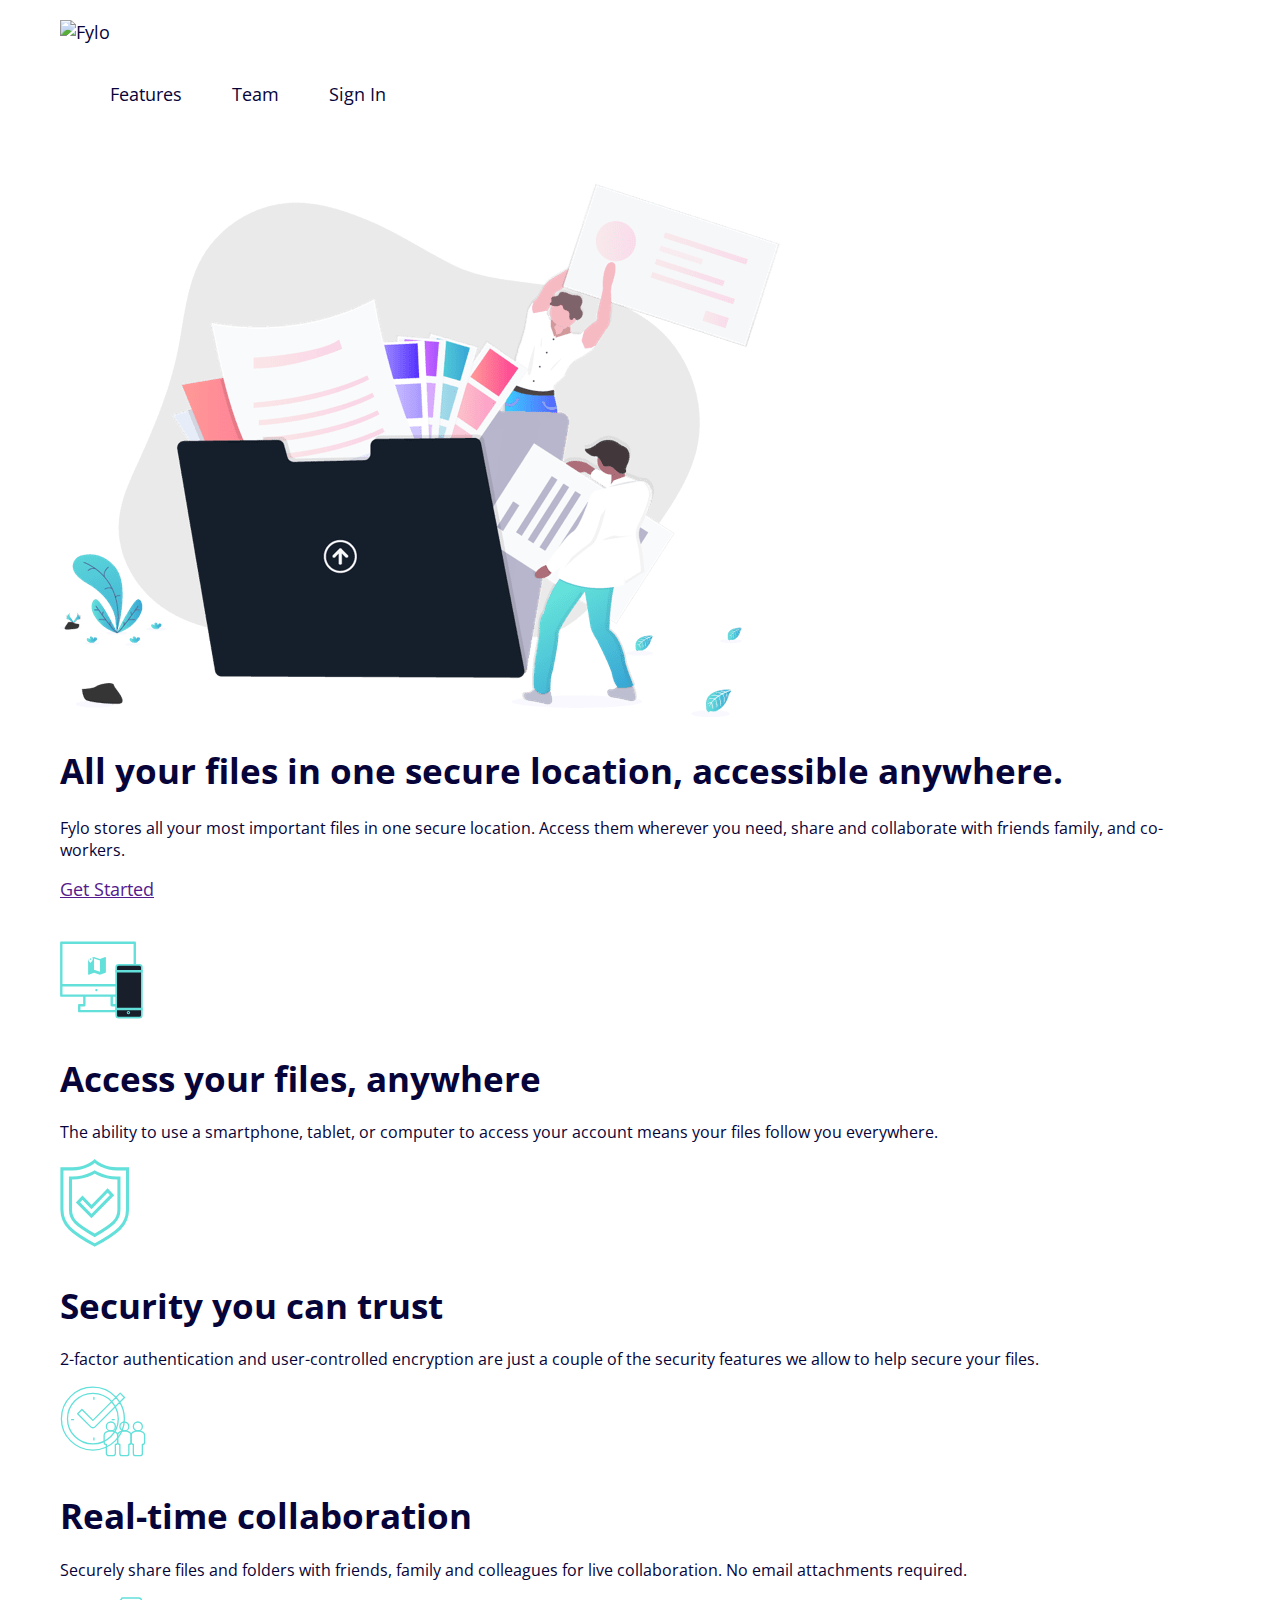
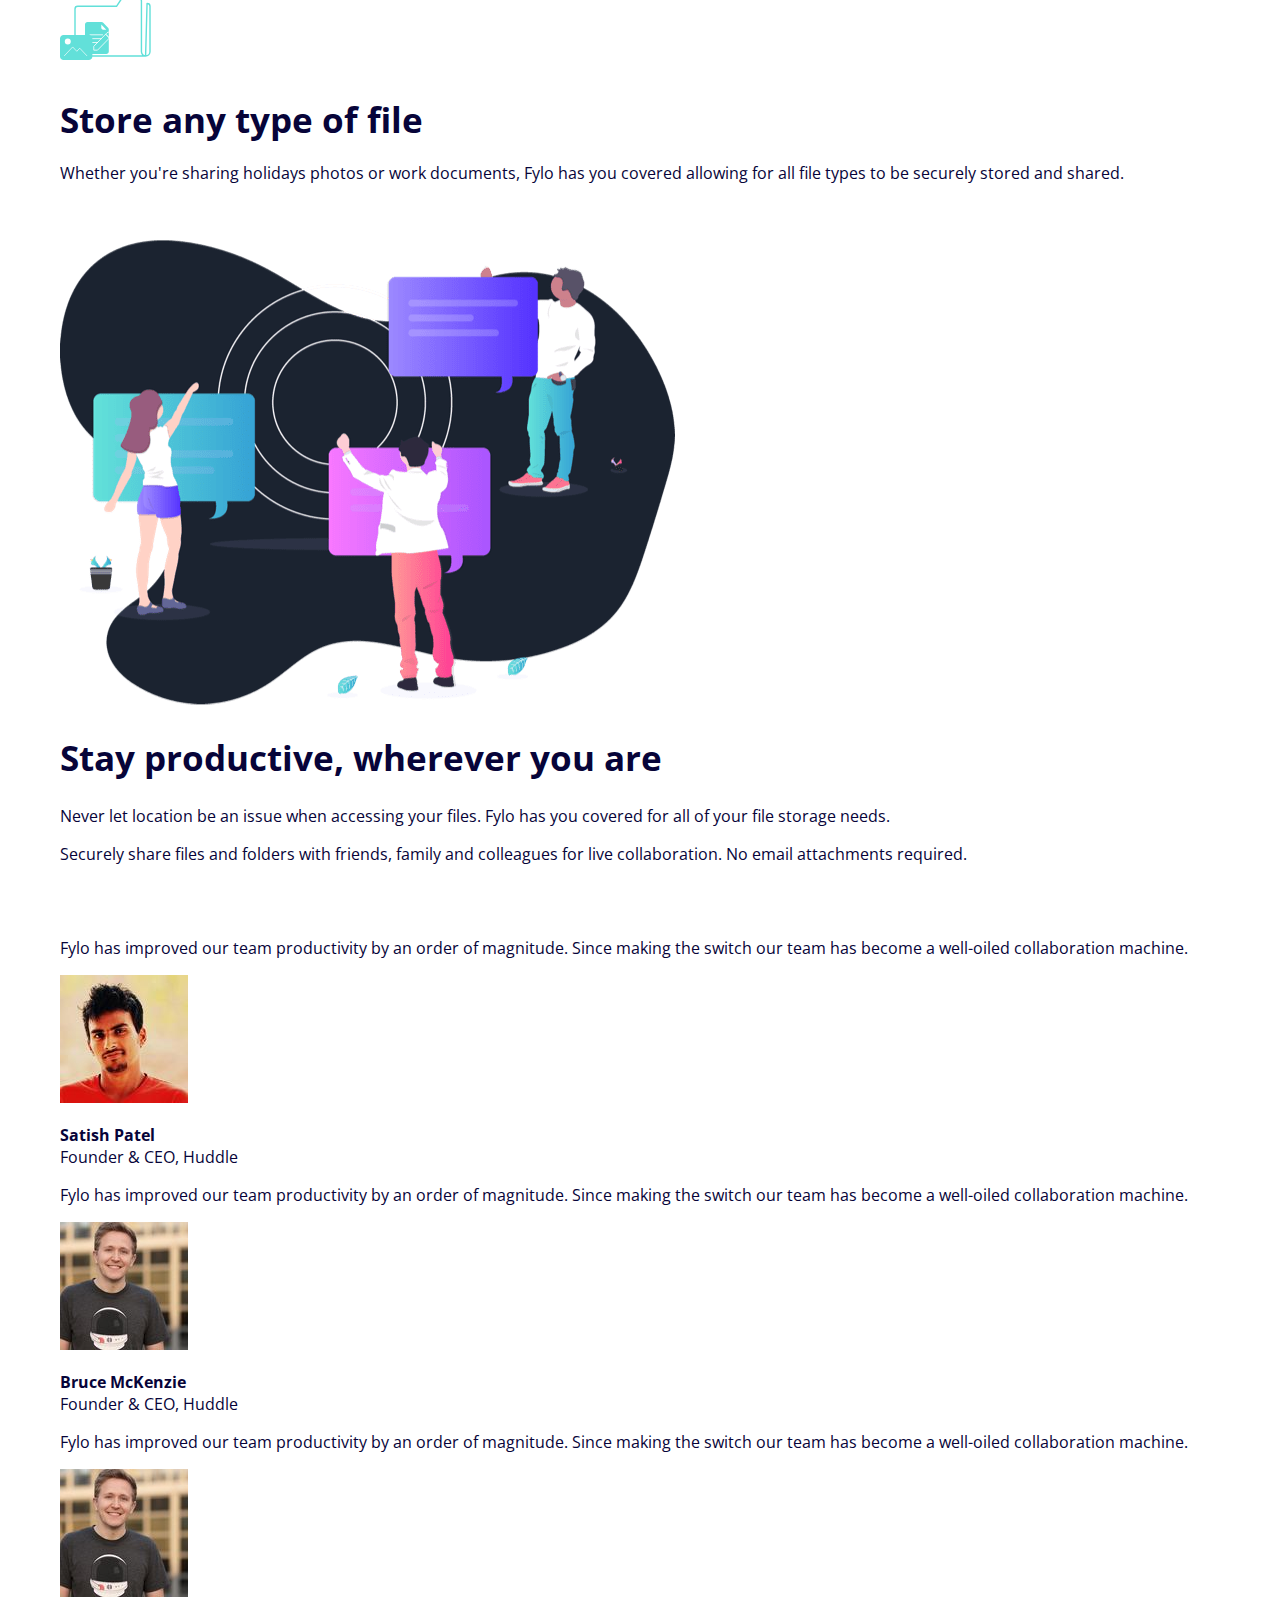
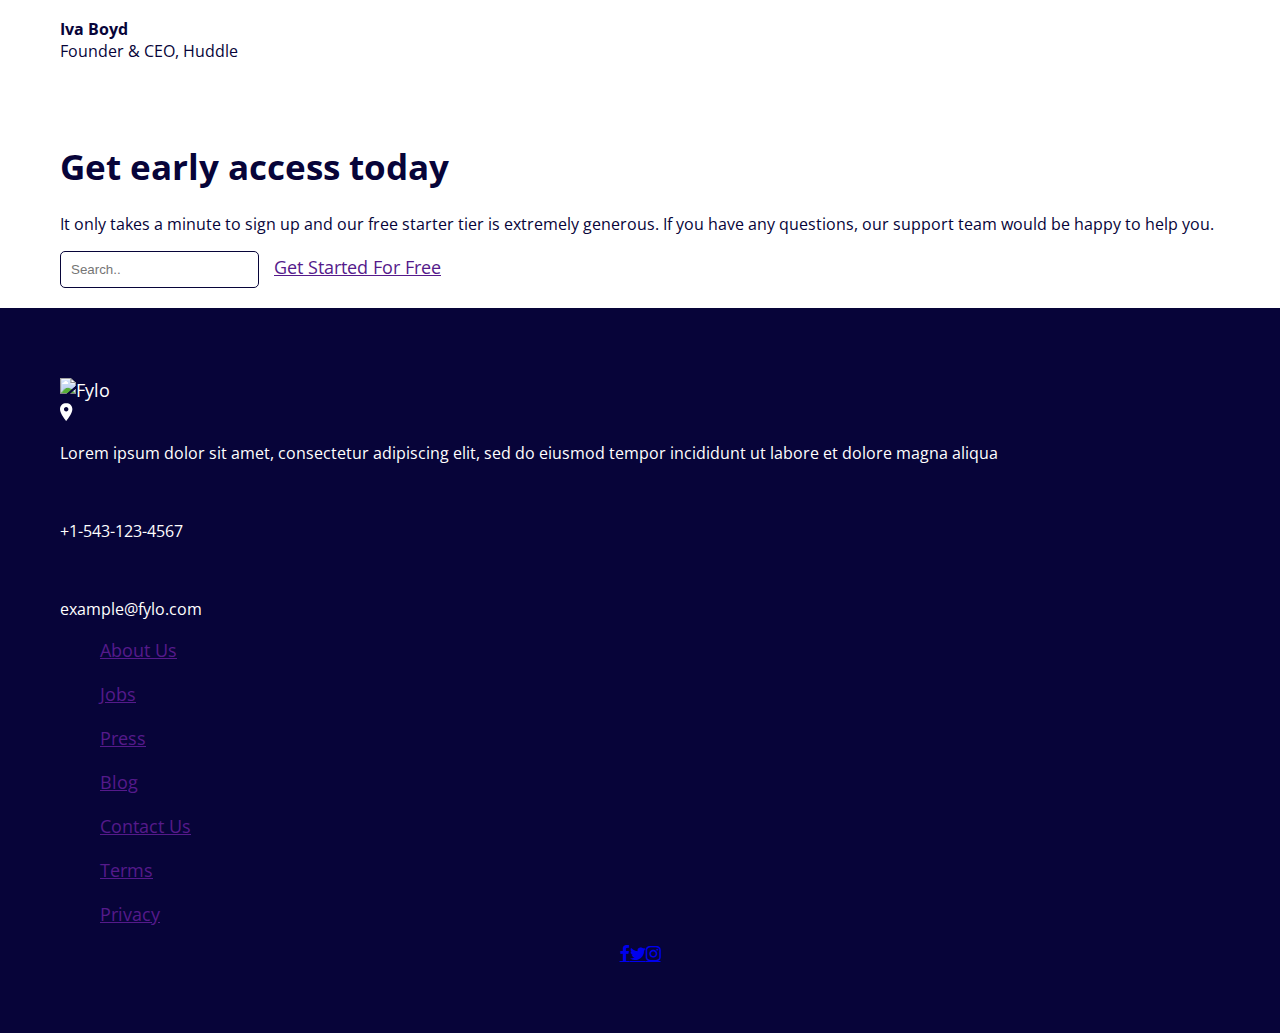
==== index.html @ 36d2dd8b "changement en index.html" ====
<!DOCTYPE html>
<html lang="en">
<head>

    <meta charset="UTF-8">
    <meta name="viewport" content="width=device-width, initial-scale=1.0">
    <link rel="stylesheet" type="text/css" href="https://cdnjs.cloudflare.com/ajax/libs/font-awesome/4.7.0/css/font-awesome.min.css">
    <link href="https://fonts.googleapis.com/css?family=Open+Sans&display=swap" rel="stylesheet">
    <link href="https://fonts.googleapis.com/css?family=Raleway&display=swap" rel="stylesheet">
    <link rel="icon" type="image/png" sizes="32x32" href="./images/favicon-32x32.png">
    <link rel="stylesheet" type="text/css" href="style.css">
    <title>Projet1</title>


</head>
<body>
    <header>
        <div class="container header-con">
            <img src="images/logo.svg" alt="Fylo" class="logo logo-top">
            <nav>
                <ul>
                    <li><a href="">Features</a></li>
                    <li><a href="">Team</a></li>
                    <li><a href="">Sign In</a></li>
                </ul>   
            </nav>  
        </div>
    </header>
    <section class="all">
        <div class="container all-con">
            <img src="images/illustration-intro.png" alt="Illustration">
            <div class="cta-content">
                <h1>All your files in one secure location, accessible anywhere.</h1>
                <p>Fylo stores all your most important files in one secure location. Access them wherever
                you need, share and collaborate with friends family, and co-workers.</p>
                <a href="" class="button button-all">Get Started</a>
            </div>
        </div>  
    </section>  
    <section class="cards">
        <div class="container for">
            <div>
                <div class="items">
                    <img src="images/icon-access-anywhere.svg" alt="Access your files, anywhere">
                    <h2>Access your files, anywhere</h2>
                    <p>The ability to use a smartphone, tablet, or computer to access your account means your 
                    files follow you everywhere.</p>
                </div>  
                <div class="items">
                    <img src="images/icon-security.svg" alt="Security you can trust">
                    <h2>Security you can trust</h2>
                    <p>2-factor authentication and user-controlled encryption are just a couple of the security 
                    features we allow to help secure your files.</p>
                </div>
            </div>  
            <div>
                <div class="items">
                    <img src="images/icon-collaboration.svg" alt="Real-time collaboration">
                    <h2>Real-time collaboration</h2>
                    <p>Securely share files and folders with friends, family and colleagues for live collaboration. 
                    No email attachments required.</p>
                </div>  
                <div class="items">
                    <img src="images/icon-any-file.svg" alt="Store any type of file">
                    <h2>Store any type of file</h2>
                    <p>Whether you're sharing holidays photos or work documents, Fylo has you covered allowing for all 
                    file types to be securely stored and shared.</p>
                </div>  
            </div>
        </div>              
    </section>  
    <section class="Stay">
        <div class="container saty-productive">
            <img src="images/illustration-stay-productive.png" alt="">
            <div class="saty-productive-con">
                <h1>Stay productive, wherever you are</h1>
                <p>Never let location be an issue when accessing your files. Fylo has you covered for all of your file 
                storage needs.</p>
                <p>Securely share files and folders with friends, family and colleagues for live collaboration. No email 
                attachments required.</p>
                
            </div>
        </div>      
    </section>  
    <section class="reflexion">
        <div class="container reflexion-con">
            <div class="comment">
                <p>Fylo has improved our team productivity by an order of magnitude. Since making the switch our team has 
                become a well-oiled collaboration machine.</p>
                <div class="ref-profile">
                    <img src="images/profile-1.jpg" alt="Satish Patel">
                    <p><strong>Satish Patel</strong><br>
                    Founder & CEO, Huddle</p>
                </div>  
            </div>  
            <div class="comment">
                <p>Fylo has improved our team productivity by an order of magnitude. Since making the switch our team has 
                become a well-oiled collaboration machine.</p>
                <div class="ref-profile">
                    <img src="images/profile-2.jpg" alt="Bruce McKenzie">
                    <p><strong>Bruce McKenzie</strong><br>
                    Founder & CEO, Huddle</p>
                </div>  
            </div>  
            <div class="comment">
                <p>Fylo has improved our team productivity by an order of magnitude. Since making the switch our team has 
                become a well-oiled collaboration machine.</p>
                <div class="ref-profile">
                    <img src="images/profile-2.jpg" alt="Iva Boyd">
                    <p><strong>Iva Boyd</strong><br>
                    Founder & CEO, Huddle</p>
                </div>  
            </div>                  
    </section>
    <section class="access">
        <div class="container access-con">
            <h1>Get early access today</h1>
            <p>It only takes a minute to sign up and our free starter tier is extremely generous. If you have any 
            questions, our support team would be happy to help you.</p>
            <div class="search">
                <input type="text" placeholder="Search..">
                <a href="" class="button button-access">Get Started For Free</a>
            </div>
        </div>  
    </section>
    <footer>
        <div class="container footer-con">
            <img src="images/logo.svg" alt="Fylo" class="logo logo-bottom">
            <div class="footer-display">
                <div class="contact-item">
                    <div class="contact-item-1st-row">
                        <img src="images/icon-location.svg" alt="Location"> 
                    </div>  
                    <p>Lorem ipsum dolor sit amet, consectetur adipiscing elit, sed do eiusmod tempor incididunt ut labore et 
                    dolore magna aliqua
                    </p>
                </div>
                <div class="contact">
                    <div class="contact-item">
                        <div class="contact-item-1st-row">
                            <img src="images/icon-phone.svg" alt="">
                        </div>  
                        <p>+1-543-123-4567</p>
                    </div>  
                    <div class="contact-item">
                        <div class="contact-item-1st-row">
                            <img src="images/icon-email.svg" alt="">
                        </div>  
                        <p>example@fylo.com</p>
                    </div>  
                </div>  
                <ul>
                    <li><a href="">About Us</a></li>
                    <li><a href="">Jobs</a></li>
                    <li><a href="">Press</a></li>
                    <li><a href="">Blog</a></li>
                </ul>   
                <ul>
                    <li><a href="">Contact Us</a></li>
                    <li><a href="">Terms</a></li>
                    <li><a href="">Privacy</a></li>
                </ul>   
                <div class="social-media">
                    <a href="#" class="fa fa-facebook"></a>
                    <a href="#" class="fa fa-twitter"></a>
                    <a href="#" class="fa fa-instagram"></a>
                </div>
            </div>
        
        </div>  
  </footer>
---- style.css ----
@import url('https://fonts.googleapis.com/css2?family=Open+Sans&family=Raleway:wght@400;700&display=swap');
* {
    box-sizing: border-box;
}

body {
    font-family: 'Open sans', sans-serif;
    margin: 0;
    color: hsl(243, 87%, 12%);
    font-size: 1.1em;
    animation: fade 1s ease-in-out;
}

.green {
    color: #3da08f;
    text-decoration: none;
    border-bottom: 1px solid #3da08f;
    font-size: 1rem;
}

.ilustration img {
    width: 100%;
}

.container {
    padding: 20px;
    margin: 0 auto;
    width: 100%;
    max-width: 1200px;
}

.containerr {
    padding: 20px;
    margin: 0 auto;
    width: 100%;
    max-width: 1200px;
    display: flex;
    justify-content: space-between;
}

.flex {
    display: flex;
    flex-wrap: wrap;
    align-items: center;
}

.flex-footer {
    display: flex;
    min-width: 400px;
    justify-content: space-between;
    margin-top: 5rem;
}

.social {
    margin-top: 5rem;
}

.flex>div,
.flex ul {
    flex: 1;
}

.flex>div:first-child {
    margin-right: 20px;
}

.flex>div:last-child {
    margin-left: 20px;
}

nav {
    display: flex;
    justify-content: space-between;
    align-items: center;
    margin: 20px 0;
}

nav ul {
    display: flex;
    padding: 0;
    list-style: none;
}

nav li a {
    margin-left: 50px;
    text-decoration: none;
    color: hsl(243, 87%, 12%);
}

form {
    display: flex;
}

input {
    border: 1px solid hsl(243, 87%, 12%);
    border-radius: 5px;
    flex: 0.6;
    padding: 10px;
    margin-right: 10px;
}

button {
    cursor: pointer;
    background-color: hsl(224, 93%, 58%);
    border: 1px solid hsl(224, 93%, 58%);
    border-radius: 5px;
    color: #fff;
    flex: 0.3;
    padding: 10px;
    box-shadow: 1px 3px 5px -1px rgb(0 0 0 / 75%);
}

.first-section {
    background-color: hsl(240, 40%, 98%);
    margin-top: 150px;
    position: relative;
}

.flex-em {
    display: flex;
    justify-content: space-between;
}

.first-section::before {
    content: "";
    background-image: url(./img/bg-curve-desktop.svg);
    background-position: bottom;
    top: -60px;
    height: 70px;
    width: 100%;
    position: absolute;
    background-size: 102% 102%;
    background-repeat: no-repeat;
}

p {
    font-size: 16px;
}

h2,
h3 {
    font-size: 2.2rem;
    margin-bottom: 1.2rem;
}

.testi-box {
    background-color: #fff;
    box-shadow: 0 0 10px rgba(0, 0, 0, 0.1);
    border-radius: 4px;
    padding: 20px;
    margin: 50px 0;
    width: 80%;
}

.testi-box img {
    margin-left: 20px;
}

.testi-box p {
    font-size: 14px;
    letter-spacing: 1px;
    line-height: 1.5;
    padding: 0 20px;
}

.user-info {
    display: flex;
    margin-top: 20px;
}

.user-info img {
    border-radius: 50%;
    height: 50px;
    width: 50px;
    margin-left: 20px;
    margin-right: 10px;
}

.user-info h4 {
    margin: 0 auto;
    font-weight: 700;
    text-align: left;
}

.user-info small {
    margin: 0 auto;
    font-size: 12px;
}

.last-section {
    background-color: hsl(238, 22%, 44%);
    color: #fff;
    padding: 40px 20px;
}

.l-sec {
    max-width: 543px;
}

.last-section form {
    margin-bottom: 25px;
    width: 26rem;
    flex-direction: column;
}

.last-section form input {
    flex: 0.3;
    box-shadow: 0 0 10px rgb(0 0 0 / 10%);
    border: none;
    width: 80%;
    margin-top: 2rem;
    border-radius: 5px;
}

.last-section form button {
    cursor: pointer;
    margin: 10px 0 0;
    width: 50%;
    border-radius: 5px;
    box-shadow: 1px 3px 17px -1px rgb(0 0 0 / 75%);
}

footer {
    background-color: hsl(243, 87%, 12%);
    color: #fff;
    padding: 50px 0;
}

.footer {
    align-items: flex-start;
}

footer ul {
    list-style-type: none;
}

footer li {
    margin-bottom: 20px;
}

footer .logo-bottom {
    color: #fff;
}

footer .social-media {
    display: flex;
    /* align-items: center; */
    justify-content: center;
}

footer .circle {
    border: 1px solid #fff;
    border-radius: 50%;
    color: #fff;
    display: inline-flex;
    align-items: center;
    justify-content: center;
    text-decoration: none;
    margin-right: 10px;
    height: 40px;
    width: 40px;
}

footer .circle:hover {
    background-color: dodgerblue;
}

.last-section form button:hover {
    background-color: dodgerblue;
}

.flex form button:hover {
    background-color: dodgerblue;
}

li:hover {
    color: hsl(238, 22%, 44%);
    cursor: pointer;
}

.green:hover {
    color: hsl(170deg 50% 65%);
}

@media screen and (max-width: 904px) {
    header ul li a {
        margin-left: 20px;
        font-size: 16px;
    }
    .first-section::before {
        content: "";
        background-image: url(./img/bg-curve-mobile.svg);
        background-size: cover;
        height: 80px;
        background-size: 102% 102%;
        right: 0px;
    }
    nav.flex {
        flex-direction: row;
    }
    .logo {
        width: 28%;
    }
    .flexx {
        text-align: center;
    }
    .flex-footer,
    .flex-em {
        flex-direction: column;
        min-width: 100%;
    }
    .flex>div {
        width: 100%;
    }
    .ilustration {
        margin-top: 20px;
    }
    .containerr {
        display: block;
        margin-top: -1rem;
    }
    .flex {
        flex-direction: column-reverse;
    }
    .first-section p {
        text-align: left;
    }
    .testi-box {
        width: 100%;
    }
    .flex-em form {
        flex-direction: column;
        margin: 20px;
    }
    .flex form input {
        margin-bottom: 10px;
    }
    .flex form input {
        width: 100%;
    }
    .flex form button {
        width: 100%;
    }
    .testi-box {
        text-align: left;
    }
    .testi-box img {
        margin-left: 20px;
    }
    .l-sec {
        max-width: 100%;
    }
    .last-section form {
        width: 100%;
        gap: 11px;
        padding: 12px 25px;
        margin: 0 auto;
    }
    form {
        display: block;
        max-width: 406PX;
        margin: 0 auto;
    }
    .last-section form input {
        width: 100%;
    }
    .last-section form button {
        margin: 0;
        width: 100%;
        margin-top: 10px;
    }
    footer img {
        padding-left: 1rem;
    }
    footer ul {
        text-align: left;
        width: 100%;
    }
    h2 {
        font-size: 26px;
        text-align: center;
    }
    h3 {
        text-align: center;
        margin-top: 3rem;
        font-size: 1rem;
    }
    p {
        text-align: center;
    }
    .flex-footer,
    .social {
        margin-top: 3rem;
    }
}
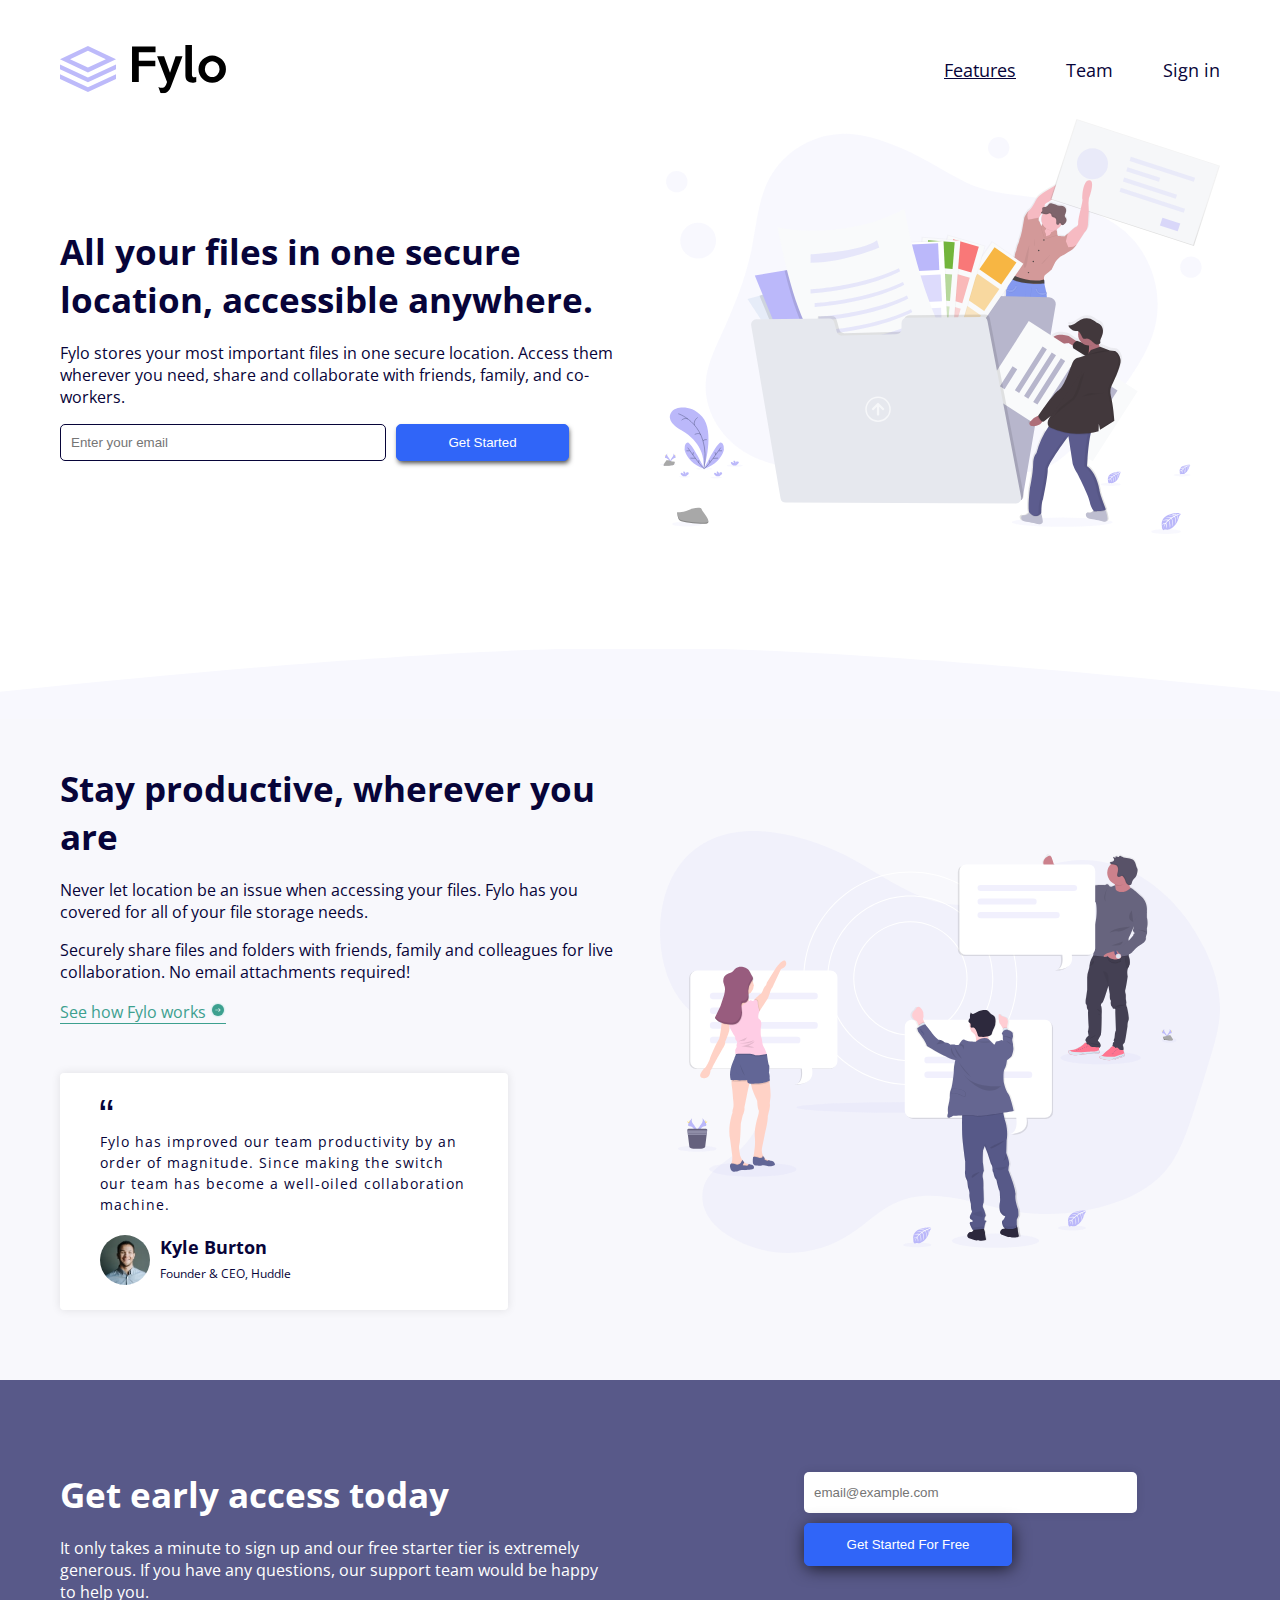
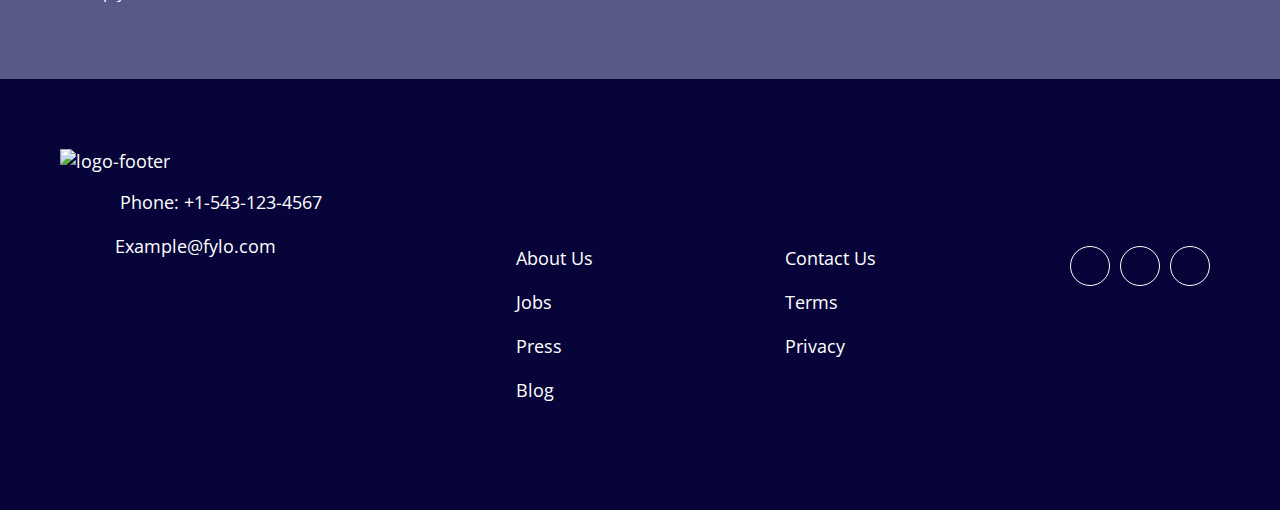
==== commit af7c1e59: "add responsivity mobile team section" ====
--- a/index.html
+++ b/index.html
@@ -1,171 +1,134 @@
 <!DOCTYPE html>
 <html lang="en">
+
 <head>
-
     <meta charset="UTF-8">
     <meta name="viewport" content="width=device-width, initial-scale=1.0">
-    <link rel="stylesheet" type="text/css" href="https://cdnjs.cloudflare.com/ajax/libs/font-awesome/4.7.0/css/font-awesome.min.css">
-    <link href="https://fonts.googleapis.com/css?family=Open+Sans&display=swap" rel="stylesheet">
-    <link href="https://fonts.googleapis.com/css?family=Raleway&display=swap" rel="stylesheet">
-    <link rel="icon" type="image/png" sizes="32x32" href="./images/favicon-32x32.png">
-    <link rel="stylesheet" type="text/css" href="style.css">
-    <title>Projet1</title>
+    <link rel="icon" type="./img/logo.svg" sizes="32x32" href="./images/favicon-32x32.png">
+    <title>Projet 4</title>
+    <link rel="stylesheet" href="style.css">
+    <link rel="stylesheet" href="https://cdnjs.cloudflare.com/ajax/libs/font-awesome/5.15.1/css/all.min.css" integrity="sha512-+4zCK9k+qNFUR5X+cKL9EIR+ZOhtIloNl9GIKS57V1MyNsYpYcUrUeQc9vNfzsWfV28IaLL3i96P9sdNyeRssA==" crossorigin="anonymous" />
+</head>
 
-
-</head>
 <body>
     <header>
-        <div class="container header-con">
-            <img src="images/logo.svg" alt="Fylo" class="logo logo-top">
+        <div class="container">
             <nav>
+                <img class="logo" src="./img/logo.svg" alt="fylo" />
                 <ul>
-                    <li><a href="">Features</a></li>
-                    <li><a href="">Team</a></li>
-                    <li><a href="">Sign In</a></li>
-                </ul>   
-            </nav>  
+                    <li><a href="./index.html"><u>Features</u></a></li>
+                    <li><a href="./contact.html">Team</a></li>
+                    <li><a href="./login.html">Sign in</a>
+                </ul>
+            </nav>
+            <!-- 1ere partie -->
+            <div class="flex">
+                <div>
+                    <h2>All your files in one secure location, accessible anywhere.</h2>
+                    <p>Fylo stores your most important files in one secure location. Access them wherever you need, share and collaborate with friends, family, and co-workers.</p>
+                    <form>
+                        <input type="email" placeholder="Enter your email" required />
+                        <button>Get Started</button>
+                    </form>
+                </div>
+                <div class="ilustration">
+                    <img src="./img/illustration-1.svg" alt="illustration-1" />
+                </div>
+            </div>
         </div>
     </header>
-    <section class="all">
-        <div class="container all-con">
-            <img src="images/illustration-intro.png" alt="Illustration">
-            <div class="cta-content">
-                <h1>All your files in one secure location, accessible anywhere.</h1>
-                <p>Fylo stores all your most important files in one secure location. Access them wherever
-                you need, share and collaborate with friends family, and co-workers.</p>
-                <a href="" class="button button-all">Get Started</a>
-            </div>
-        </div>  
-    </section>  
-    <section class="cards">
-        <div class="container for">
-            <div>
-                <div class="items">
-                    <img src="images/icon-access-anywhere.svg" alt="Access your files, anywhere">
-                    <h2>Access your files, anywhere</h2>
-                    <p>The ability to use a smartphone, tablet, or computer to access your account means your 
-                    files follow you everywhere.</p>
-                </div>  
-                <div class="items">
-                    <img src="images/icon-security.svg" alt="Security you can trust">
-                    <h2>Security you can trust</h2>
-                    <p>2-factor authentication and user-controlled encryption are just a couple of the security 
-                    features we allow to help secure your files.</p>
+    <!-- end header -->
+    <!-- end section1 -->
+    <!-- star section2 -->
+    <section class="first-section">
+        <div class="container">
+            <div class="flex">
+                <div class="flexx">
+                    <h3>Stay productive, wherever you are</h3>
+                    <p>Never let location be an issue when accessing your files. Fylo has you covered for all of your file storage needs.</p>
+                    <p>Securely share files and folders with friends, family and colleagues for live collaboration. No email attachments required!</p>
+
+                    <a class="green" href="#">See how Fylo works
+          <img src="./img/icon-arrow.svg" alt="arrow" />
+        </a>
+                    <div class="testi-box">
+                        <img src="./img/icon-quotes.svg" alt="quote">
+                        <p>Fylo has improved our team productivity by an order of magnitude. Since making the switch our team has become a well-oiled collaboration machine.</p>
+                        <div class="user-info">
+                            <div>
+                                <img src="./img/avatar-testimonial.jpg" alt="user" />
+                            </div>
+                            <div>
+                                <h4>Kyle Burton</h4>
+                                <small>Founder & CEO, Huddle</small>
+                            </div>
+                        </div>
+                    </div>
                 </div>
-            </div>  
-            <div>
-                <div class="items">
-                    <img src="images/icon-collaboration.svg" alt="Real-time collaboration">
-                    <h2>Real-time collaboration</h2>
-                    <p>Securely share files and folders with friends, family and colleagues for live collaboration. 
-                    No email attachments required.</p>
-                </div>  
-                <div class="items">
-                    <img src="images/icon-any-file.svg" alt="Store any type of file">
-                    <h2>Store any type of file</h2>
-                    <p>Whether you're sharing holidays photos or work documents, Fylo has you covered allowing for all 
-                    file types to be securely stored and shared.</p>
-                </div>  
-            </div>
-        </div>              
-    </section>  
-    <section class="Stay">
-        <div class="container saty-productive">
-            <img src="images/illustration-stay-productive.png" alt="">
-            <div class="saty-productive-con">
-                <h1>Stay productive, wherever you are</h1>
-                <p>Never let location be an issue when accessing your files. Fylo has you covered for all of your file 
-                storage needs.</p>
-                <p>Securely share files and folders with friends, family and colleagues for live collaboration. No email 
-                attachments required.</p>
-                
-            </div>
-        </div>      
-    </section>  
-    <section class="reflexion">
-        <div class="container reflexion-con">
-            <div class="comment">
-                <p>Fylo has improved our team productivity by an order of magnitude. Since making the switch our team has 
-                become a well-oiled collaboration machine.</p>
-                <div class="ref-profile">
-                    <img src="images/profile-1.jpg" alt="Satish Patel">
-                    <p><strong>Satish Patel</strong><br>
-                    Founder & CEO, Huddle</p>
-                </div>  
-            </div>  
-            <div class="comment">
-                <p>Fylo has improved our team productivity by an order of magnitude. Since making the switch our team has 
-                become a well-oiled collaboration machine.</p>
-                <div class="ref-profile">
-                    <img src="images/profile-2.jpg" alt="Bruce McKenzie">
-                    <p><strong>Bruce McKenzie</strong><br>
-                    Founder & CEO, Huddle</p>
-                </div>  
-            </div>  
-            <div class="comment">
-                <p>Fylo has improved our team productivity by an order of magnitude. Since making the switch our team has 
-                become a well-oiled collaboration machine.</p>
-                <div class="ref-profile">
-                    <img src="images/profile-2.jpg" alt="Iva Boyd">
-                    <p><strong>Iva Boyd</strong><br>
-                    Founder & CEO, Huddle</p>
-                </div>  
-            </div>                  
-    </section>
-    <section class="access">
-        <div class="container access-con">
-            <h1>Get early access today</h1>
-            <p>It only takes a minute to sign up and our free starter tier is extremely generous. If you have any 
-            questions, our support team would be happy to help you.</p>
-            <div class="search">
-                <input type="text" placeholder="Search..">
-                <a href="" class="button button-access">Get Started For Free</a>
-            </div>
-        </div>  
-    </section>
-    <footer>
-        <div class="container footer-con">
-            <img src="images/logo.svg" alt="Fylo" class="logo logo-bottom">
-            <div class="footer-display">
-                <div class="contact-item">
-                    <div class="contact-item-1st-row">
-                        <img src="images/icon-location.svg" alt="Location"> 
-                    </div>  
-                    <p>Lorem ipsum dolor sit amet, consectetur adipiscing elit, sed do eiusmod tempor incididunt ut labore et 
-                    dolore magna aliqua
-                    </p>
-                </div>
-                <div class="contact">
-                    <div class="contact-item">
-                        <div class="contact-item-1st-row">
-                            <img src="images/icon-phone.svg" alt="">
-                        </div>  
-                        <p>+1-543-123-4567</p>
-                    </div>  
-                    <div class="contact-item">
-                        <div class="contact-item-1st-row">
-                            <img src="images/icon-email.svg" alt="">
-                        </div>  
-                        <p>example@fylo.com</p>
-                    </div>  
-                </div>  
-                <ul>
-                    <li><a href="">About Us</a></li>
-                    <li><a href="">Jobs</a></li>
-                    <li><a href="">Press</a></li>
-                    <li><a href="">Blog</a></li>
-                </ul>   
-                <ul>
-                    <li><a href="">Contact Us</a></li>
-                    <li><a href="">Terms</a></li>
-                    <li><a href="">Privacy</a></li>
-                </ul>   
-                <div class="social-media">
-                    <a href="#" class="fa fa-facebook"></a>
-                    <a href="#" class="fa fa-twitter"></a>
-                    <a href="#" class="fa fa-instagram"></a>
+                <div class="ilustration">
+                    <img src="./img/illustration-2.svg" alt="illustration-2">
                 </div>
             </div>
-        
-        </div>  
-  </footer>
+        </div>
+    </section>
+    <!-- end section2 -->
+    <!-- star Last section -->
+
+    <section class="last-section">
+        <div class="container">
+            <div class="flex-em">
+                <div class="text">
+                    <h2>Get early access today</h2>
+
+                    <p class="l-sec">It only takes a minute to sign up and our free starter tier is extremely generous. If you have any questions, our support team would be happy to help you.</p>
+                </div>
+                <form>
+                    <input type="email" placeholder="email@example.com" required/>
+                    <button>Get Started For Free</button>
+                </form>
+            </div>
+        </div>
+    </section>
+    <!-- end last section -->
+    <!-- star footer -->
+    <footer>
+        <div class="containerr">
+            <div class="contactt">
+                <img src="./img/unknown.png" alt="logo-footer" />
+                <ul>
+                    <li><i class="fas fa-phone-volume"></i>&nbsp; &nbsp;&nbsp;Phone: +1-543-123-4567</li>
+                    <li><i class="fas fa-envelope"></i>&nbsp; &nbsp;Example@fylo.com</li>
+                </ul>
+            </div>
+            <div class="flex-footer">
+                <ul>
+                    <li>About Us</li>
+                    <li>Jobs</li>
+                    <li>Press</li>
+                    <li>Blog</li>
+                </ul>
+                <ul>
+                    <li>Contact Us</li>
+                    <li>Terms</li>
+                    <li>Privacy</li>
+                </ul>
+            </div>
+            <div class="social">
+                <ul class="social-media">
+                    <li>
+                        <a class="circle" href="#"><i  style="width: 15px;" class="fab ic fa-facebook-f"></i></a>
+                    </li>
+                    <li>
+                        <a class="circle" href="#"><i class="fab ic fa-twitter"></i></a>
+                    </li>
+                    <li>
+                        <a class="circle" href="#"><i class="fab ic fa-instagram"></i></a>
+                    </li>
+                </ul>
+            </div>
+        </div>
+    </footer>
+    <!-- end footer -->
+</body>
+
+</html>--- a/style.css
+++ b/style.css
@@ -392,4 +392,301 @@
     .social {
         margin-top: 3rem;
     }
-}+}
+
+
+
+/* Team page css */
+.img{
+    width: 115px;
+    height: 115px;
+    border-radius: 50%;
+}
+.for{
+    display: flex;
+    background-image: url(./img/bg-curve-desktop.svg);
+    background-position: top;
+    background-size: 102% 102%;
+    background-repeat: no-repeat;
+    text-align: center;
+}
+.duo{
+    display: flex;
+}
+.duo2{
+display: flex;
+}
+.meet{
+    text-align: center;
+    margin-bottom: 100px;
+}
+
+
+.fab:hover{
+    color: indianred;
+    cursor: pointer;
+}
+
+.social .social-media .fab{
+    font-size: 22px;
+    width: 19px;
+    margin-top: 0px;
+    color: white;
+}
+.container ul li a:hover{
+    color: indianred;
+    cursor: pointer;
+}
+.org{
+    margin-top: -25px;
+    color: #4A4A4A;
+}
+.color{
+    color: #4A4A4A ;
+    font-size: bold;
+}
+.fab{
+    color: black;
+    font-size: 1.7rem;
+    width: 2.2rem;
+    margin-top: 5px;
+}
+
+.two{
+    margin-top: 125px;
+}
+
+.flex-contact{
+    display: flex;
+    flex-wrap: wrap;
+    align-items: center;
+}
+.org p{
+    padding-left: 1rem;
+    padding-right: 1rem;
+}
+/* Team page css responsivity Tab  */
+@media screen and (max-width: 992px){
+     .img{
+        width: 115px;
+        height: 115px;
+        border-radius: 50%;
+    }
+    .for{
+        display: block;
+        background-image: url(./img/bg-curve-desktop.svg);
+        background-position: top;
+        background-size: 102% 102%;
+        background-repeat: no-repeat;
+        text-align: center;
+    }
+    .meet{
+        text-align: center;
+        margin-bottom: 100px;
+    }
+    .org{
+        margin-top: -25px;
+        color: #4A4A4A;
+        text-align: center;
+    }
+    .color{
+        color: #4A4A4A ;
+        font-size: bold;
+    }
+    .fab{
+        color: black;
+    }
+.duo{
+    display: flex;
+}
+.duo2{
+    display: flex;
+    margin-top:50px ;
+} 
+
+.org p{
+    text-align: center;
+    padding-left: 3rem;
+    padding-right: 3rem;
+}
+}
+/* Teeam page css responsivity mobile  */
+@media screen and (max-width: 550px){
+    .img{
+       width: 115px;
+       height: 115px;
+       border-radius: 50%;
+   }
+   .for{
+       display: block;
+       background-image: url(./img/bg-curve-desktop.svg);
+       background-position: top;
+       background-size: 102% 102%;
+       background-repeat: no-repeat;
+       text-align: center;
+   }
+   .meet{
+       text-align: center;
+       margin-bottom: 100px;
+       padding-right: 50px;
+       padding-left: 50px;
+   }
+   .org{
+       margin-top: -25px;
+       color: #4A4A4A;
+       text-align: center;
+   }
+   .color{
+       color: #4A4A4A ;
+       font-size: bold;
+   }
+ 
+.duo{
+   display: block;
+}
+.duo2{
+   display: block;
+   margin-top:50px ;
+} 
+
+.org p{
+   text-align: center;
+   padding-left: 3rem;
+   padding-right: 3rem;
+}
+.soufian{
+    margin-top: 50px;
+}
+.yassine{
+    margin-top: 50px;
+}
+}
+
+
+
+
+
+
+
+
+
+
+
+
+
+
+
+
+
+
+
+
+
+
+
+
+
+
+
+
+
+
+
+
+
+
+
+
+
+
+
+
+
+
+
+
+
+
+
+
+
+
+
+
+
+
+
+
+
+
+
+
+
+
+
+
+
+
+
+
+
+
+
+
+
+
+
+
+
+
+
+
+
+
+
+
+
+
+
+
+
+
+
+
+
+
+
+
+
+
+
+
+
+
+
+
+/* login page css */
+body{
+    background-image: url(/img/page3.png);
+}
+.singup{
+    position: absolute;
+    margin: auto;
+    top: 99px;
+    right: 0px;
+    bottom: 0px;
+    left: 0;
+    width: 400px;
+    height: 400px;
+    background-color: #ccc;
+   
+}
+.contact{
+    display: flex;
+    flex-direction: column;
+     margin-left: 25%;
+     GAP: 22px;
+}
+.singup h2{
+    margin-left: 33px;
+}
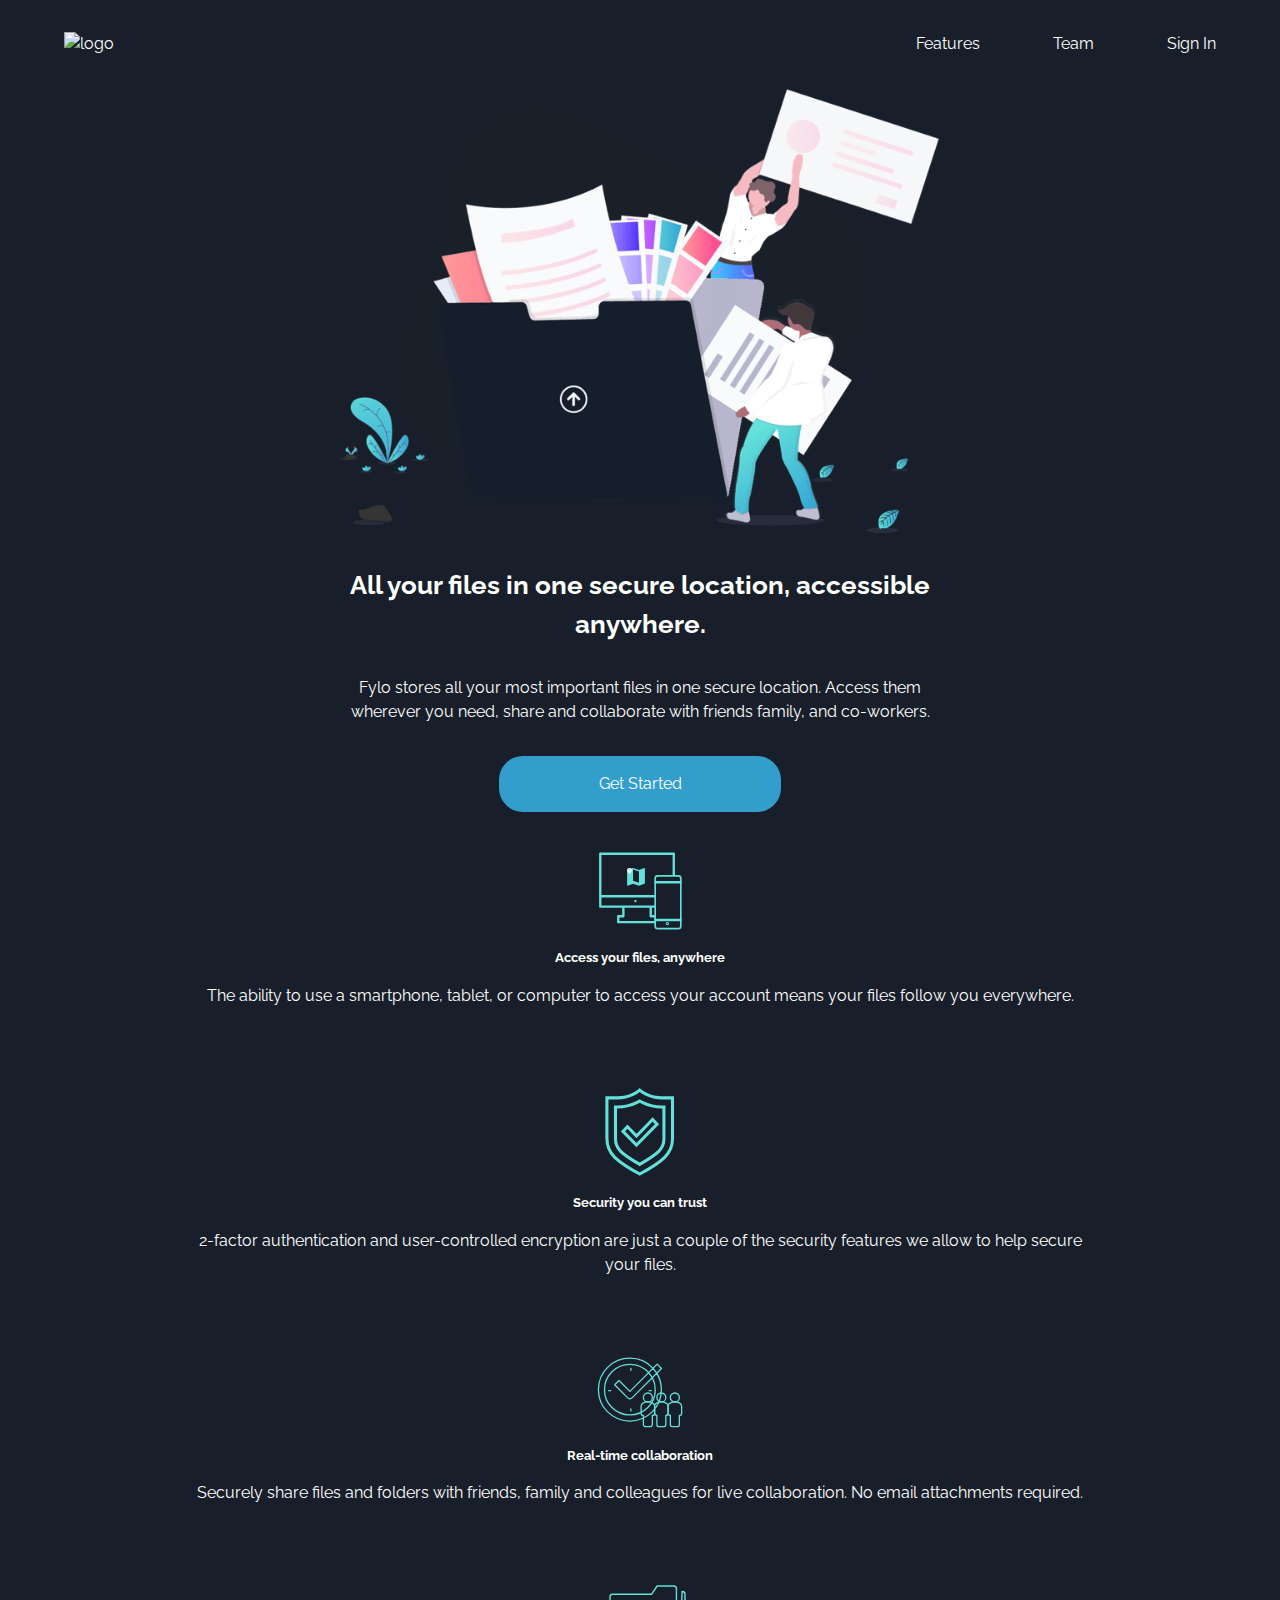
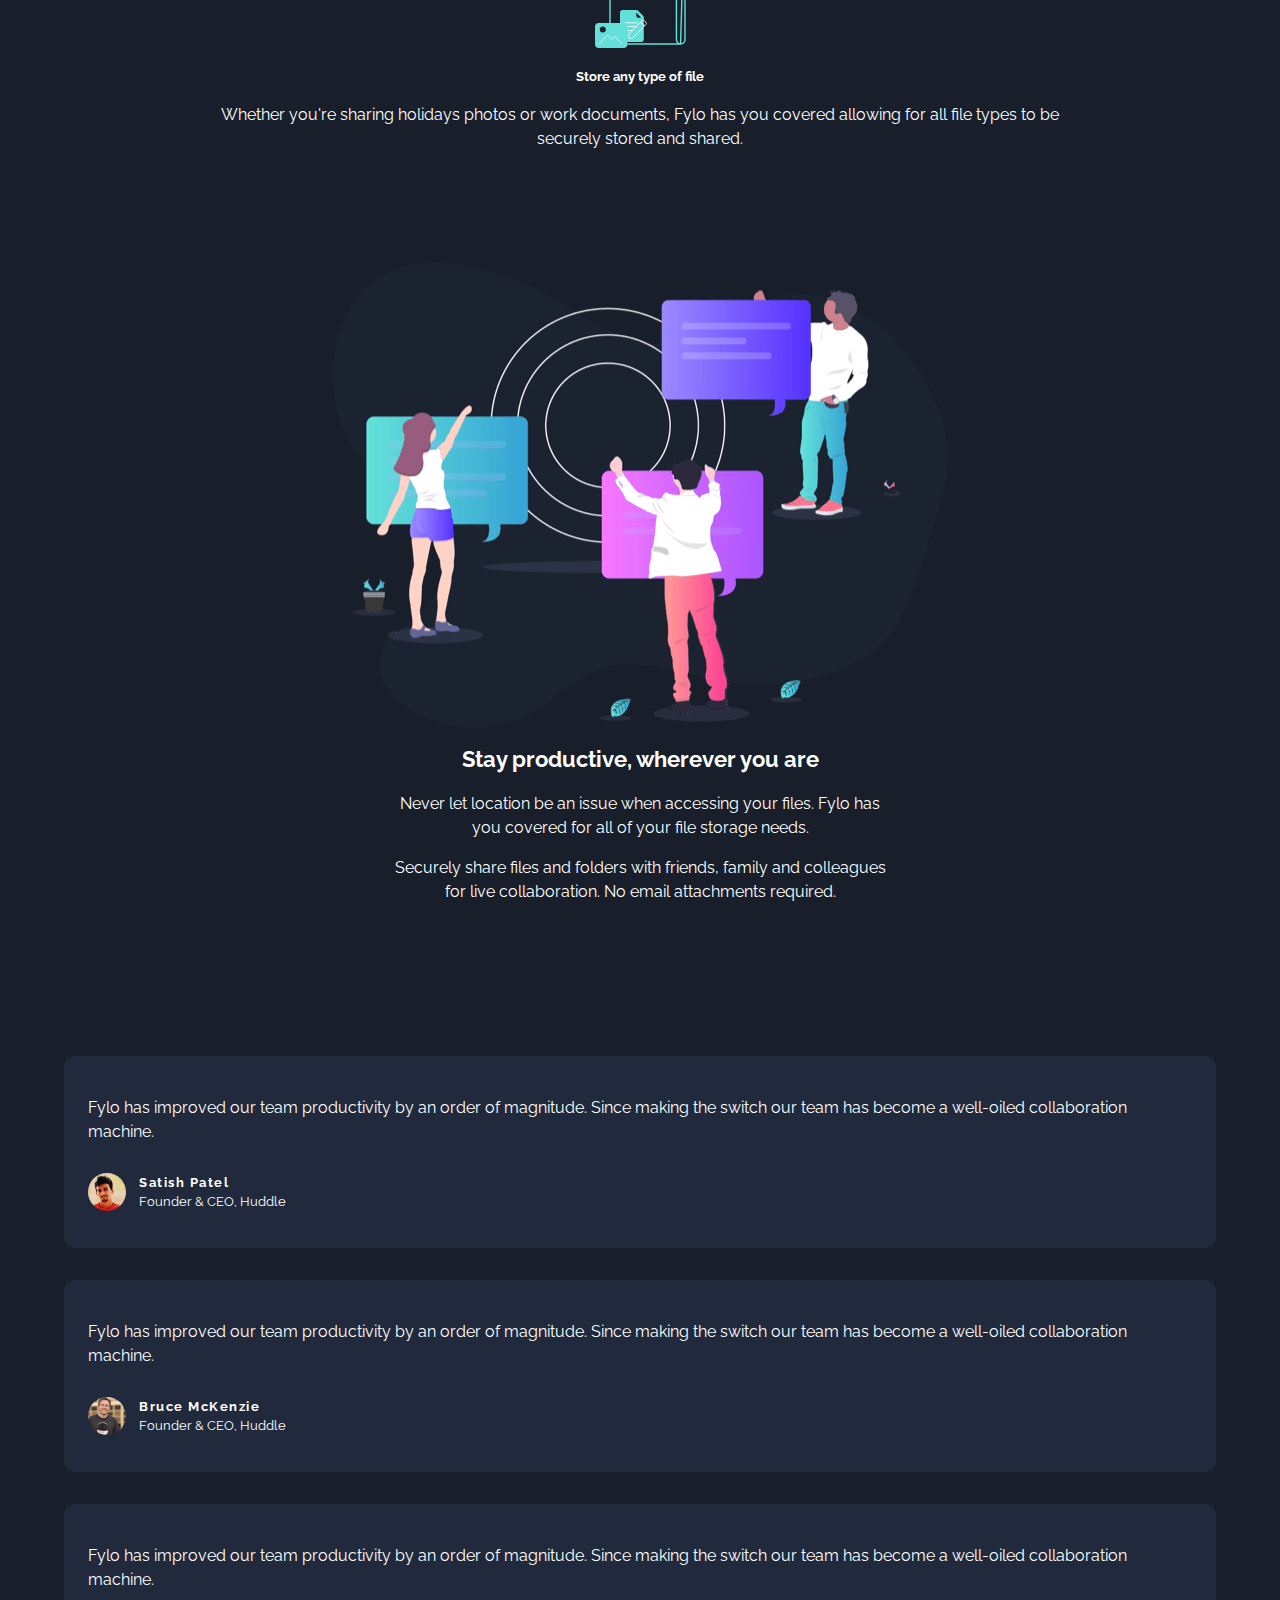
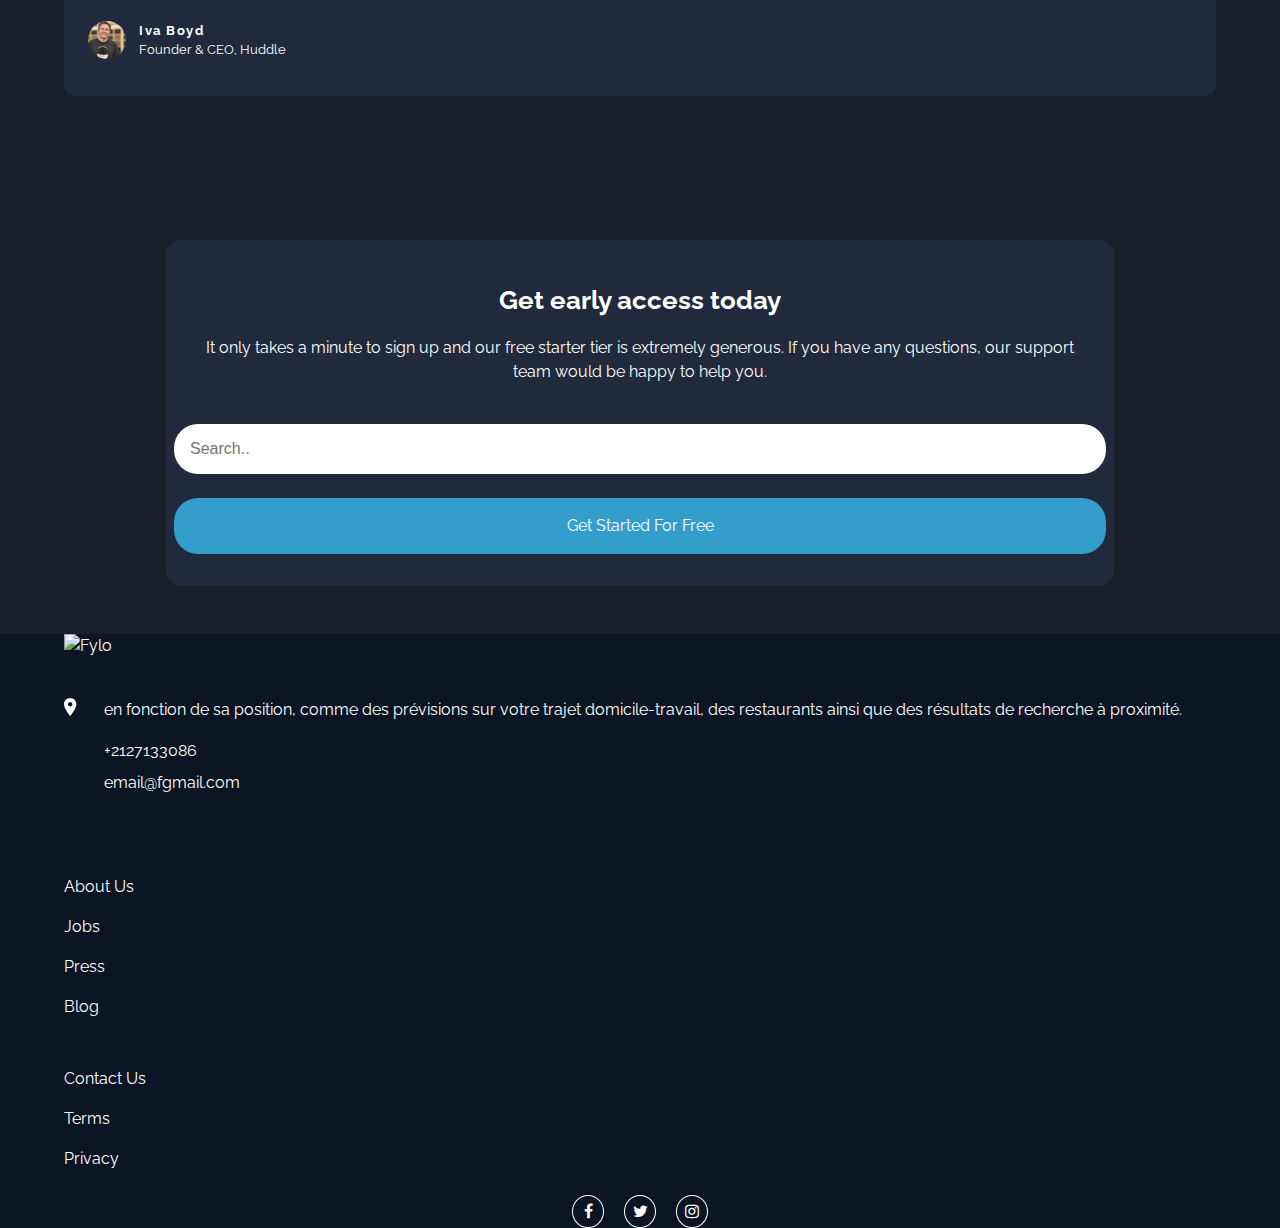
==== commit b41b1f3e: "responsivity" ====
--- a/index.html
+++ b/index.html
@@ -1,134 +1,171 @@
 <!DOCTYPE html>
 <html lang="en">
+<head>
 
-<head>
     <meta charset="UTF-8">
     <meta name="viewport" content="width=device-width, initial-scale=1.0">
-    <link rel="icon" type="./img/logo.svg" sizes="32x32" href="./images/favicon-32x32.png">
-    <title>Projet 4</title>
-    <link rel="stylesheet" href="style.css">
-    <link rel="stylesheet" href="https://cdnjs.cloudflare.com/ajax/libs/font-awesome/5.15.1/css/all.min.css" integrity="sha512-+4zCK9k+qNFUR5X+cKL9EIR+ZOhtIloNl9GIKS57V1MyNsYpYcUrUeQc9vNfzsWfV28IaLL3i96P9sdNyeRssA==" crossorigin="anonymous" />
+    <link rel="stylesheet" type="text/css" href="https://cdnjs.cloudflare.com/ajax/libs/font-awesome/4.7.0/css/font-awesome.min.css">
+    <link href="https://fonts.googleapis.com/css?family=Open+Sans&display=swap" rel="stylesheet">
+    <link href="https://fonts.googleapis.com/css?family=Raleway&display=swap" rel="stylesheet">
+    <link rel="icon" type="image/png" sizes="32x32" href="./images/favicon-32x32.png">
+    <link rel="stylesheet" type="text/css" href="style.css">
+    <link rel="stylesheet" type="text/css" href="responsivity.css">
+    <title>Projet1</title>
+
+
 </head>
-
 <body>
     <header>
-        <div class="container">
+        <div class="container header-con">
+            <img src="images/logo.svg" alt="logo" class="logo logo-top">
             <nav>
-                <img class="logo" src="./img/logo.svg" alt="fylo" />
                 <ul>
-                    <li><a href="./index.html"><u>Features</u></a></li>
-                    <li><a href="./contact.html">Team</a></li>
-                    <li><a href="./login.html">Sign in</a>
-                </ul>
-            </nav>
-            <!-- 1ere partie -->
-            <div class="flex">
-                <div>
-                    <h2>All your files in one secure location, accessible anywhere.</h2>
-                    <p>Fylo stores your most important files in one secure location. Access them wherever you need, share and collaborate with friends, family, and co-workers.</p>
-                    <form>
-                        <input type="email" placeholder="Enter your email" required />
-                        <button>Get Started</button>
-                    </form>
+                    <li><a href="">Features</a></li>
+                    <li><a href="">Team</a></li>
+                    <li><a href="">Sign In</a></li>
+                </ul>   
+            </nav>  
+        </div>
+    </header>
+    <section class="all">
+        <div class="container all-con">
+            <img src="images/illustration-intro.png" alt="Illustration">
+            <div class="all-divs">
+                <h1>All your files in one secure location, accessible anywhere.</h1>
+                <p>Fylo stores all your most important files in one secure location. Access them wherever
+                you need, share and collaborate with friends family, and co-workers.</p>
+                <a href="" class="button button-all">Get Started</a>
+            </div>
+        </div>  
+    </section>  
+    <section class="cards">
+        <div class="container for">
+            <div>
+                <div class="items">
+                    <img src="images/icon-access-anywhere.svg" alt="Access your files, anywhere">
+                    <h2>Access your files, anywhere</h2>
+                    <p>The ability to use a smartphone, tablet, or computer to access your account means your 
+                    files follow you everywhere.</p>
+                </div>  
+                <div class="items">
+                    <img src="images/icon-security.svg" alt="Security you can trust">
+                    <h2>Security you can trust</h2>
+                    <p>2-factor authentication and user-controlled encryption are just a couple of the security 
+                    features we allow to help secure your files.</p>
                 </div>
-                <div class="ilustration">
-                    <img src="./img/illustration-1.svg" alt="illustration-1" />
+            </div>  
+            <div>
+                <div class="items">
+                    <img src="images/icon-collaboration.svg" alt="Real-time collaboration">
+                    <h2>Real-time collaboration</h2>
+                    <p>Securely share files and folders with friends, family and colleagues for live collaboration. 
+                    No email attachments required.</p>
+                </div>  
+                <div class="items">
+                    <img src="images/icon-any-file.svg" alt="Store any type of file">
+                    <h2>Store any type of file</h2>
+                    <p>Whether you're sharing holidays photos or work documents, Fylo has you covered allowing for all 
+                    file types to be securely stored and shared.</p>
+                </div>  
+            </div>
+        </div>              
+    </section>  
+    <section class="Stay">
+        <div class="container saty-productive">
+            <img src="images/illustration-stay-productive.png" alt="">
+            <div class="saty-productive-con">
+                <h1>Stay productive, wherever you are</h1>
+                <p>Never let location be an issue when accessing your files. Fylo has you covered for all of your file 
+                storage needs.</p>
+                <p>Securely share files and folders with friends, family and colleagues for live collaboration. No email 
+                attachments required.</p>
+                
+            </div>
+        </div>      
+    </section>  
+    <section class="reflexion">
+        <div class="container reflexion-con">
+            <div class="comment">
+                <p>Fylo has improved our team productivity by an order of magnitude. Since making the switch our team has 
+                become a well-oiled collaboration machine.</p>
+                <div class="ref-profile">
+                    <img src="images/profile-1.jpg" alt="Satish Patel">
+                    <p><strong>Satish Patel</strong><br>
+                    Founder & CEO, Huddle</p>
+                </div>  
+            </div>  
+            <div class="comment">
+                <p>Fylo has improved our team productivity by an order of magnitude. Since making the switch our team has 
+                become a well-oiled collaboration machine.</p>
+                <div class="ref-profile">
+                    <img src="images/profile-2.jpg" alt="Bruce McKenzie">
+                    <p><strong>Bruce McKenzie</strong><br>
+                    Founder & CEO, Huddle</p>
+                </div>  
+            </div>  
+            <div class="comment">
+                <p>Fylo has improved our team productivity by an order of magnitude. Since making the switch our team has 
+                become a well-oiled collaboration machine.</p>
+                <div class="ref-profile">
+                    <img src="images/profile-2.jpg" alt="Iva Boyd">
+                    <p><strong>Iva Boyd</strong><br>
+                    Founder & CEO, Huddle</p>
+                </div>  
+            </div>                  
+    </section>
+    <section class="access">
+        <div class="container access-con">
+            <h1>Get early access today</h1>
+            <p>It only takes a minute to sign up and our free starter tier is extremely generous. If you have any 
+            questions, our support team would be happy to help you.</p>
+            <div class="search">
+                <input type="text" placeholder="Search..">
+                <a href="" class="button button-access">Get Started For Free</a>
+            </div>
+        </div>  
+    </section>
+    <footer>
+        <div class="container footer-con">
+            <img src="images/logo.svg" alt="Fylo" class="logo logo-bottom">
+            <div class="footer-display">
+                <div class="contact-item">
+                    <div class="contact-item-1st-row">
+                        <img src="images/icon-location.svg" alt="Location"> 
+                    </div>  
+                    <p>en fonction de sa position, comme des prévisions sur votre trajet domicile-travail, des restaurants ainsi que des résultats de recherche à proximité.
+                    </p>
+                </div>
+                <div class="contact">
+                    <div class="contact-item">
+                        <div class="contact-item-1st-row">
+                            <img src="images/icon-phone.svg" alt="">
+                        </div>  
+                        <p>+2127133086</p>
+                    </div>  
+                    <div class="contact-item">
+                        <div class="contact-item-1st-row">
+                            <img src="images/icon-email.svg" alt="">
+                        </div>  
+                        <p>email@fgmail.com</p>
+                    </div>  
+                </div>  
+                <ul>
+                    <li><a href="">About Us</a></li>
+                    <li><a href="">Jobs</a></li>
+                    <li><a href="">Press</a></li>
+                    <li><a href="">Blog</a></li>
+                </ul>   
+                <ul>
+                    <li><a href="">Contact Us</a></li>
+                    <li><a href="">Terms</a></li>
+                    <li><a href="">Privacy</a></li>
+                </ul>   
+                <div class="social-media">
+                    <a href="#" class="fa fa-facebook"></a>
+                    <a href="#" class="fa fa-twitter"></a>
+                    <a href="#" class="fa fa-instagram"></a>
                 </div>
             </div>
-        </div>
-    </header>
-    <!-- end header -->
-    <!-- end section1 -->
-    <!-- star section2 -->
-    <section class="first-section">
-        <div class="container">
-            <div class="flex">
-                <div class="flexx">
-                    <h3>Stay productive, wherever you are</h3>
-                    <p>Never let location be an issue when accessing your files. Fylo has you covered for all of your file storage needs.</p>
-                    <p>Securely share files and folders with friends, family and colleagues for live collaboration. No email attachments required!</p>
-
-                    <a class="green" href="#">See how Fylo works
-          <img src="./img/icon-arrow.svg" alt="arrow" />
-        </a>
-                    <div class="testi-box">
-                        <img src="./img/icon-quotes.svg" alt="quote">
-                        <p>Fylo has improved our team productivity by an order of magnitude. Since making the switch our team has become a well-oiled collaboration machine.</p>
-                        <div class="user-info">
-                            <div>
-                                <img src="./img/avatar-testimonial.jpg" alt="user" />
-                            </div>
-                            <div>
-                                <h4>Kyle Burton</h4>
-                                <small>Founder & CEO, Huddle</small>
-                            </div>
-                        </div>
-                    </div>
-                </div>
-                <div class="ilustration">
-                    <img src="./img/illustration-2.svg" alt="illustration-2">
-                </div>
-            </div>
-        </div>
-    </section>
-    <!-- end section2 -->
-    <!-- star Last section -->
-
-    <section class="last-section">
-        <div class="container">
-            <div class="flex-em">
-                <div class="text">
-                    <h2>Get early access today</h2>
-
-                    <p class="l-sec">It only takes a minute to sign up and our free starter tier is extremely generous. If you have any questions, our support team would be happy to help you.</p>
-                </div>
-                <form>
-                    <input type="email" placeholder="email@example.com" required/>
-                    <button>Get Started For Free</button>
-                </form>
-            </div>
-        </div>
-    </section>
-    <!-- end last section -->
-    <!-- star footer -->
-    <footer>
-        <div class="containerr">
-            <div class="contactt">
-                <img src="./img/unknown.png" alt="logo-footer" />
-                <ul>
-                    <li><i class="fas fa-phone-volume"></i>&nbsp; &nbsp;&nbsp;Phone: +1-543-123-4567</li>
-                    <li><i class="fas fa-envelope"></i>&nbsp; &nbsp;Example@fylo.com</li>
-                </ul>
-            </div>
-            <div class="flex-footer">
-                <ul>
-                    <li>About Us</li>
-                    <li>Jobs</li>
-                    <li>Press</li>
-                    <li>Blog</li>
-                </ul>
-                <ul>
-                    <li>Contact Us</li>
-                    <li>Terms</li>
-                    <li>Privacy</li>
-                </ul>
-            </div>
-            <div class="social">
-                <ul class="social-media">
-                    <li>
-                        <a class="circle" href="#"><i  style="width: 15px;" class="fab ic fa-facebook-f"></i></a>
-                    </li>
-                    <li>
-                        <a class="circle" href="#"><i class="fab ic fa-twitter"></i></a>
-                    </li>
-                    <li>
-                        <a class="circle" href="#"><i class="fab ic fa-instagram"></i></a>
-                    </li>
-                </ul>
-            </div>
-        </div>
-    </footer>
-    <!-- end footer -->
-</body>
-
-</html>+        
+        </div>  
+  </footer>
--- a/style.css
+++ b/style.css
@@ -1,692 +1,306 @@
-@import url('https://fonts.googleapis.com/css2?family=Open+Sans&family=Raleway:wght@400;700&display=swap');
-* {
-    box-sizing: border-box;
-}
-
-body {
-    font-family: 'Open sans', sans-serif;
+body{
+    padding: 0;
     margin: 0;
-    color: hsl(243, 87%, 12%);
-    font-size: 1.1em;
-    animation: fade 1s ease-in-out;
-}
-
-.green {
-    color: #3da08f;
-    text-decoration: none;
-    border-bottom: 1px solid #3da08f;
-    font-size: 1rem;
-}
-
-.ilustration img {
-    width: 100%;
-}
-
-.container {
-    padding: 20px;
-    margin: 0 auto;
-    width: 100%;
-    max-width: 1200px;
-}
-
-.containerr {
-    padding: 20px;
-    margin: 0 auto;
-    width: 100%;
-    max-width: 1200px;
-    display: flex;
-    justify-content: space-between;
-}
-
-.flex {
-    display: flex;
-    flex-wrap: wrap;
-    align-items: center;
-}
-
-.flex-footer {
-    display: flex;
-    min-width: 400px;
-    justify-content: space-between;
-    margin-top: 5rem;
-}
-
-.social {
-    margin-top: 5rem;
-}
-
-.flex>div,
-.flex ul {
-    flex: 1;
-}
-
-.flex>div:first-child {
-    margin-right: 20px;
-}
-
-.flex>div:last-child {
-    margin-left: 20px;
-}
-
-nav {
-    display: flex;
-    justify-content: space-between;
-    align-items: center;
-    margin: 20px 0;
-}
-
-nav ul {
-    display: flex;
+    font-family: 'Raleway', sans-serif;
+    background-color: hsl(218, 28%, 13%);
+    color: #fff;
+    font-size: 16px;
+    line-height: 1.5;
+}
+
+ul, li{
+    margin: 0;
     padding: 0;
     list-style: none;
 }
 
-nav li a {
-    margin-left: 50px;
-    text-decoration: none;
-    color: hsl(243, 87%, 12%);
-}
-
-form {
-    display: flex;
-}
-
-input {
-    border: 1px solid hsl(243, 87%, 12%);
-    border-radius: 5px;
-    flex: 0.6;
-    padding: 10px;
-    margin-right: 10px;
-}
-
-button {
-    cursor: pointer;
-    background-color: hsl(224, 93%, 58%);
-    border: 1px solid hsl(224, 93%, 58%);
-    border-radius: 5px;
+h1,h2, header, .all{
+    
+    margin-bottom: 0;
+}
+
+h1{
+    font-size: 26px;
+}
+
+h2{
+    font-size: 13px;
+}
+
+img{
+    max-width: 100%;
+}
+
+.container{
+    width: 90%;
+    margin: 0 auto;
+    max-width: 1280px;
+}
+
+header{
+    padding: 2em 0;
+}
+
+.header-con{
+    display: flex;
+    flex-direction: row;
+    align-items: center;
+    justify-content: space-between;
+}
+
+.logo{
+    max-width: 200px;
+}
+
+.logo-top{
+    width: 20%;
+}
+
+nav{
+    width: 60%;
+    max-width: 300px;
+}
+
+.header-con ul{
+    display: flex;
+    align-items: center;
+    justify-content: space-between;
+}
+
+.header-con li{
+    text-align: center;
+}
+
+.header-con ul a{
+    color: hsl(0, 0%, 100%);
+    text-decoration: none;
+    transition: color 150ms ease-in;
+}
+
+.header-con ul a:hover{
+    color: hsl(250deg 100% 65%);
+}
+
+a.button{
+    display: inline-block;
+    background-color:   hsl(198, 60%, 50%);
+    padding: 1em;
+    font-size: 1em;
+    border-radius: 1.5em;
+    text-decoration: none;
+    text-align: center;
     color: #fff;
-    flex: 0.3;
-    padding: 10px;
-    box-shadow: 1px 3px 5px -1px rgb(0 0 0 / 75%);
-}
-
-.first-section {
-    background-color: hsl(240, 40%, 98%);
-    margin-top: 150px;
+}
+
+.button-all{
+    width: 250px;
+}
+
+.button-access{
+    width: 100%;
+}
+
+
+.all-con{
+    display: flex;
+    flex-direction: column;
+    align-items: center;
+    max-width: 600px;
+}
+
+.all-divs{
+    text-align: center;
+    margin-top: 1em;
+    max-width: 800px;
+}
+
+.all-divs p{
+    margin: 2em 0;
+}
+
+
+.for{
+    display: flex;
+    flex-direction: column;
+    align-items: center;
+    max-width: 900px;
+    margin-top: 40px;
+}
+
+.items{
+    text-align: center;
+    margin-bottom: 5em;
+}
+
+.saty-productive{
+    margin-top: 2em;
+    display: flex;
+    flex-direction: column;
+    align-items: center;
+    margin-bottom: 7em;
+}
+
+.saty-productive h1{
+    font-size: 1.4em;
+}
+
+.saty-productive-con{
+    text-align: center;
+    max-width: 500px;
+}
+
+.reflexion-con{
+    display: flex;
+    flex-direction: column;
+    padding-top: 0.5em;
+    margin-bottom: 5em;
+}
+
+.comment{
+    background: hsl(219, 30%, 18%);
+    margin: 1em 0;
+    padding: 1.5em;
+    border-radius: 10px;
+}
+
+.comment img{
+    border-radius: 50%;
+    max-width: 100%;
+    height: 3em;
+    margin-right: 1em;
+}
+
+.ref-profile{
+    display: flex;
+    flex-direction: row;
+    align-items: center;
+    font-size: 0.8em;
+}
+
+.ref-profile strong{
+    letter-spacing: 1.5px;
+    margin: 1em 0;
+}
+
+.access{
     position: relative;
-}
-
-.flex-em {
-    display: flex;
-    justify-content: space-between;
-}
-
-.first-section::before {
-    content: "";
-    background-image: url(./img/bg-curve-desktop.svg);
-    background-position: bottom;
-    top: -60px;
-    height: 70px;
+    padding: 3em 0;
+}
+
+
+
+.access-con{
+    max-width: 900px;
+    background: hsl(219, 30%, 18%);
+    border-radius: 15px;
+    text-align: center;
+    padding: 1.5em;
+    padding-bottom: 2em;
+}
+
+.search{
+    display: flex;
+    flex-direction: column;
+    align-items: center;
+}
+
+.search input{
     width: 100%;
-    position: absolute;
-    background-size: 102% 102%;
-    background-repeat: no-repeat;
-}
-
-p {
-    font-size: 16px;
-}
-
-h2,
-h3 {
-    font-size: 2.2rem;
-    margin-bottom: 1.2rem;
-}
-
-.testi-box {
-    background-color: #fff;
-    box-shadow: 0 0 10px rgba(0, 0, 0, 0.1);
-    border-radius: 4px;
-    padding: 20px;
-    margin: 50px 0;
-    width: 80%;
-}
-
-.testi-box img {
-    margin-left: 20px;
-}
-
-.testi-box p {
-    font-size: 14px;
-    letter-spacing: 1px;
-    line-height: 1.5;
-    padding: 0 20px;
-}
-
-.user-info {
-    display: flex;
-    margin-top: 20px;
-}
-
-.user-info img {
+    padding: 1em;
+    font-size: 1em;
+    border-radius: 1.5em;
+    border: 0;  
+    margin: 1.5em;
+}
+
+footer{
+    background: hsl(216, 53%, 9%);
+}
+
+.footer-con{
+    display: flex;
+    flex-direction: column;
+}
+
+.logo-bottom{
+    width: 50%;
+}
+
+.footer-display{
+    display: flex;
+    flex-direction: column;
+    margin-top: 2em;
+}
+
+.footer-display p{
+    display: flex;
+    flex-direction: row;
+    align-items: flex-start;
+    justify-content: flex-start;
+    margin: 0;
+}
+
+.contact-item{
+    display: flex;
+    flex-direction: row;
+    justify-content: flex-start;
+    align-items: flex-start;
+    margin: 0.5em 0;
+}
+
+.contact-item-1st-row{
+    flex: 0 0 40px;
+}
+
+.contact{
+    margin-bottom: 3em;
+}
+
+.contact p{
+    margin: 0;
+    padding: 0;
+}
+
+footer ul{
+    margin: 1em 0;
+}
+
+footer li{
+    padding: 0.5em 0;
+}
+
+footer li a{
+    color: inherit;
+    text-decoration: none;
+    transition: color 150ms ease-in;
+}
+
+footer li a{
+    color: inherit;
+    text-decoration: none;
+    transition: color 150ms ease-in;
+}
+
+
+footer li a:hover{
+    color: hsl(176, 68%, 64%);
+}
+
+.social-media{
+    align-self: center;
+}
+
+a.fa{
+    text-decoration: none;
+    color: inherit;
+    border: 1px solid #fff;
+    width: 30px;
+    height: 24px;
+    padding-top: 7px;
+    text-align: center;
+    margin: 0 0.5em;
+    text-shadow: 0px 0px 3px rgba(0,0,0,0.3);
+    background: none;
     border-radius: 50%;
-    height: 50px;
-    width: 50px;
-    margin-left: 20px;
-    margin-right: 10px;
-}
-
-.user-info h4 {
-    margin: 0 auto;
-    font-weight: 700;
-    text-align: left;
-}
-
-.user-info small {
-    margin: 0 auto;
-    font-size: 12px;
-}
-
-.last-section {
-    background-color: hsl(238, 22%, 44%);
-    color: #fff;
-    padding: 40px 20px;
-}
-
-.l-sec {
-    max-width: 543px;
-}
-
-.last-section form {
-    margin-bottom: 25px;
-    width: 26rem;
-    flex-direction: column;
-}
-
-.last-section form input {
-    flex: 0.3;
-    box-shadow: 0 0 10px rgb(0 0 0 / 10%);
-    border: none;
-    width: 80%;
-    margin-top: 2rem;
-    border-radius: 5px;
-}
-
-.last-section form button {
-    cursor: pointer;
-    margin: 10px 0 0;
-    width: 50%;
-    border-radius: 5px;
-    box-shadow: 1px 3px 17px -1px rgb(0 0 0 / 75%);
-}
-
-footer {
-    background-color: hsl(243, 87%, 12%);
-    color: #fff;
-    padding: 50px 0;
-}
-
-.footer {
-    align-items: flex-start;
-}
-
-footer ul {
-    list-style-type: none;
-}
-
-footer li {
-    margin-bottom: 20px;
-}
-
-footer .logo-bottom {
-    color: #fff;
-}
-
-footer .social-media {
-    display: flex;
-    /* align-items: center; */
-    justify-content: center;
-}
-
-footer .circle {
-    border: 1px solid #fff;
-    border-radius: 50%;
-    color: #fff;
-    display: inline-flex;
-    align-items: center;
-    justify-content: center;
-    text-decoration: none;
-    margin-right: 10px;
-    height: 40px;
-    width: 40px;
-}
-
-footer .circle:hover {
-    background-color: dodgerblue;
-}
-
-.last-section form button:hover {
-    background-color: dodgerblue;
-}
-
-.flex form button:hover {
-    background-color: dodgerblue;
-}
-
-li:hover {
-    color: hsl(238, 22%, 44%);
-    cursor: pointer;
-}
-
-.green:hover {
-    color: hsl(170deg 50% 65%);
-}
-
-@media screen and (max-width: 904px) {
-    header ul li a {
-        margin-left: 20px;
-        font-size: 16px;
-    }
-    .first-section::before {
-        content: "";
-        background-image: url(./img/bg-curve-mobile.svg);
-        background-size: cover;
-        height: 80px;
-        background-size: 102% 102%;
-        right: 0px;
-    }
-    nav.flex {
-        flex-direction: row;
-    }
-    .logo {
-        width: 28%;
-    }
-    .flexx {
-        text-align: center;
-    }
-    .flex-footer,
-    .flex-em {
-        flex-direction: column;
-        min-width: 100%;
-    }
-    .flex>div {
-        width: 100%;
-    }
-    .ilustration {
-        margin-top: 20px;
-    }
-    .containerr {
-        display: block;
-        margin-top: -1rem;
-    }
-    .flex {
-        flex-direction: column-reverse;
-    }
-    .first-section p {
-        text-align: left;
-    }
-    .testi-box {
-        width: 100%;
-    }
-    .flex-em form {
-        flex-direction: column;
-        margin: 20px;
-    }
-    .flex form input {
-        margin-bottom: 10px;
-    }
-    .flex form input {
-        width: 100%;
-    }
-    .flex form button {
-        width: 100%;
-    }
-    .testi-box {
-        text-align: left;
-    }
-    .testi-box img {
-        margin-left: 20px;
-    }
-    .l-sec {
-        max-width: 100%;
-    }
-    .last-section form {
-        width: 100%;
-        gap: 11px;
-        padding: 12px 25px;
-        margin: 0 auto;
-    }
-    form {
-        display: block;
-        max-width: 406PX;
-        margin: 0 auto;
-    }
-    .last-section form input {
-        width: 100%;
-    }
-    .last-section form button {
-        margin: 0;
-        width: 100%;
-        margin-top: 10px;
-    }
-    footer img {
-        padding-left: 1rem;
-    }
-    footer ul {
-        text-align: left;
-        width: 100%;
-    }
-    h2 {
-        font-size: 26px;
-        text-align: center;
-    }
-    h3 {
-        text-align: center;
-        margin-top: 3rem;
-        font-size: 1rem;
-    }
-    p {
-        text-align: center;
-    }
-    .flex-footer,
-    .social {
-        margin-top: 3rem;
-    }
-}
-
-
-
-/* Team page css */
-.img{
-    width: 115px;
-    height: 115px;
-    border-radius: 50%;
-}
-.for{
-    display: flex;
-    background-image: url(./img/bg-curve-desktop.svg);
-    background-position: top;
-    background-size: 102% 102%;
-    background-repeat: no-repeat;
-    text-align: center;
-}
-.duo{
-    display: flex;
-}
-.duo2{
-display: flex;
-}
-.meet{
-    text-align: center;
-    margin-bottom: 100px;
-}
-
-
-.fab:hover{
-    color: indianred;
-    cursor: pointer;
-}
-
-.social .social-media .fab{
-    font-size: 22px;
-    width: 19px;
-    margin-top: 0px;
-    color: white;
-}
-.container ul li a:hover{
-    color: indianred;
-    cursor: pointer;
-}
-.org{
-    margin-top: -25px;
-    color: #4A4A4A;
-}
-.color{
-    color: #4A4A4A ;
-    font-size: bold;
-}
-.fab{
-    color: black;
-    font-size: 1.7rem;
-    width: 2.2rem;
-    margin-top: 5px;
-}
-
-.two{
-    margin-top: 125px;
-}
-
-.flex-contact{
-    display: flex;
-    flex-wrap: wrap;
-    align-items: center;
-}
-.org p{
-    padding-left: 1rem;
-    padding-right: 1rem;
-}
-/* Team page css responsivity Tab  */
-@media screen and (max-width: 992px){
-     .img{
-        width: 115px;
-        height: 115px;
-        border-radius: 50%;
-    }
-    .for{
-        display: block;
-        background-image: url(./img/bg-curve-desktop.svg);
-        background-position: top;
-        background-size: 102% 102%;
-        background-repeat: no-repeat;
-        text-align: center;
-    }
-    .meet{
-        text-align: center;
-        margin-bottom: 100px;
-    }
-    .org{
-        margin-top: -25px;
-        color: #4A4A4A;
-        text-align: center;
-    }
-    .color{
-        color: #4A4A4A ;
-        font-size: bold;
-    }
-    .fab{
-        color: black;
-    }
-.duo{
-    display: flex;
-}
-.duo2{
-    display: flex;
-    margin-top:50px ;
-} 
-
-.org p{
-    text-align: center;
-    padding-left: 3rem;
-    padding-right: 3rem;
-}
-}
-/* Teeam page css responsivity mobile  */
-@media screen and (max-width: 550px){
-    .img{
-       width: 115px;
-       height: 115px;
-       border-radius: 50%;
-   }
-   .for{
-       display: block;
-       background-image: url(./img/bg-curve-desktop.svg);
-       background-position: top;
-       background-size: 102% 102%;
-       background-repeat: no-repeat;
-       text-align: center;
-   }
-   .meet{
-       text-align: center;
-       margin-bottom: 100px;
-       padding-right: 50px;
-       padding-left: 50px;
-   }
-   .org{
-       margin-top: -25px;
-       color: #4A4A4A;
-       text-align: center;
-   }
-   .color{
-       color: #4A4A4A ;
-       font-size: bold;
-   }
- 
-.duo{
-   display: block;
-}
-.duo2{
-   display: block;
-   margin-top:50px ;
-} 
-
-.org p{
-   text-align: center;
-   padding-left: 3rem;
-   padding-right: 3rem;
-}
-.soufian{
-    margin-top: 50px;
-}
-.yassine{
-    margin-top: 50px;
-}
-}
-
-
-
-
-
-
-
-
-
-
-
-
-
-
-
-
-
-
-
-
-
-
-
-
-
-
-
-
-
-
-
-
-
-
-
-
-
-
-
-
-
-
-
-
-
-
-
-
-
-
-
-
-
-
-
-
-
-
-
-
-
-
-
-
-
-
-
-
-
-
-
-
-
-
-
-
-
-
-
-
-
-
-
-
-
-
-
-
-
-
-
-
-
-
-
-
-
-
-
-
-
-
-
-
-/* login page css */
-body{
-    background-image: url(/img/page3.png);
-}
-.singup{
-    position: absolute;
-    margin: auto;
-    top: 99px;
-    right: 0px;
-    bottom: 0px;
-    left: 0;
-    width: 400px;
-    height: 400px;
-    background-color: #ccc;
-   
-}
-.contact{
-    display: flex;
-    flex-direction: column;
-     margin-left: 25%;
-     GAP: 22px;
-}
-.singup h2{
-    margin-left: 33px;
-}
+}
+
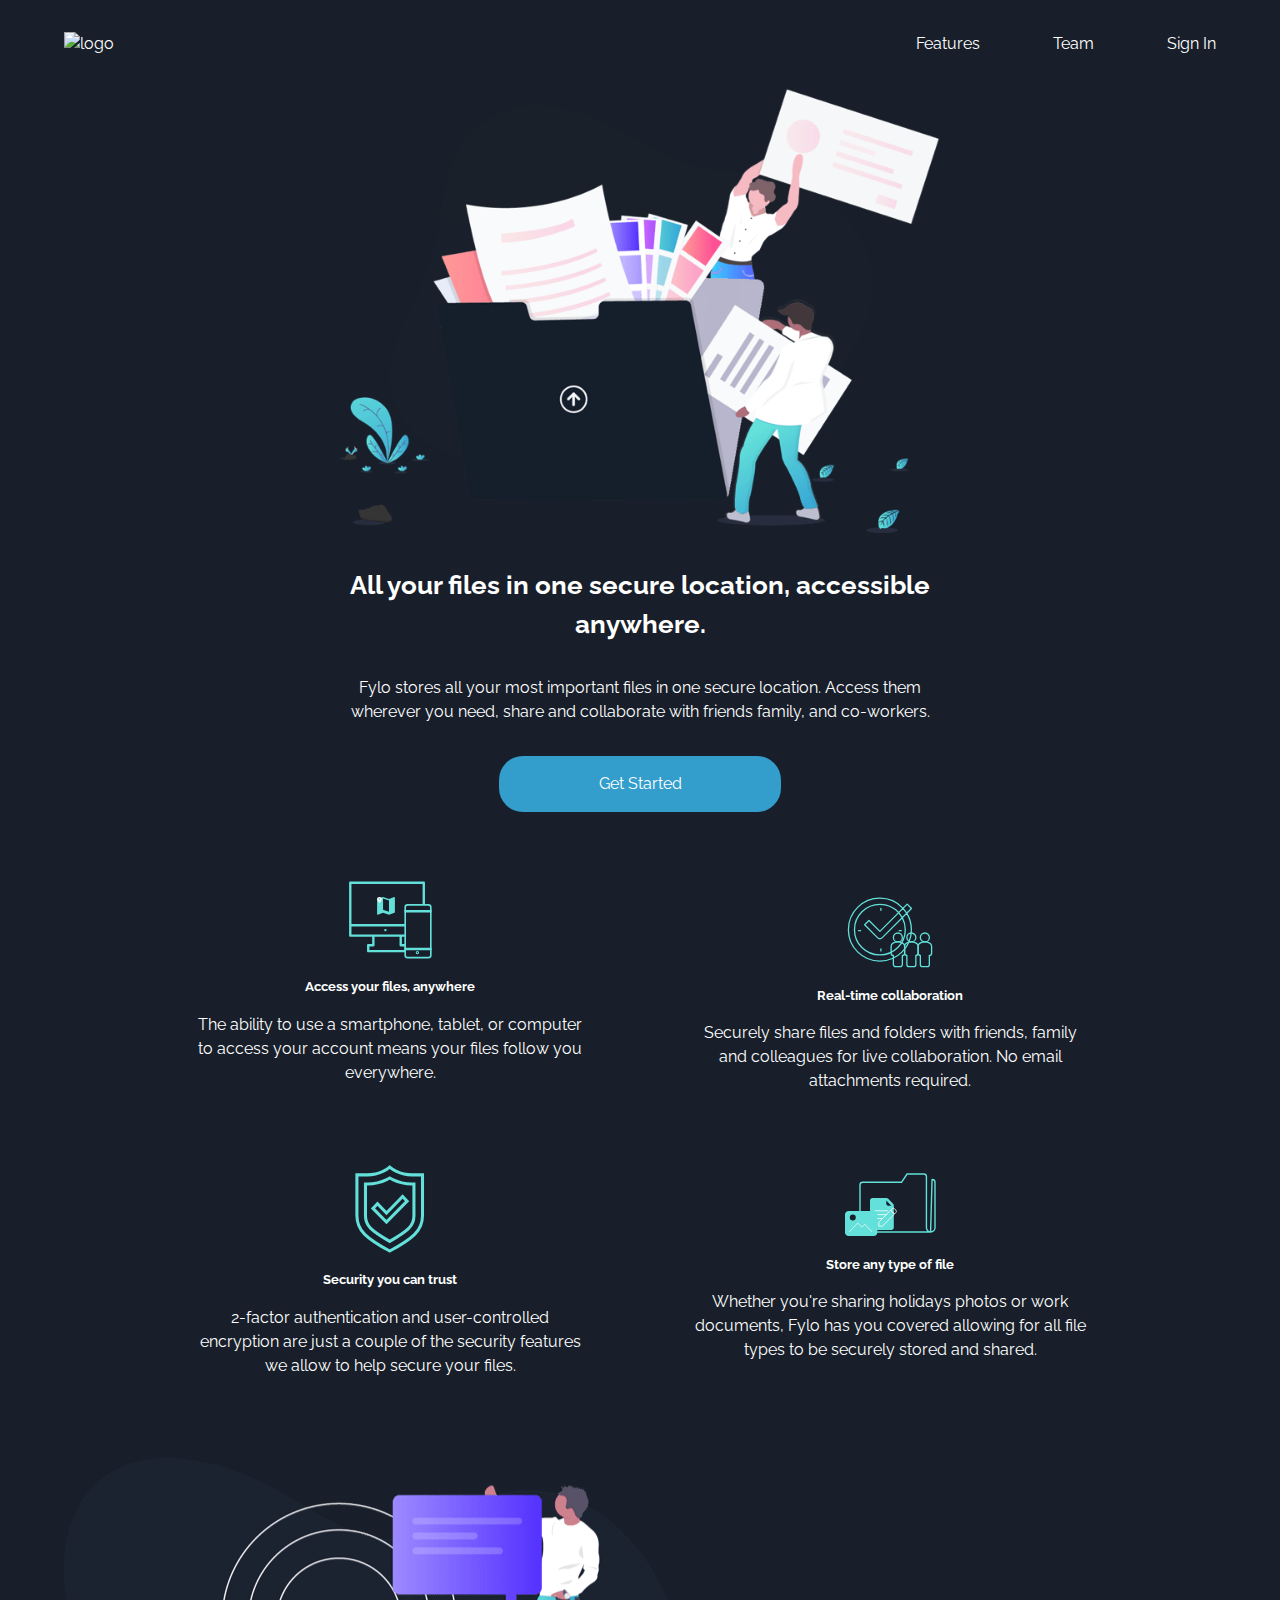
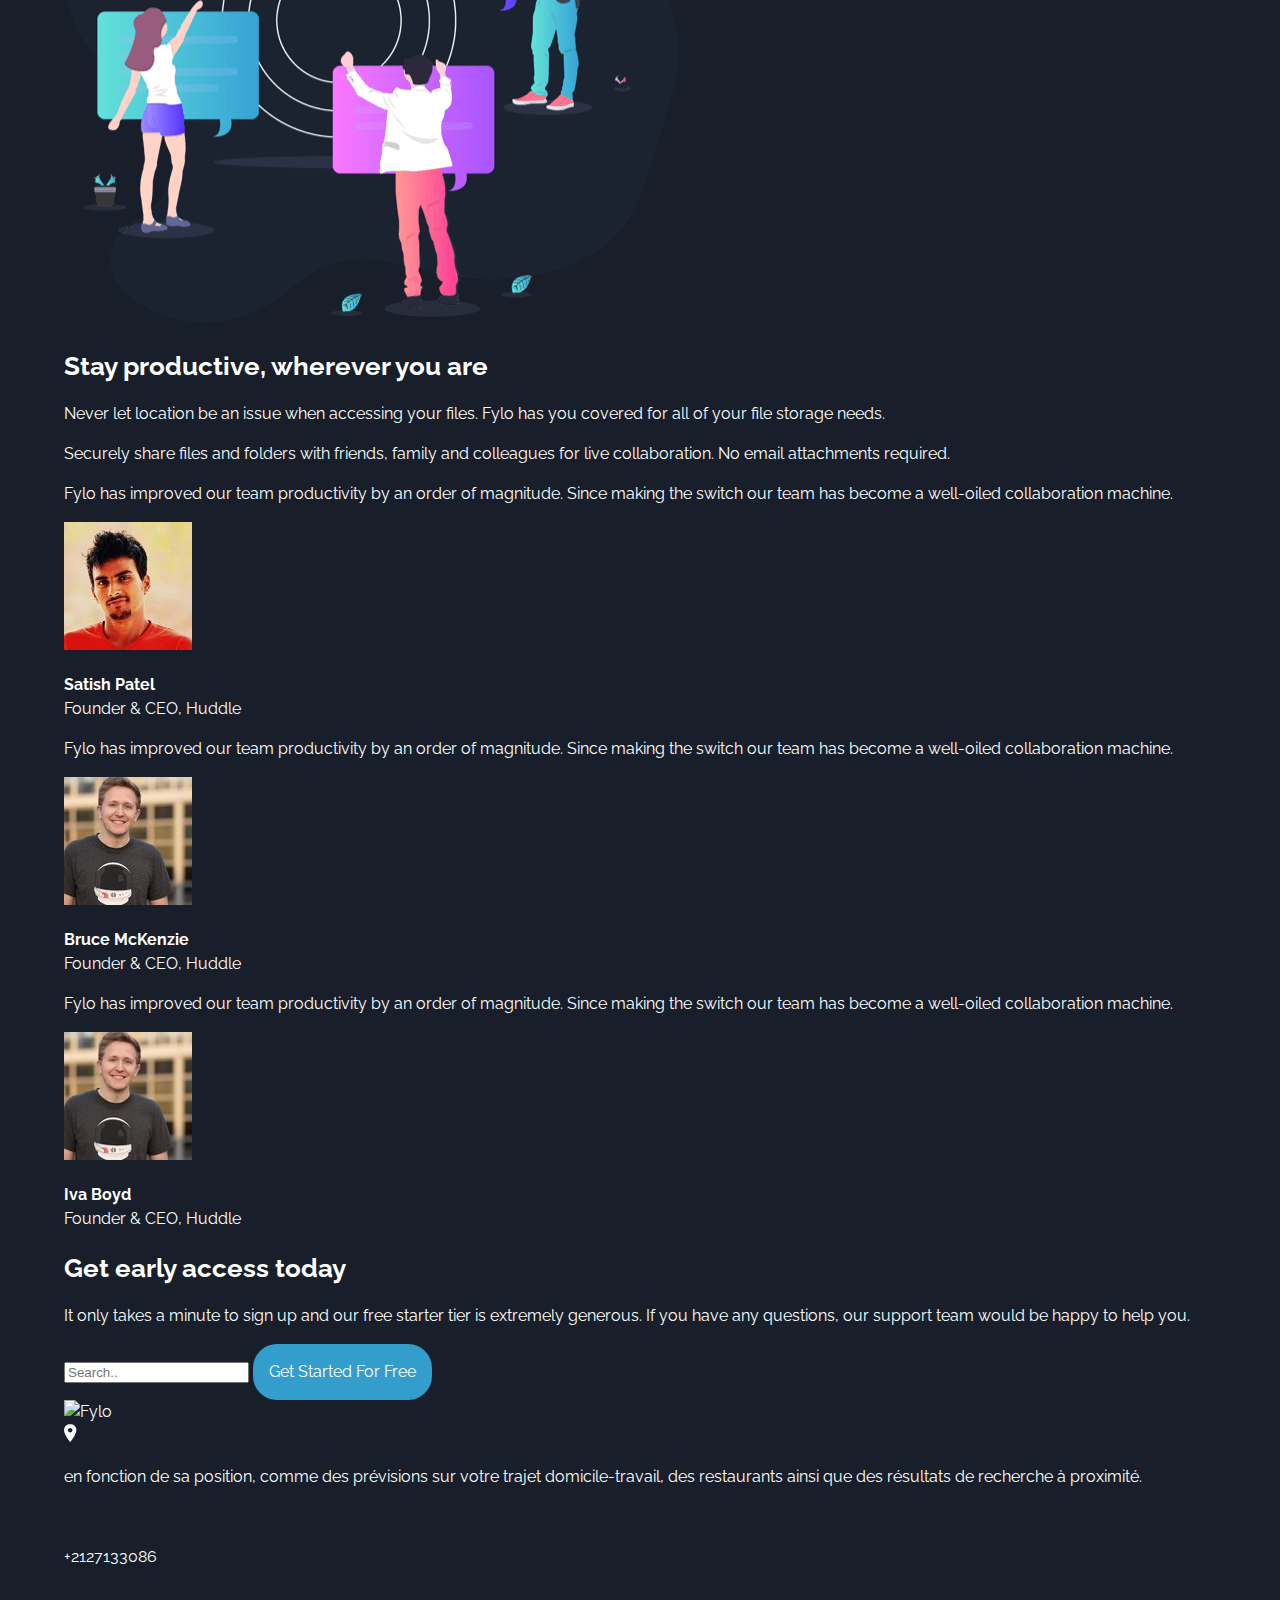
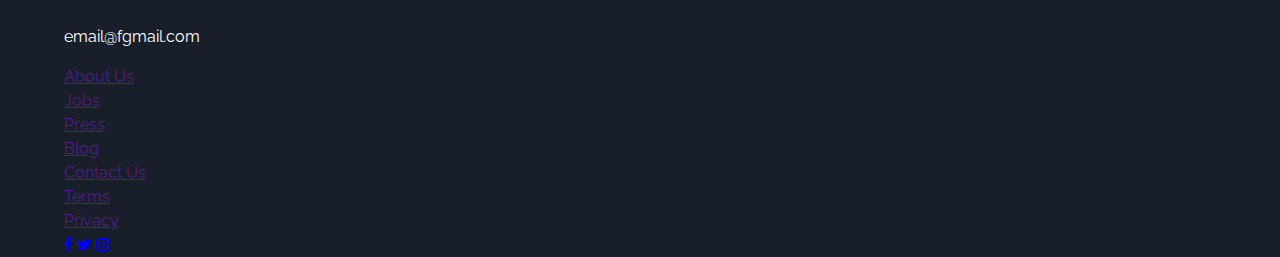
==== commit 99d0ed3b: "asrs section responsivité" ====
--- a/index.html
+++ b/index.html
@@ -38,7 +38,7 @@
             </div>
         </div>  
     </section>  
-    <section class="cards">
+    <section class="asrs">
         <div class="container for">
             <div>
                 <div class="items">
--- a/style.css
+++ b/style.css
@@ -80,27 +80,6 @@
 .header-con ul a:hover{
     color: hsl(250deg 100% 65%);
 }
-
-a.button{
-    display: inline-block;
-    background-color:   hsl(198, 60%, 50%);
-    padding: 1em;
-    font-size: 1em;
-    border-radius: 1.5em;
-    text-decoration: none;
-    text-align: center;
-    color: #fff;
-}
-
-.button-all{
-    width: 250px;
-}
-
-.button-access{
-    width: 100%;
-}
-
-
 .all-con{
     display: flex;
     flex-direction: column;
@@ -117,8 +96,20 @@
 .all-divs p{
     margin: 2em 0;
 }
+a.button{
+    display: inline-block;
+    background-color:   hsl(198, 60%, 50%);
+    padding: 1em;
+    font-size: 1em;
+    border-radius: 1.5em;
+    text-decoration: none;
+    text-align: center;
+    color: #fff;
+}
 
-
+.button-all{
+    width: 250px;
+}
 .for{
     display: flex;
     flex-direction: column;
@@ -130,177 +121,4 @@
 .items{
     text-align: center;
     margin-bottom: 5em;
-}
-
-.saty-productive{
-    margin-top: 2em;
-    display: flex;
-    flex-direction: column;
-    align-items: center;
-    margin-bottom: 7em;
-}
-
-.saty-productive h1{
-    font-size: 1.4em;
-}
-
-.saty-productive-con{
-    text-align: center;
-    max-width: 500px;
-}
-
-.reflexion-con{
-    display: flex;
-    flex-direction: column;
-    padding-top: 0.5em;
-    margin-bottom: 5em;
-}
-
-.comment{
-    background: hsl(219, 30%, 18%);
-    margin: 1em 0;
-    padding: 1.5em;
-    border-radius: 10px;
-}
-
-.comment img{
-    border-radius: 50%;
-    max-width: 100%;
-    height: 3em;
-    margin-right: 1em;
-}
-
-.ref-profile{
-    display: flex;
-    flex-direction: row;
-    align-items: center;
-    font-size: 0.8em;
-}
-
-.ref-profile strong{
-    letter-spacing: 1.5px;
-    margin: 1em 0;
-}
-
-.access{
-    position: relative;
-    padding: 3em 0;
-}
-
-
-
-.access-con{
-    max-width: 900px;
-    background: hsl(219, 30%, 18%);
-    border-radius: 15px;
-    text-align: center;
-    padding: 1.5em;
-    padding-bottom: 2em;
-}
-
-.search{
-    display: flex;
-    flex-direction: column;
-    align-items: center;
-}
-
-.search input{
-    width: 100%;
-    padding: 1em;
-    font-size: 1em;
-    border-radius: 1.5em;
-    border: 0;  
-    margin: 1.5em;
-}
-
-footer{
-    background: hsl(216, 53%, 9%);
-}
-
-.footer-con{
-    display: flex;
-    flex-direction: column;
-}
-
-.logo-bottom{
-    width: 50%;
-}
-
-.footer-display{
-    display: flex;
-    flex-direction: column;
-    margin-top: 2em;
-}
-
-.footer-display p{
-    display: flex;
-    flex-direction: row;
-    align-items: flex-start;
-    justify-content: flex-start;
-    margin: 0;
-}
-
-.contact-item{
-    display: flex;
-    flex-direction: row;
-    justify-content: flex-start;
-    align-items: flex-start;
-    margin: 0.5em 0;
-}
-
-.contact-item-1st-row{
-    flex: 0 0 40px;
-}
-
-.contact{
-    margin-bottom: 3em;
-}
-
-.contact p{
-    margin: 0;
-    padding: 0;
-}
-
-footer ul{
-    margin: 1em 0;
-}
-
-footer li{
-    padding: 0.5em 0;
-}
-
-footer li a{
-    color: inherit;
-    text-decoration: none;
-    transition: color 150ms ease-in;
-}
-
-footer li a{
-    color: inherit;
-    text-decoration: none;
-    transition: color 150ms ease-in;
-}
-
-
-footer li a:hover{
-    color: hsl(176, 68%, 64%);
-}
-
-.social-media{
-    align-self: center;
-}
-
-a.fa{
-    text-decoration: none;
-    color: inherit;
-    border: 1px solid #fff;
-    width: 30px;
-    height: 24px;
-    padding-top: 7px;
-    text-align: center;
-    margin: 0 0.5em;
-    text-shadow: 0px 0px 3px rgba(0,0,0,0.3);
-    background: none;
-    border-radius: 50%;
-}
-
+}--- a/responsivity.css
+++ b/responsivity.css
@@ -0,0 +1,18 @@
+@media (min-width: 768px){
+    .all{
+        background-image: url("images/bg-curvy-desktop.svg");
+    }
+    .for{
+        flex-direction: row;
+        align-items: center;
+        flex-wrap: wrap;
+        justify-content: space-between;
+        margin-top: 50px;
+        padding-top: 19px;
+        }
+
+    .items{
+        text-align: center;
+        margin-bottom: 5em;
+        max-width: 400px;
+        }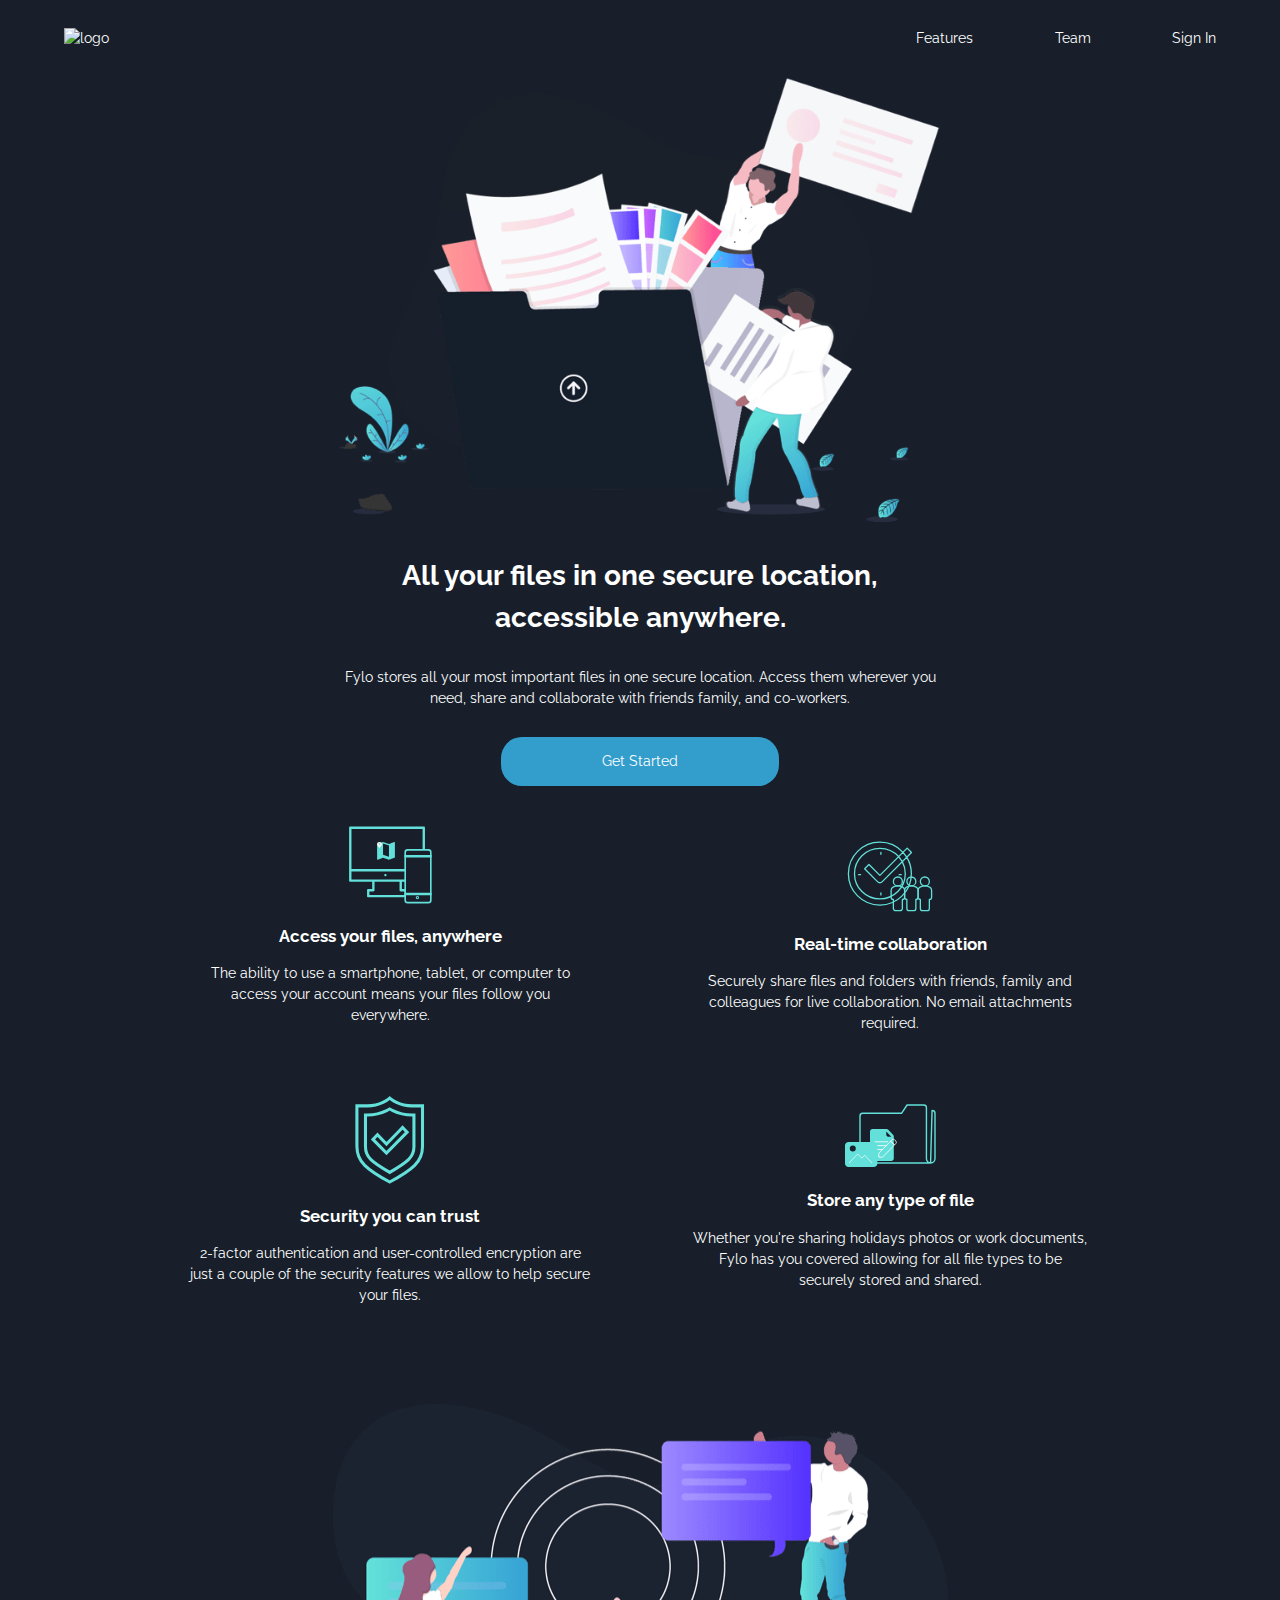
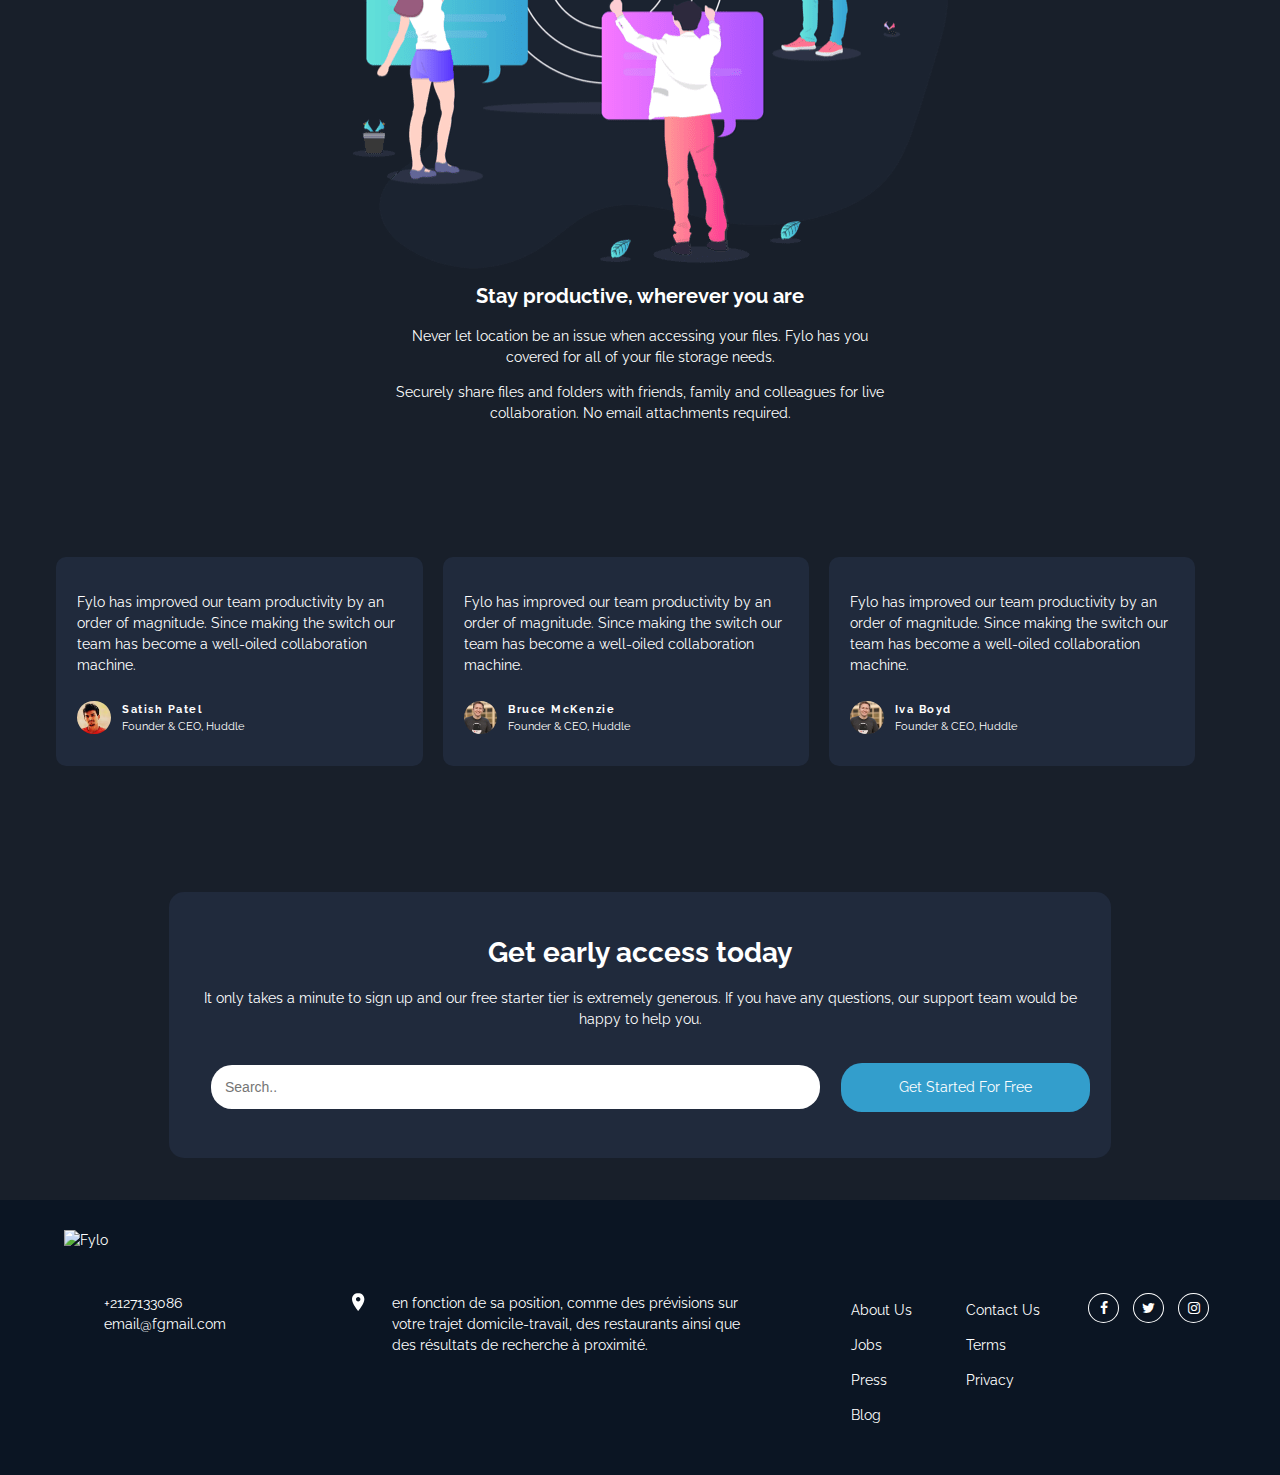
==== commit 1006e05b: "full responsivité" ====
--- a/index.html
+++ b/index.html
@@ -5,9 +5,7 @@
     <meta charset="UTF-8">
     <meta name="viewport" content="width=device-width, initial-scale=1.0">
     <link rel="stylesheet" type="text/css" href="https://cdnjs.cloudflare.com/ajax/libs/font-awesome/4.7.0/css/font-awesome.min.css">
-    <link href="https://fonts.googleapis.com/css?family=Open+Sans&display=swap" rel="stylesheet">
     <link href="https://fonts.googleapis.com/css?family=Raleway&display=swap" rel="stylesheet">
-    <link rel="icon" type="image/png" sizes="32x32" href="./images/favicon-32x32.png">
     <link rel="stylesheet" type="text/css" href="style.css">
     <link rel="stylesheet" type="text/css" href="responsivity.css">
     <title>Projet1</title>
@@ -128,13 +126,7 @@
         <div class="container footer-con">
             <img src="images/logo.svg" alt="Fylo" class="logo logo-bottom">
             <div class="footer-display">
-                <div class="contact-item">
-                    <div class="contact-item-1st-row">
-                        <img src="images/icon-location.svg" alt="Location"> 
-                    </div>  
-                    <p>en fonction de sa position, comme des prévisions sur votre trajet domicile-travail, des restaurants ainsi que des résultats de recherche à proximité.
-                    </p>
-                </div>
+              
                 <div class="contact">
                     <div class="contact-item">
                         <div class="contact-item-1st-row">
@@ -148,6 +140,13 @@
                         </div>  
                         <p>email@fgmail.com</p>
                     </div>  
+                </div>
+                  <div class="contact-item">
+                    <div class="contact-item-1st-row">
+                        <img src="images/icon-location.svg" alt="Location"> 
+                    </div>  
+                    <p>en fonction de sa position, comme des prévisions sur votre trajet domicile-travail, des restaurants ainsi que des résultats de recherche à proximité.
+                    </p>
                 </div>  
                 <ul>
                     <li><a href="">About Us</a></li>
--- a/style.css
+++ b/style.css
@@ -4,7 +4,7 @@
     font-family: 'Raleway', sans-serif;
     background-color: hsl(218, 28%, 13%);
     color: #fff;
-    font-size: 16px;
+    font-size: 14px;
     line-height: 1.5;
 }
 
@@ -20,11 +20,11 @@
 }
 
 h1{
-    font-size: 26px;
+    font-size: 2em;
 }
 
 h2{
-    font-size: 13px;
+    font-size: 1.2em;
 }
 
 img{
@@ -37,65 +37,7 @@
     max-width: 1280px;
 }
 
-header{
-    padding: 2em 0;
-}
-
-.header-con{
-    display: flex;
-    flex-direction: row;
-    align-items: center;
-    justify-content: space-between;
-}
-
-.logo{
-    max-width: 200px;
-}
-
-.logo-top{
-    width: 20%;
-}
-
-nav{
-    width: 60%;
-    max-width: 300px;
-}
-
-.header-con ul{
-    display: flex;
-    align-items: center;
-    justify-content: space-between;
-}
-
-.header-con li{
-    text-align: center;
-}
-
-.header-con ul a{
-    color: hsl(0, 0%, 100%);
-    text-decoration: none;
-    transition: color 150ms ease-in;
-}
-
-.header-con ul a:hover{
-    color: hsl(250deg 100% 65%);
-}
-.all-con{
-    display: flex;
-    flex-direction: column;
-    align-items: center;
-    max-width: 600px;
-}
-
-.all-divs{
-    text-align: center;
-    margin-top: 1em;
-    max-width: 800px;
-}
-
-.all-divs p{
-    margin: 2em 0;
-}
+/* text, buttons*/
 a.button{
     display: inline-block;
     background-color:   hsl(198, 60%, 50%);
@@ -110,6 +52,79 @@
 .button-all{
     width: 250px;
 }
+
+.button-access{
+    width: 100%;
+}
+
+
+
+
+header{
+    padding: 2em 0;
+}
+
+.header-con{
+    display: flex;
+    flex-direction: row;
+    align-items: center;
+    justify-content: space-between;
+}
+
+.logo{
+    max-width: 200px;
+}
+
+.logo-top{
+    width: 20%;
+  
+}
+
+nav{
+    width: 60%;
+    max-width: 300px;
+}
+
+.header-con ul{
+    display: flex;
+    align-items: center;
+    justify-content: space-between;
+}
+
+.header-con li{
+    text-align: center;
+}
+
+.header-con ul a{
+    color: hsl(0, 0%, 100%);
+    text-decoration: none;
+    transition: color 150ms ease-in;
+}
+
+.header-con ul a:hover{
+    color: hsl(176, 68%, 64%);
+}
+
+
+.all-con{
+    display: flex;
+    flex-direction: column;
+    align-items: center;
+    max-width: 600px;
+
+}
+
+.all-divs{
+    text-align: center;
+    margin-top: 1em;
+    max-width: 800px;
+}
+
+.all-divs p{
+    margin: 2em 0;
+}
+
+
 .for{
     display: flex;
     flex-direction: column;
@@ -121,4 +136,176 @@
 .items{
     text-align: center;
     margin-bottom: 5em;
-}+}
+
+.saty-productive{
+    margin-top: 2em;
+    display: flex;
+    flex-direction: column;
+    align-items: center;
+    margin-bottom: 7em;
+}
+
+.saty-productive h1{
+    font-size: 1.4em;
+}
+
+.saty-productive-con{
+    text-align: center;
+    max-width: 500px;
+}
+
+.reflexion-con{
+    display: flex;
+    flex-direction: column;
+    padding-top: 0.5em;
+    margin-bottom: 5em;
+}
+
+.comment{
+    background: hsl(219, 30%, 18%);
+    margin: 1em 0;
+    padding: 1.5em;
+    border-radius: 10px;
+}
+
+.comment img{
+    border-radius: 50%;
+    max-width: 100%;
+    height: 3em;
+    margin-right: 1em;
+}
+
+.ref-profile{
+    display: flex;
+    flex-direction: row;
+    align-items: center;
+    font-size: 0.8em;
+}
+
+.ref-profile strong{
+    letter-spacing: 1.5px;
+    margin: 1em 0;
+}
+
+.access{
+    position: relative;
+    padding: 3em 0;
+}
+
+
+
+.access-con{
+    max-width: 900px;
+    background: hsl(219, 30%, 18%);
+    border-radius: 15px;
+    text-align: center;
+    padding: 1.5em;
+    padding-bottom: 2em;
+}
+
+.search{
+    display: flex;
+    flex-direction: column;
+    align-items: center;
+}
+
+.search input{
+    width: 100%;
+    padding: 1em;
+    font-size: 1em;
+    border-radius: 1.5em;
+    border: 0;  
+    margin: 1.5em;
+}
+
+footer{
+    background: hsl(216, 53%, 9%);
+}
+
+.footer-con{
+    display: flex;
+    flex-direction: column;
+}
+
+.logo-bottom{
+    width: 50%;
+    padding-top: 30px;
+}
+
+.footer-display{
+    display: flex;
+    flex-direction: column;
+    margin-top: 2em;
+}
+
+.footer-display p{
+    display: flex;
+    margin: 0;
+    width: 75%;
+}
+
+.contact-item{
+    display: flex;
+    flex-direction: row;
+    justify-content: flex-start;
+    align-items: flex-start;
+    margin: 0.5em 0;
+}
+
+.contact-item-1st-row{
+    flex: 0 0 40px;
+}
+
+.contact{
+    margin-bottom: 3em;
+}
+
+.contact p{
+    margin: 0;
+    padding: 0;
+}
+
+footer ul{
+    margin: 1em 0;
+}
+
+footer li{
+    padding: 0.5em 0;
+}
+
+footer li a{
+    color: inherit;
+    text-decoration: none;
+    transition: color 150ms ease-in;
+}
+
+footer li a{
+    color: inherit;
+    text-decoration: none;
+    transition: color 150ms ease-in;
+}
+
+
+footer li a:hover{
+    color: hsl(176, 68%, 64%);
+}
+
+.social-media{
+    align-self: center;
+}
+
+a.fa {
+    text-decoration: none;
+    color: inherit;
+    border: 1px solid #fff;
+    width: 29px;
+    height: 21px;
+    border-radius: 50%;
+    padding-top: 7px;
+    text-align: center;
+    margin: 0 0.5em;
+    text-shadow: 0px 0px 3px rgb(0 0 0 / 30%);
+    background: none;
+}
+
--- a/responsivity.css
+++ b/responsivity.css
@@ -1,18 +1,95 @@
+
 @media (min-width: 768px){
     .all{
         background-image: url("images/bg-curvy-desktop.svg");
     }
+
     .for{
         flex-direction: row;
         align-items: center;
         flex-wrap: wrap;
         justify-content: space-between;
-        margin-top: 50px;
-        padding-top: 19px;
         }
 
     .items{
         text-align: center;
         margin-bottom: 5em;
         max-width: 400px;
-        }+        }
+
+    .reflexion-con{
+        flex-direction: row;
+        justify-content: space-between;
+        gap:20px;
+    }
+    .reflexion{
+        
+        width: 88%;
+    }
+
+    .comment{
+        flex: 0 0 32%;
+        margin: 1em 0;
+        padding: 1.5em;
+        border-radius: 10px;
+    }
+
+    .search{
+        flex-direction: row;
+    }
+
+    .footer-display{
+        flex-direction: row;
+        align-items: flex-start;
+        justify-content: space-between;
+        margin: 3em 0;
+    }
+
+    .search input{
+        flex: 1 1 60%;
+    }
+
+    .button-access{
+        flex: 1 1 20%;
+    }
+
+    .contact-item{
+        margin: 0;
+    }
+
+
+
+    .contact{
+        flex: 0 0 25%;      
+    }
+
+    .footer-display > ul{
+        flex: 0 0 10%;      
+    }
+
+
+
+    .social-media{
+        display: flex;
+        justify-content: flex-end;
+        flex: 0 0 10%;
+    }
+
+    .contact-item{
+        margin: 0;
+    }
+
+    footer ul{
+        margin: 0;
+    }
+
+
+    .social-media{
+        align-self: flex-start;
+    }
+    .footer-display p{
+    display: flex;
+    margin: 0;
+    width: 75%;
+}
+}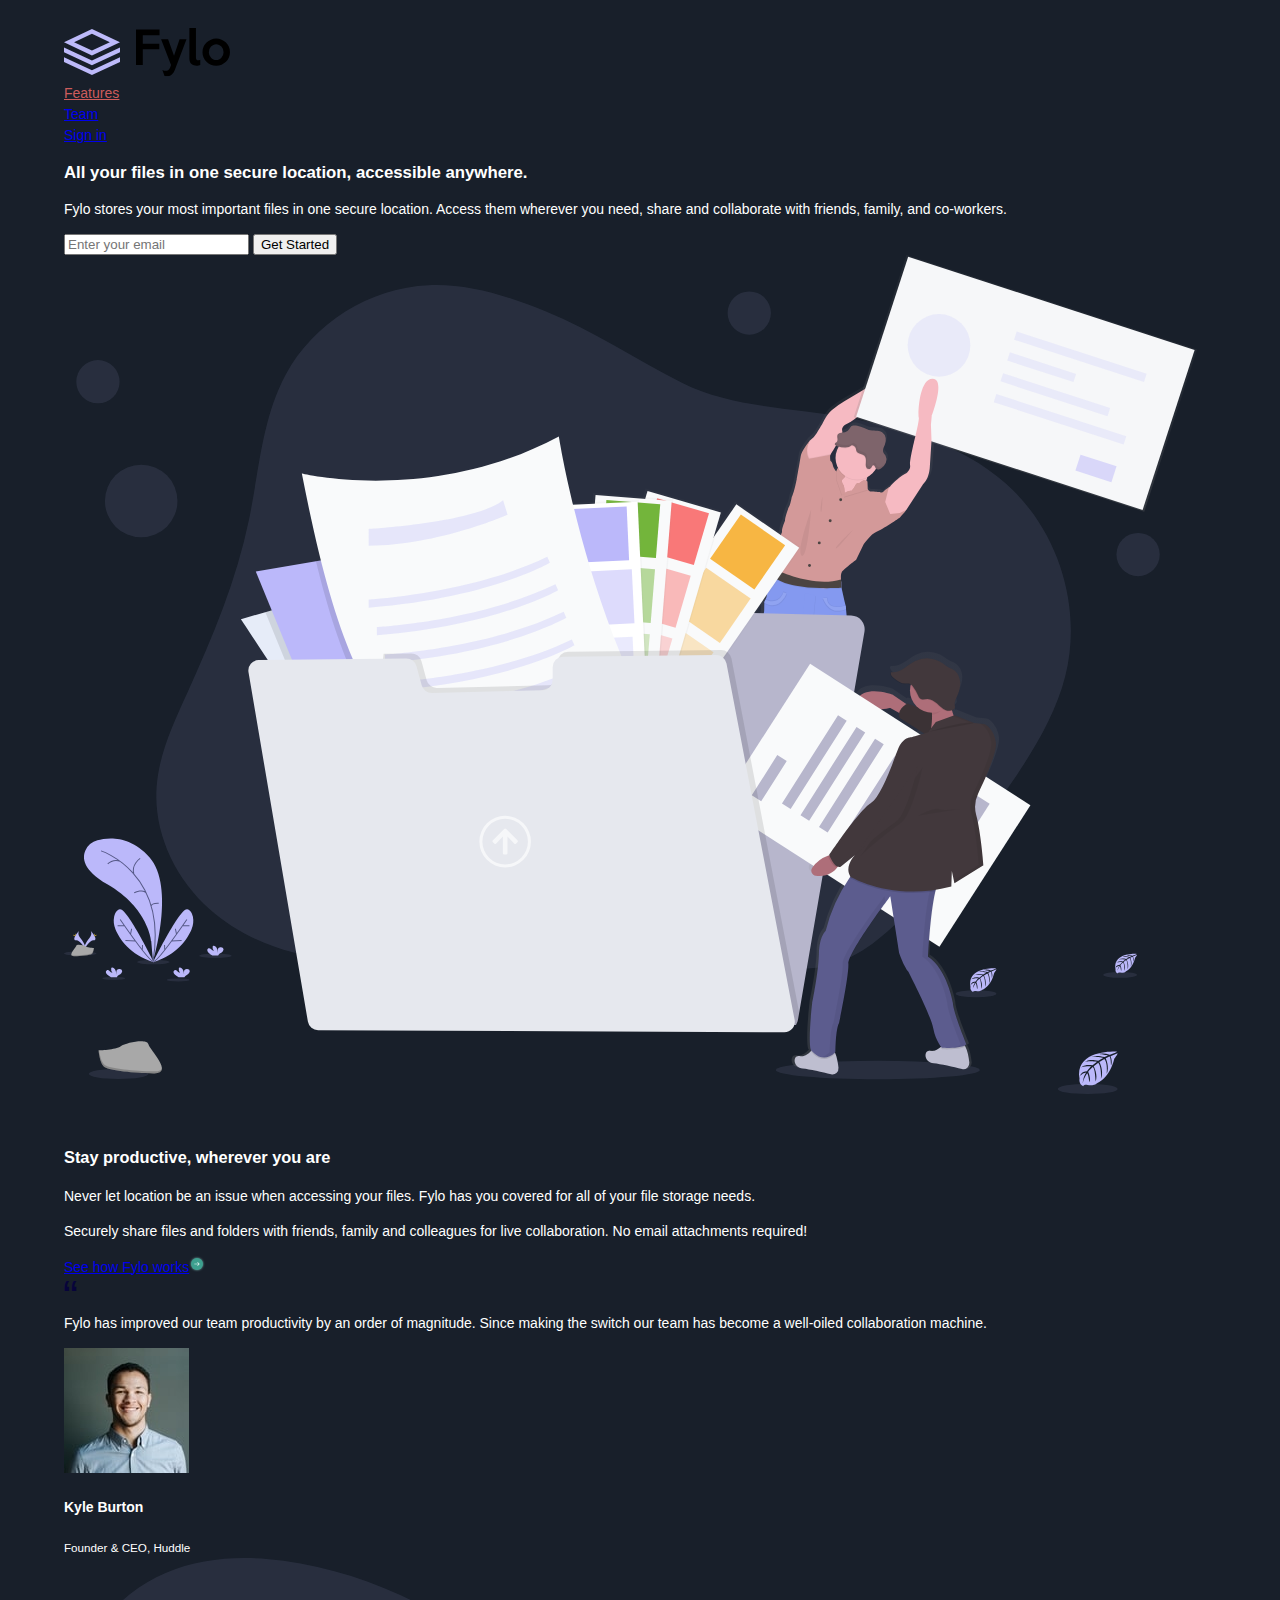
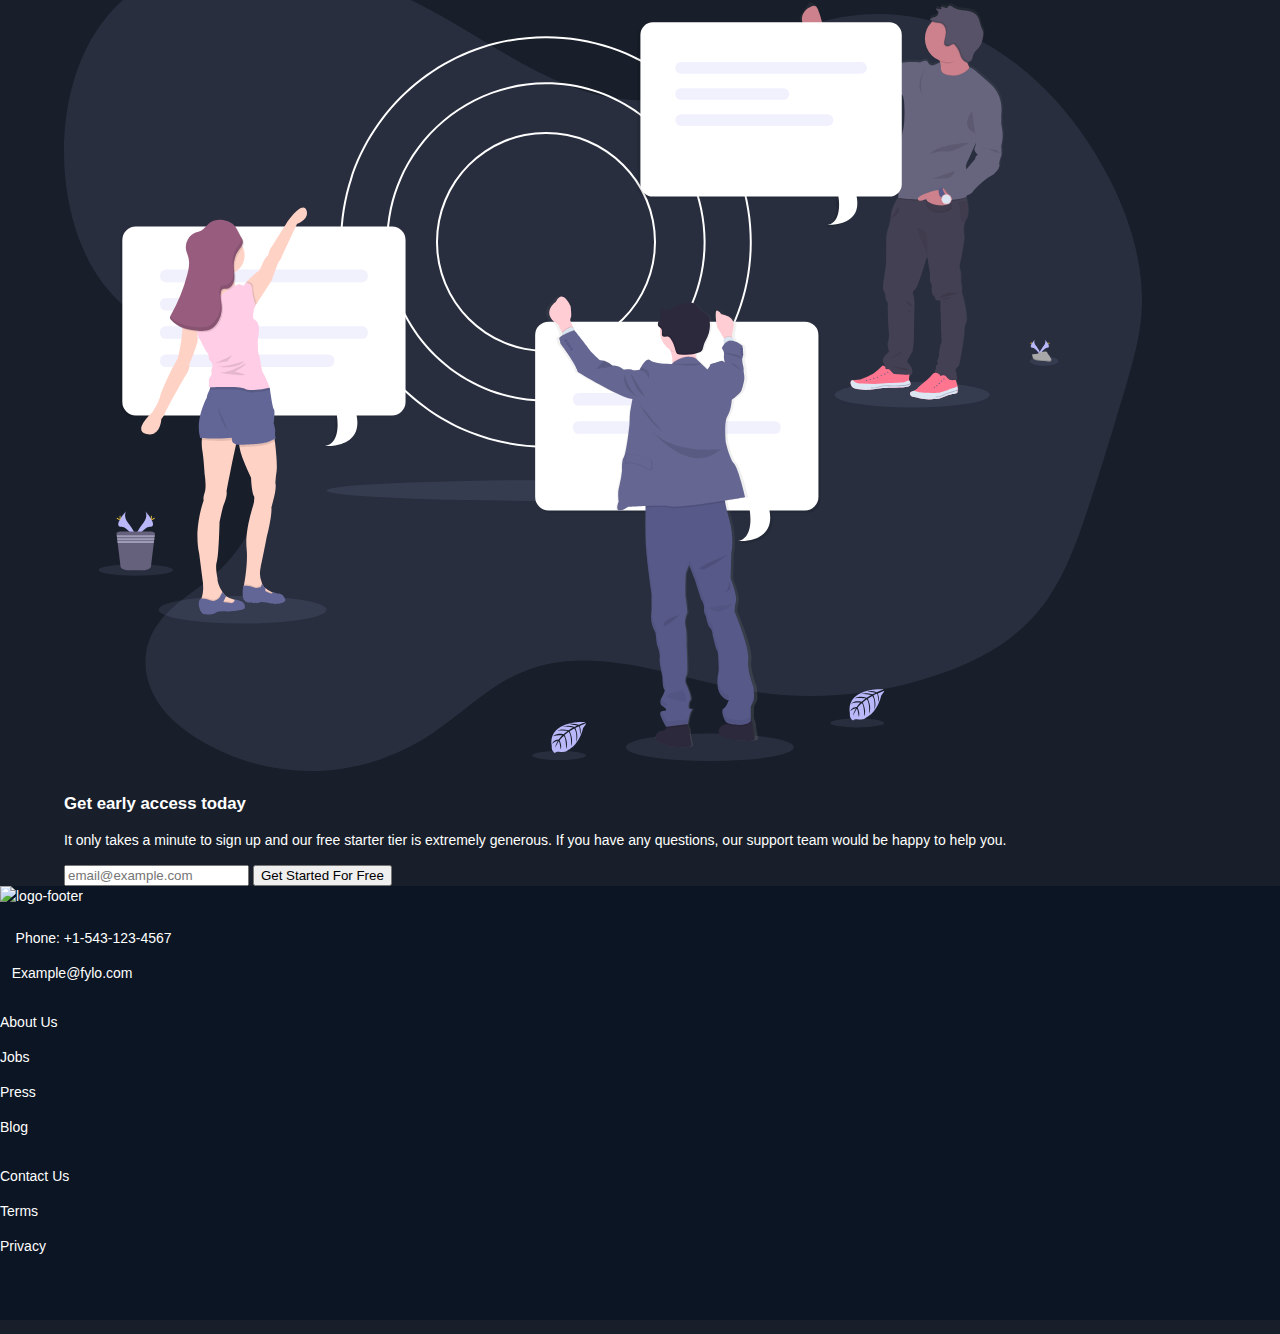
==== commit e742cb01: "some final bug edit fixes" ====
--- a/index.html
+++ b/index.html
@@ -1,170 +1,133 @@
 <!DOCTYPE html>
 <html lang="en">
+
 <head>
-
     <meta charset="UTF-8">
     <meta name="viewport" content="width=device-width, initial-scale=1.0">
-    <link rel="stylesheet" type="text/css" href="https://cdnjs.cloudflare.com/ajax/libs/font-awesome/4.7.0/css/font-awesome.min.css">
-    <link href="https://fonts.googleapis.com/css?family=Raleway&display=swap" rel="stylesheet">
-    <link rel="stylesheet" type="text/css" href="style.css">
-    <link rel="stylesheet" type="text/css" href="responsivity.css">
-    <title>Projet1</title>
+    <link rel="icon" type="./img/logo.svg" sizes="32x32" href="./images/favicon-32x32.png">
+    <title>Features</title>
+    <link rel="stylesheet" href="style.css">
+    <link rel="stylesheet" href="https://cdnjs.cloudflare.com/ajax/libs/font-awesome/5.15.1/css/all.min.css" integrity="sha512-+4zCK9k+qNFUR5X+cKL9EIR+ZOhtIloNl9GIKS57V1MyNsYpYcUrUeQc9vNfzsWfV28IaLL3i96P9sdNyeRssA==" crossorigin="anonymous" />
+</head>
 
-
-</head>
 <body>
     <header>
-        <div class="container header-con">
-            <img src="images/logo.svg" alt="logo" class="logo logo-top">
+        <div class="container">
             <nav>
+                <img class="logo" src="./img/logo.svg" alt="fylo" />
                 <ul>
-                    <li><a href="">Features</a></li>
-                    <li><a href="">Team</a></li>
-                    <li><a href="">Sign In</a></li>
-                </ul>   
-            </nav>  
+                    <li><a style="color: indianred;" href="./index.html"><u>Features</u></a></li>
+                    <li><a href="./contact.html">Team</a></li>
+                    <li><a href="./login.html">Sign in</a>
+                </ul>
+            </nav>
+            <!-- 1ere partie -->
+            <div class="flex">
+                <div>
+                    <h2>All your files in one secure location, accessible anywhere.</h2>
+                    <p>Fylo stores your most important files in one secure location. Access them wherever you need, share and collaborate with friends, family, and co-workers.</p>
+                    <form>
+                        <input type="email" placeholder="Enter your email" required />
+                        <button>Get Started</button>
+                    </form>
+                </div>
+                <div class="ilustration">
+                    <img src="./img/illustration-1.svg" alt="illustration-1" />
+                </div>
+            </div>
         </div>
     </header>
-    <section class="all">
-        <div class="container all-con">
-            <img src="images/illustration-intro.png" alt="Illustration">
-            <div class="all-divs">
-                <h1>All your files in one secure location, accessible anywhere.</h1>
-                <p>Fylo stores all your most important files in one secure location. Access them wherever
-                you need, share and collaborate with friends family, and co-workers.</p>
-                <a href="" class="button button-all">Get Started</a>
-            </div>
-        </div>  
-    </section>  
-    <section class="asrs">
-        <div class="container for">
-            <div>
-                <div class="items">
-                    <img src="images/icon-access-anywhere.svg" alt="Access your files, anywhere">
-                    <h2>Access your files, anywhere</h2>
-                    <p>The ability to use a smartphone, tablet, or computer to access your account means your 
-                    files follow you everywhere.</p>
-                </div>  
-                <div class="items">
-                    <img src="images/icon-security.svg" alt="Security you can trust">
-                    <h2>Security you can trust</h2>
-                    <p>2-factor authentication and user-controlled encryption are just a couple of the security 
-                    features we allow to help secure your files.</p>
+    <!-- end header -->
+    <!-- end section1 -->
+    <!-- star section2 -->
+    <section class="first-section">
+        <div class="container">
+            <div class="flex">
+                <div class="flexx">
+                    <h3>Stay productive, wherever you are</h3>
+                    <p>Never let location be an issue when accessing your files. Fylo has you covered for all of your file storage needs.</p>
+                    <p>Securely share files and folders with friends, family and colleagues for live collaboration. No email attachments required!</p>
+                    <!-- green line -->
+                    <a class="green" href="#">See how Fylo works<img src="./img/icon-arrow.svg" alt="arrow" /> </a>
+                    <!-- green line -->
+                    <div class="testi-box">
+                        <img src="./img/icon-quotes.svg" alt="quote">
+                        <p>Fylo has improved our team productivity by an order of magnitude. Since making the switch our team has become a well-oiled collaboration machine.</p>
+                        <div class="user-info">
+                            <div>
+                                <img src="./img/avatar-testimonial.jpg" alt="user" />
+                            </div>
+                            <div>
+                                <h4>Kyle Burton</h4>
+                                <small>Founder & CEO, Huddle</small>
+                            </div>
+                        </div>
+                    </div>
                 </div>
-            </div>  
-            <div>
-                <div class="items">
-                    <img src="images/icon-collaboration.svg" alt="Real-time collaboration">
-                    <h2>Real-time collaboration</h2>
-                    <p>Securely share files and folders with friends, family and colleagues for live collaboration. 
-                    No email attachments required.</p>
-                </div>  
-                <div class="items">
-                    <img src="images/icon-any-file.svg" alt="Store any type of file">
-                    <h2>Store any type of file</h2>
-                    <p>Whether you're sharing holidays photos or work documents, Fylo has you covered allowing for all 
-                    file types to be securely stored and shared.</p>
-                </div>  
-            </div>
-        </div>              
-    </section>  
-    <section class="Stay">
-        <div class="container saty-productive">
-            <img src="images/illustration-stay-productive.png" alt="">
-            <div class="saty-productive-con">
-                <h1>Stay productive, wherever you are</h1>
-                <p>Never let location be an issue when accessing your files. Fylo has you covered for all of your file 
-                storage needs.</p>
-                <p>Securely share files and folders with friends, family and colleagues for live collaboration. No email 
-                attachments required.</p>
-                
-            </div>
-        </div>      
-    </section>  
-    <section class="reflexion">
-        <div class="container reflexion-con">
-            <div class="comment">
-                <p>Fylo has improved our team productivity by an order of magnitude. Since making the switch our team has 
-                become a well-oiled collaboration machine.</p>
-                <div class="ref-profile">
-                    <img src="images/profile-1.jpg" alt="Satish Patel">
-                    <p><strong>Satish Patel</strong><br>
-                    Founder & CEO, Huddle</p>
-                </div>  
-            </div>  
-            <div class="comment">
-                <p>Fylo has improved our team productivity by an order of magnitude. Since making the switch our team has 
-                become a well-oiled collaboration machine.</p>
-                <div class="ref-profile">
-                    <img src="images/profile-2.jpg" alt="Bruce McKenzie">
-                    <p><strong>Bruce McKenzie</strong><br>
-                    Founder & CEO, Huddle</p>
-                </div>  
-            </div>  
-            <div class="comment">
-                <p>Fylo has improved our team productivity by an order of magnitude. Since making the switch our team has 
-                become a well-oiled collaboration machine.</p>
-                <div class="ref-profile">
-                    <img src="images/profile-2.jpg" alt="Iva Boyd">
-                    <p><strong>Iva Boyd</strong><br>
-                    Founder & CEO, Huddle</p>
-                </div>  
-            </div>                  
-    </section>
-    <section class="access">
-        <div class="container access-con">
-            <h1>Get early access today</h1>
-            <p>It only takes a minute to sign up and our free starter tier is extremely generous. If you have any 
-            questions, our support team would be happy to help you.</p>
-            <div class="search">
-                <input type="text" placeholder="Search..">
-                <a href="" class="button button-access">Get Started For Free</a>
-            </div>
-        </div>  
-    </section>
-    <footer>
-        <div class="container footer-con">
-            <img src="images/logo.svg" alt="Fylo" class="logo logo-bottom">
-            <div class="footer-display">
-              
-                <div class="contact">
-                    <div class="contact-item">
-                        <div class="contact-item-1st-row">
-                            <img src="images/icon-phone.svg" alt="">
-                        </div>  
-                        <p>+2127133086</p>
-                    </div>  
-                    <div class="contact-item">
-                        <div class="contact-item-1st-row">
-                            <img src="images/icon-email.svg" alt="">
-                        </div>  
-                        <p>email@fgmail.com</p>
-                    </div>  
-                </div>
-                  <div class="contact-item">
-                    <div class="contact-item-1st-row">
-                        <img src="images/icon-location.svg" alt="Location"> 
-                    </div>  
-                    <p>en fonction de sa position, comme des prévisions sur votre trajet domicile-travail, des restaurants ainsi que des résultats de recherche à proximité.
-                    </p>
-                </div>  
-                <ul>
-                    <li><a href="">About Us</a></li>
-                    <li><a href="">Jobs</a></li>
-                    <li><a href="">Press</a></li>
-                    <li><a href="">Blog</a></li>
-                </ul>   
-                <ul>
-                    <li><a href="">Contact Us</a></li>
-                    <li><a href="">Terms</a></li>
-                    <li><a href="">Privacy</a></li>
-                </ul>   
-                <div class="social-media">
-                    <a href="#" class="fa fa-facebook"></a>
-                    <a href="#" class="fa fa-twitter"></a>
-                    <a href="#" class="fa fa-instagram"></a>
+                <div class="ilustration">
+                    <img src="./img/illustration-2.svg" alt="illustration-2">
                 </div>
             </div>
-        
-        </div>  
-  </footer>
+        </div>
+    </section>
+    <!-- end section2 -->
+    <!-- star Last section -->
+
+    <section class="last-section">
+        <div class="container">
+            <div class="flex-em">
+                <div class="text">
+                    <h2>Get early access today</h2>
+
+                    <p class="l-sec">It only takes a minute to sign up and our free starter tier is extremely generous. If you have any questions, our support team would be happy to help you.</p>
+                </div>
+                <form>
+                    <input type="email" placeholder="email@example.com" required/>
+                    <button>Get Started For Free</button>
+                </form>
+            </div>
+        </div>
+    </section>
+    <!-- end last section -->
+    <!-- star footer -->
+    <footer>
+        <div class="containerr">
+            <div class="contactt">
+                <img src="./img/unknown.png" alt="logo-footer" />
+                <ul>
+                    <li><i class="fas fa-phone-volume"></i>&nbsp; &nbsp;&nbsp;Phone: +1-543-123-4567</li>
+                    <li><i class="fas fa-envelope"></i>&nbsp; &nbsp;Example@fylo.com</li>
+                </ul>
+            </div>
+            <div class="flex-footer">
+                <ul>
+                    <li>About Us</li>
+                    <li>Jobs</li>
+                    <li>Press</li>
+                    <li>Blog</li>
+                </ul>
+                <ul>
+                    <li>Contact Us</li>
+                    <li>Terms</li>
+                    <li>Privacy</li>
+                </ul>
+            </div>
+            <div class="social">
+                <ul class="social-media">
+                    <li>
+                        <a class="circle" href="#"><i  style="width: 15px;" class="fab ic fa-facebook-f"></i></a>
+                    </li>
+                    <li>
+                        <a class="circle" href="#"><i class="fab ic fa-twitter"></i></a>
+                    </li>
+                    <li>
+                        <a class="circle" href="#"><i class="fab ic fa-instagram"></i></a>
+                    </li>
+                </ul>
+            </div>
+        </div>
+    </footer>
+    <!-- end footer -->
+</body>
+
+</html>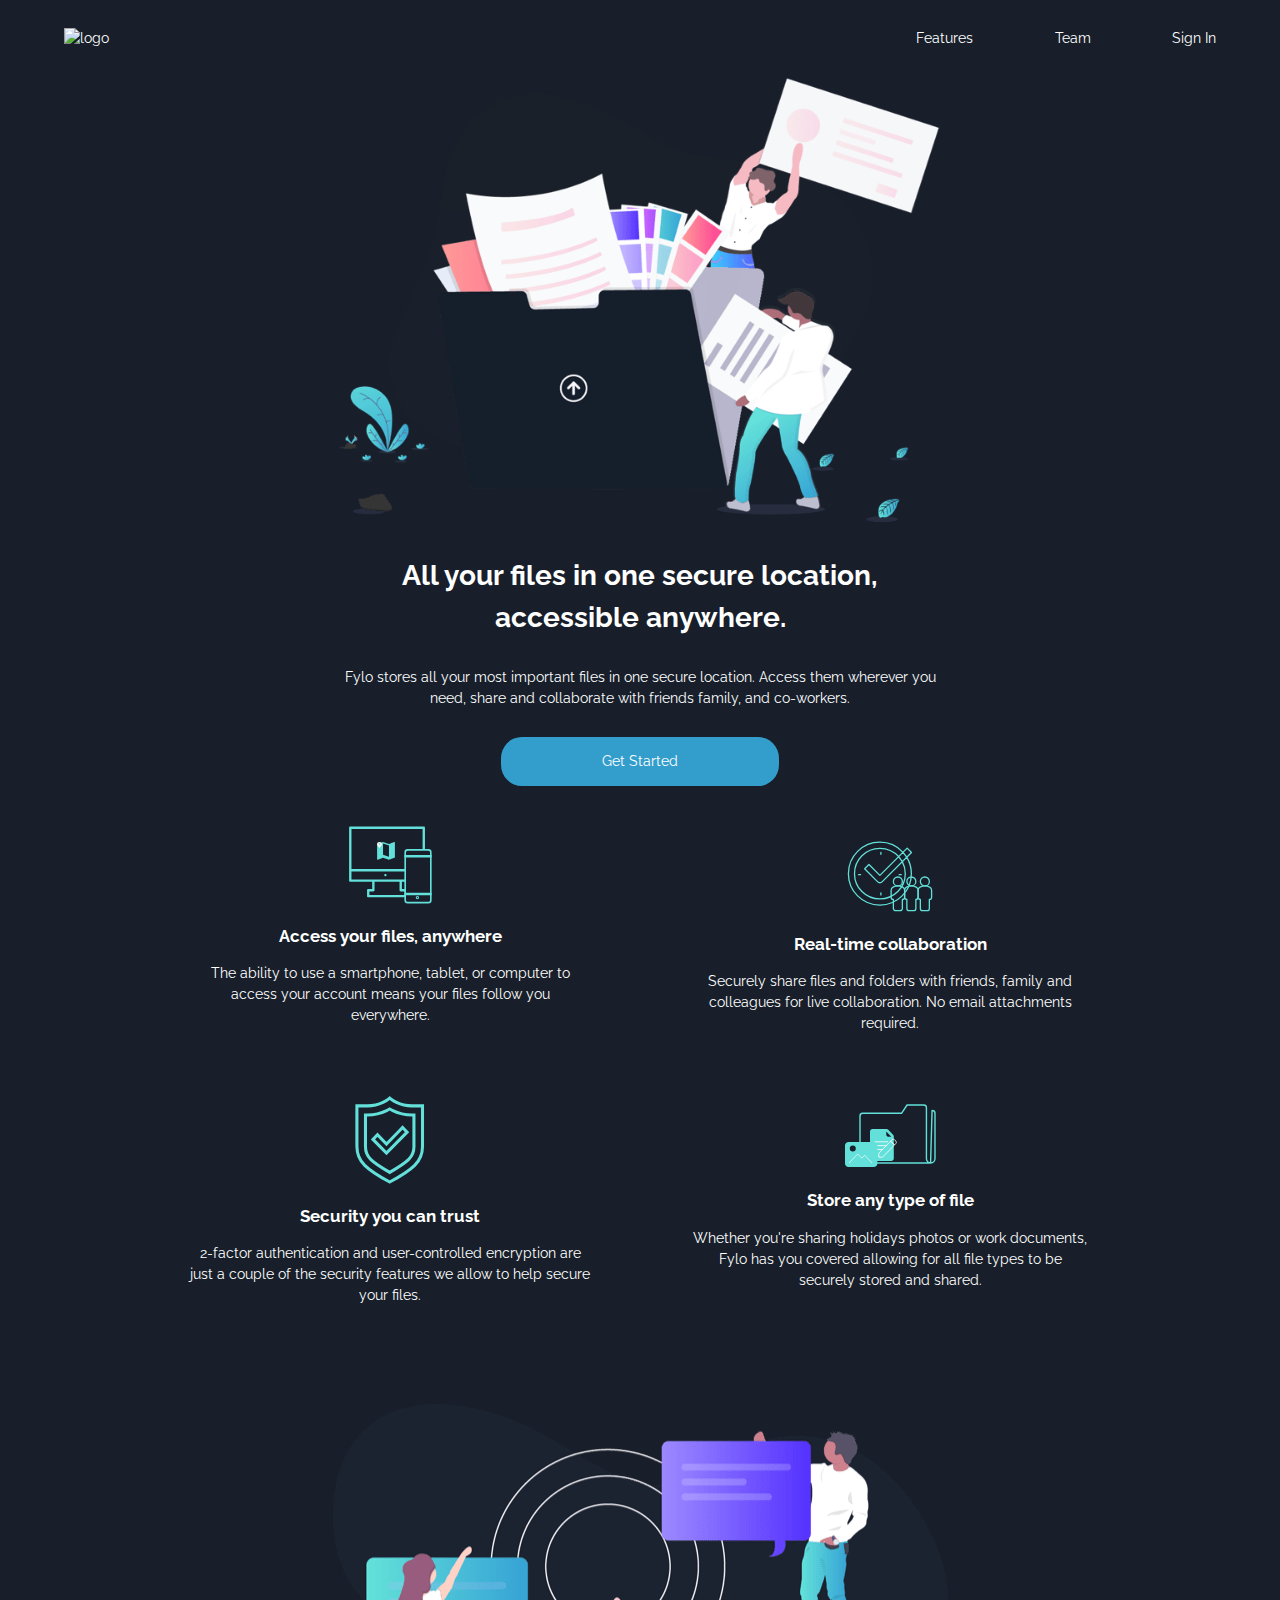
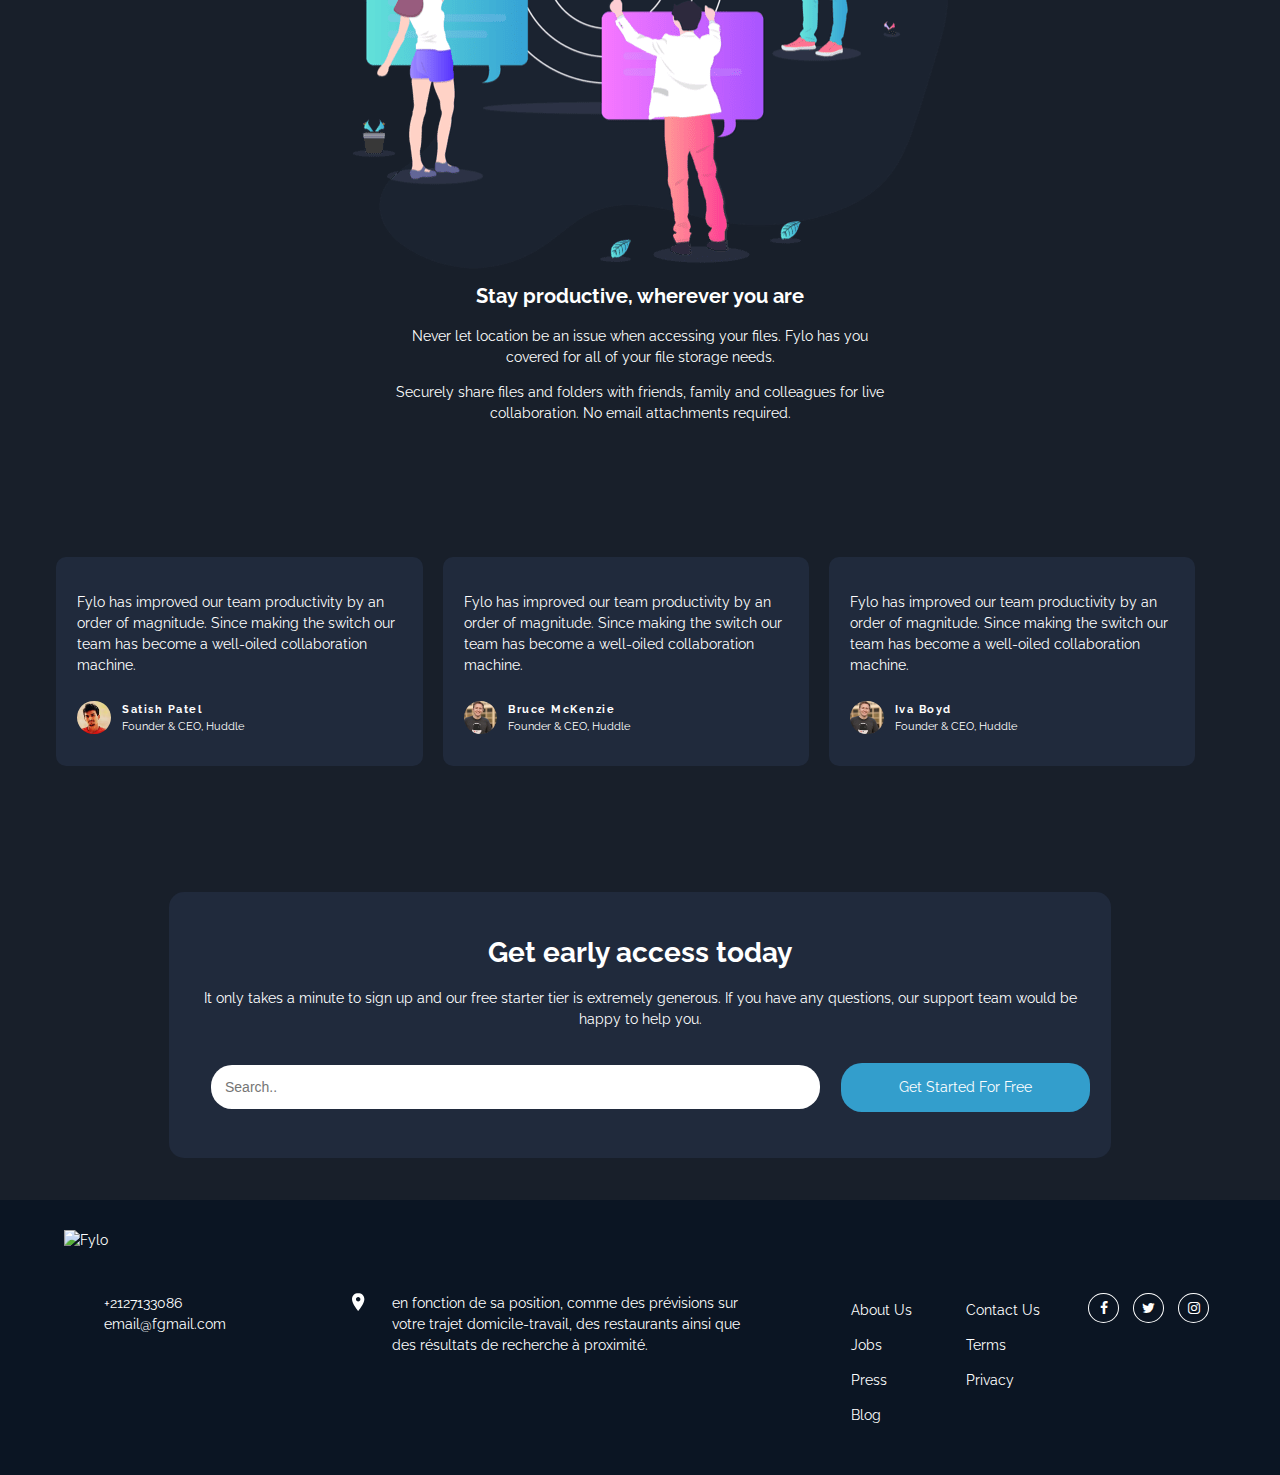
==== commit f558d691: "Merge branch 'P1' of https://github.com/terbouchi/C2N2 into P1" ====
--- a/index.html
+++ b/index.html
@@ -1,133 +1,170 @@
 <!DOCTYPE html>
 <html lang="en">
+<head>
 
-<head>
     <meta charset="UTF-8">
     <meta name="viewport" content="width=device-width, initial-scale=1.0">
-    <link rel="icon" type="./img/logo.svg" sizes="32x32" href="./images/favicon-32x32.png">
+    <link rel="stylesheet" type="text/css" href="https://cdnjs.cloudflare.com/ajax/libs/font-awesome/4.7.0/css/font-awesome.min.css">
+    <link href="https://fonts.googleapis.com/css?family=Raleway&display=swap" rel="stylesheet">
+    <link rel="stylesheet" type="text/css" href="style.css">
+    <link rel="stylesheet" type="text/css" href="responsivity.css">
     <title>Features</title>
-    <link rel="stylesheet" href="style.css">
-    <link rel="stylesheet" href="https://cdnjs.cloudflare.com/ajax/libs/font-awesome/5.15.1/css/all.min.css" integrity="sha512-+4zCK9k+qNFUR5X+cKL9EIR+ZOhtIloNl9GIKS57V1MyNsYpYcUrUeQc9vNfzsWfV28IaLL3i96P9sdNyeRssA==" crossorigin="anonymous" />
+
+
 </head>
-
 <body>
     <header>
-        <div class="container">
+        <div class="container header-con">
+            <img src="images/logo.svg" alt="logo" class="logo logo-top">
             <nav>
-                <img class="logo" src="./img/logo.svg" alt="fylo" />
                 <ul>
-                    <li><a style="color: indianred;" href="./index.html"><u>Features</u></a></li>
-                    <li><a href="./contact.html">Team</a></li>
-                    <li><a href="./login.html">Sign in</a>
-                </ul>
-            </nav>
-            <!-- 1ere partie -->
-            <div class="flex">
-                <div>
-                    <h2>All your files in one secure location, accessible anywhere.</h2>
-                    <p>Fylo stores your most important files in one secure location. Access them wherever you need, share and collaborate with friends, family, and co-workers.</p>
-                    <form>
-                        <input type="email" placeholder="Enter your email" required />
-                        <button>Get Started</button>
-                    </form>
+                    <li><a href="">Features</a></li>
+                    <li><a href="">Team</a></li>
+                    <li><a href="">Sign In</a></li>
+                </ul>   
+            </nav>  
+        </div>
+    </header>
+    <section class="all">
+        <div class="container all-con">
+            <img src="images/illustration-intro.png" alt="Illustration">
+            <div class="all-divs">
+                <h1>All your files in one secure location, accessible anywhere.</h1>
+                <p>Fylo stores all your most important files in one secure location. Access them wherever
+                you need, share and collaborate with friends family, and co-workers.</p>
+                <a href="" class="button button-all">Get Started</a>
+            </div>
+        </div>  
+    </section>  
+    <section class="asrs">
+        <div class="container for">
+            <div>
+                <div class="items">
+                    <img src="images/icon-access-anywhere.svg" alt="Access your files, anywhere">
+                    <h2>Access your files, anywhere</h2>
+                    <p>The ability to use a smartphone, tablet, or computer to access your account means your 
+                    files follow you everywhere.</p>
+                </div>  
+                <div class="items">
+                    <img src="images/icon-security.svg" alt="Security you can trust">
+                    <h2>Security you can trust</h2>
+                    <p>2-factor authentication and user-controlled encryption are just a couple of the security 
+                    features we allow to help secure your files.</p>
                 </div>
-                <div class="ilustration">
-                    <img src="./img/illustration-1.svg" alt="illustration-1" />
+            </div>  
+            <div>
+                <div class="items">
+                    <img src="images/icon-collaboration.svg" alt="Real-time collaboration">
+                    <h2>Real-time collaboration</h2>
+                    <p>Securely share files and folders with friends, family and colleagues for live collaboration. 
+                    No email attachments required.</p>
+                </div>  
+                <div class="items">
+                    <img src="images/icon-any-file.svg" alt="Store any type of file">
+                    <h2>Store any type of file</h2>
+                    <p>Whether you're sharing holidays photos or work documents, Fylo has you covered allowing for all 
+                    file types to be securely stored and shared.</p>
+                </div>  
+            </div>
+        </div>              
+    </section>  
+    <section class="Stay">
+        <div class="container saty-productive">
+            <img src="images/illustration-stay-productive.png" alt="">
+            <div class="saty-productive-con">
+                <h1>Stay productive, wherever you are</h1>
+                <p>Never let location be an issue when accessing your files. Fylo has you covered for all of your file 
+                storage needs.</p>
+                <p>Securely share files and folders with friends, family and colleagues for live collaboration. No email 
+                attachments required.</p>
+                
+            </div>
+        </div>      
+    </section>  
+    <section class="reflexion">
+        <div class="container reflexion-con">
+            <div class="comment">
+                <p>Fylo has improved our team productivity by an order of magnitude. Since making the switch our team has 
+                become a well-oiled collaboration machine.</p>
+                <div class="ref-profile">
+                    <img src="images/profile-1.jpg" alt="Satish Patel">
+                    <p><strong>Satish Patel</strong><br>
+                    Founder & CEO, Huddle</p>
+                </div>  
+            </div>  
+            <div class="comment">
+                <p>Fylo has improved our team productivity by an order of magnitude. Since making the switch our team has 
+                become a well-oiled collaboration machine.</p>
+                <div class="ref-profile">
+                    <img src="images/profile-2.jpg" alt="Bruce McKenzie">
+                    <p><strong>Bruce McKenzie</strong><br>
+                    Founder & CEO, Huddle</p>
+                </div>  
+            </div>  
+            <div class="comment">
+                <p>Fylo has improved our team productivity by an order of magnitude. Since making the switch our team has 
+                become a well-oiled collaboration machine.</p>
+                <div class="ref-profile">
+                    <img src="images/profile-2.jpg" alt="Iva Boyd">
+                    <p><strong>Iva Boyd</strong><br>
+                    Founder & CEO, Huddle</p>
+                </div>  
+            </div>                  
+    </section>
+    <section class="access">
+        <div class="container access-con">
+            <h1>Get early access today</h1>
+            <p>It only takes a minute to sign up and our free starter tier is extremely generous. If you have any 
+            questions, our support team would be happy to help you.</p>
+            <div class="search">
+                <input type="text" placeholder="Search..">
+                <a href="" class="button button-access">Get Started For Free</a>
+            </div>
+        </div>  
+    </section>
+    <footer>
+        <div class="container footer-con">
+            <img src="images/logo.svg" alt="Fylo" class="logo logo-bottom">
+            <div class="footer-display">
+              
+                <div class="contact">
+                    <div class="contact-item">
+                        <div class="contact-item-1st-row">
+                            <img src="images/icon-phone.svg" alt="">
+                        </div>  
+                        <p>+2127133086</p>
+                    </div>  
+                    <div class="contact-item">
+                        <div class="contact-item-1st-row">
+                            <img src="images/icon-email.svg" alt="">
+                        </div>  
+                        <p>email@fgmail.com</p>
+                    </div>  
+                </div>
+                  <div class="contact-item">
+                    <div class="contact-item-1st-row">
+                        <img src="images/icon-location.svg" alt="Location"> 
+                    </div>  
+                    <p>en fonction de sa position, comme des prévisions sur votre trajet domicile-travail, des restaurants ainsi que des résultats de recherche à proximité.
+                    </p>
+                </div>  
+                <ul>
+                    <li><a href="">About Us</a></li>
+                    <li><a href="">Jobs</a></li>
+                    <li><a href="">Press</a></li>
+                    <li><a href="">Blog</a></li>
+                </ul>   
+                <ul>
+                    <li><a href="">Contact Us</a></li>
+                    <li><a href="">Terms</a></li>
+                    <li><a href="">Privacy</a></li>
+                </ul>   
+                <div class="social-media">
+                    <a href="#" class="fa fa-facebook"></a>
+                    <a href="#" class="fa fa-twitter"></a>
+                    <a href="#" class="fa fa-instagram"></a>
                 </div>
             </div>
-        </div>
-    </header>
-    <!-- end header -->
-    <!-- end section1 -->
-    <!-- star section2 -->
-    <section class="first-section">
-        <div class="container">
-            <div class="flex">
-                <div class="flexx">
-                    <h3>Stay productive, wherever you are</h3>
-                    <p>Never let location be an issue when accessing your files. Fylo has you covered for all of your file storage needs.</p>
-                    <p>Securely share files and folders with friends, family and colleagues for live collaboration. No email attachments required!</p>
-                    <!-- green line -->
-                    <a class="green" href="#">See how Fylo works<img src="./img/icon-arrow.svg" alt="arrow" /> </a>
-                    <!-- green line -->
-                    <div class="testi-box">
-                        <img src="./img/icon-quotes.svg" alt="quote">
-                        <p>Fylo has improved our team productivity by an order of magnitude. Since making the switch our team has become a well-oiled collaboration machine.</p>
-                        <div class="user-info">
-                            <div>
-                                <img src="./img/avatar-testimonial.jpg" alt="user" />
-                            </div>
-                            <div>
-                                <h4>Kyle Burton</h4>
-                                <small>Founder & CEO, Huddle</small>
-                            </div>
-                        </div>
-                    </div>
-                </div>
-                <div class="ilustration">
-                    <img src="./img/illustration-2.svg" alt="illustration-2">
-                </div>
-            </div>
-        </div>
-    </section>
-    <!-- end section2 -->
-    <!-- star Last section -->
-
-    <section class="last-section">
-        <div class="container">
-            <div class="flex-em">
-                <div class="text">
-                    <h2>Get early access today</h2>
-
-                    <p class="l-sec">It only takes a minute to sign up and our free starter tier is extremely generous. If you have any questions, our support team would be happy to help you.</p>
-                </div>
-                <form>
-                    <input type="email" placeholder="email@example.com" required/>
-                    <button>Get Started For Free</button>
-                </form>
-            </div>
-        </div>
-    </section>
-    <!-- end last section -->
-    <!-- star footer -->
-    <footer>
-        <div class="containerr">
-            <div class="contactt">
-                <img src="./img/unknown.png" alt="logo-footer" />
-                <ul>
-                    <li><i class="fas fa-phone-volume"></i>&nbsp; &nbsp;&nbsp;Phone: +1-543-123-4567</li>
-                    <li><i class="fas fa-envelope"></i>&nbsp; &nbsp;Example@fylo.com</li>
-                </ul>
-            </div>
-            <div class="flex-footer">
-                <ul>
-                    <li>About Us</li>
-                    <li>Jobs</li>
-                    <li>Press</li>
-                    <li>Blog</li>
-                </ul>
-                <ul>
-                    <li>Contact Us</li>
-                    <li>Terms</li>
-                    <li>Privacy</li>
-                </ul>
-            </div>
-            <div class="social">
-                <ul class="social-media">
-                    <li>
-                        <a class="circle" href="#"><i  style="width: 15px;" class="fab ic fa-facebook-f"></i></a>
-                    </li>
-                    <li>
-                        <a class="circle" href="#"><i class="fab ic fa-twitter"></i></a>
-                    </li>
-                    <li>
-                        <a class="circle" href="#"><i class="fab ic fa-instagram"></i></a>
-                    </li>
-                </ul>
-            </div>
-        </div>
-    </footer>
-    <!-- end footer -->
-</body>
-
-</html>+        
+        </div>  
+  </footer>
--- a/responsivity.css
+++ b/responsivity.css
@@ -0,0 +1,95 @@
+
+@media (min-width: 768px){
+    .all{
+        background-image: url("images/bg-curvy-desktop.svg");
+    }
+
+    .for{
+        flex-direction: row;
+        align-items: center;
+        flex-wrap: wrap;
+        justify-content: space-between;
+        }
+
+    .items{
+        text-align: center;
+        margin-bottom: 5em;
+        max-width: 400px;
+        }
+
+    .reflexion-con{
+        flex-direction: row;
+        justify-content: space-between;
+        gap:20px;
+    }
+    .reflexion{
+        
+        width: 88%;
+    }
+
+    .comment{
+        flex: 0 0 32%;
+        margin: 1em 0;
+        padding: 1.5em;
+        border-radius: 10px;
+    }
+
+    .search{
+        flex-direction: row;
+    }
+
+    .footer-display{
+        flex-direction: row;
+        align-items: flex-start;
+        justify-content: space-between;
+        margin: 3em 0;
+    }
+
+    .search input{
+        flex: 1 1 60%;
+    }
+
+    .button-access{
+        flex: 1 1 20%;
+    }
+
+    .contact-item{
+        margin: 0;
+    }
+
+
+
+    .contact{
+        flex: 0 0 25%;      
+    }
+
+    .footer-display > ul{
+        flex: 0 0 10%;      
+    }
+
+
+
+    .social-media{
+        display: flex;
+        justify-content: flex-end;
+        flex: 0 0 10%;
+    }
+
+    .contact-item{
+        margin: 0;
+    }
+
+    footer ul{
+        margin: 0;
+    }
+
+
+    .social-media{
+        align-self: flex-start;
+    }
+    .footer-display p{
+    display: flex;
+    margin: 0;
+    width: 75%;
+}
+}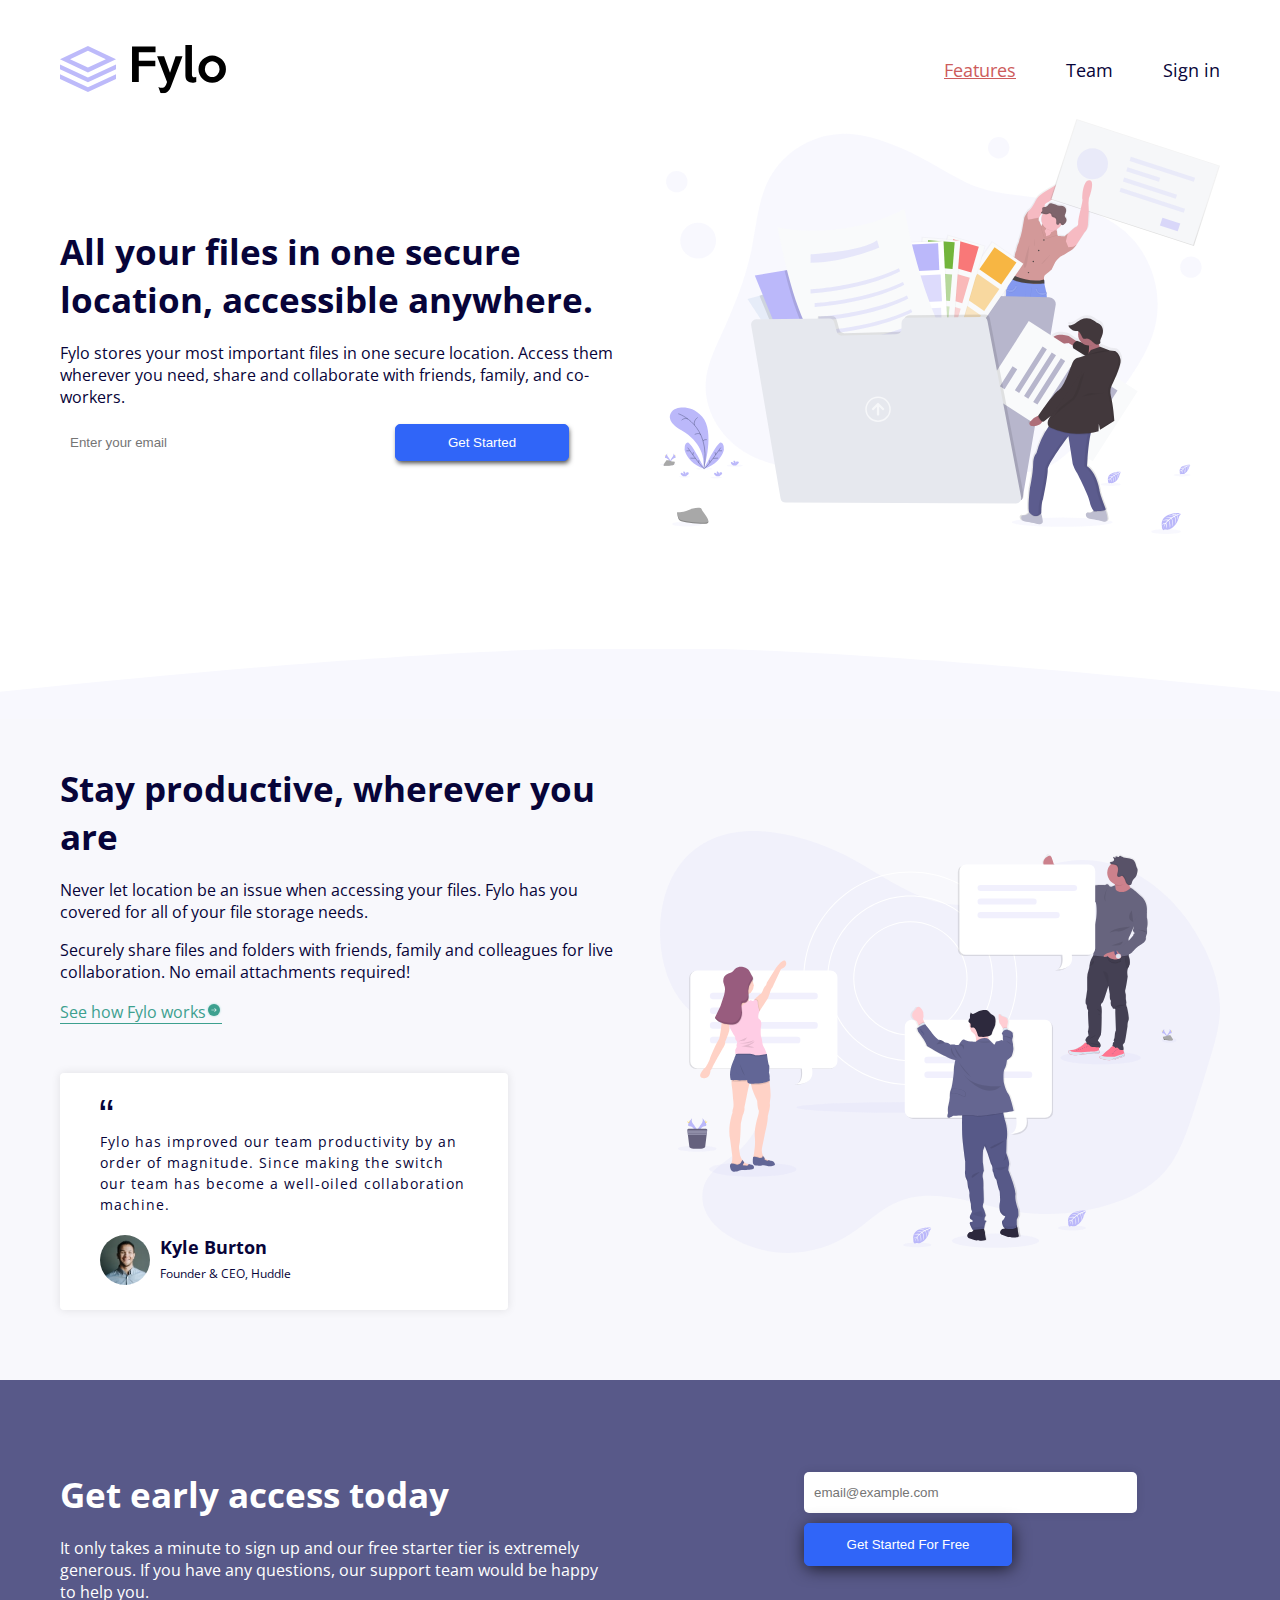
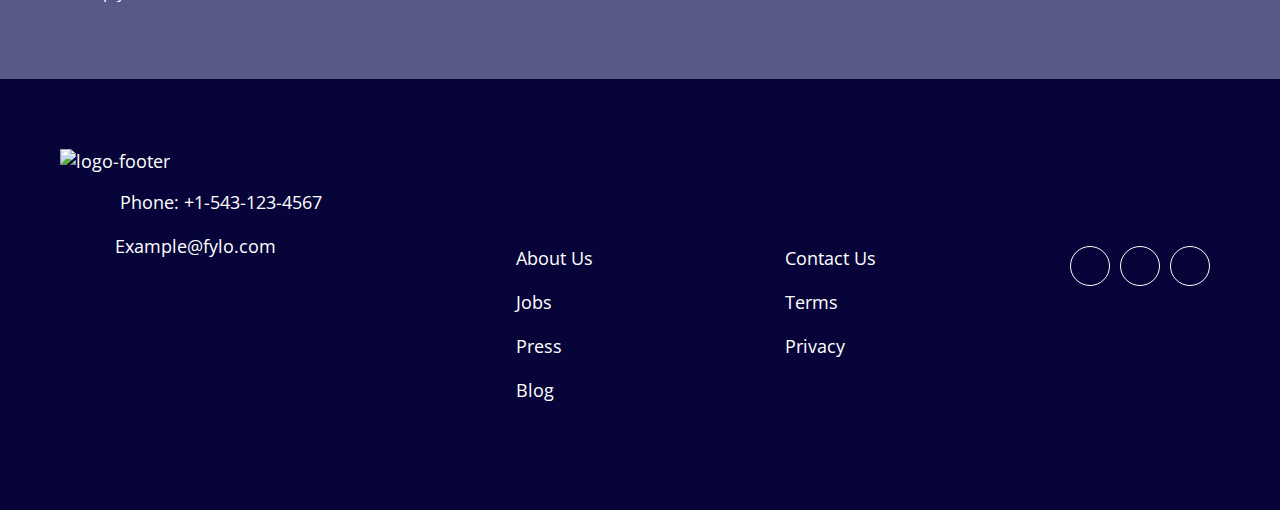
==== commit 1a9b9620: "fbug fixes" ====
--- a/index.html
+++ b/index.html
@@ -1,170 +1,133 @@
 <!DOCTYPE html>
 <html lang="en">
+
 <head>
-
     <meta charset="UTF-8">
     <meta name="viewport" content="width=device-width, initial-scale=1.0">
-    <link rel="stylesheet" type="text/css" href="https://cdnjs.cloudflare.com/ajax/libs/font-awesome/4.7.0/css/font-awesome.min.css">
-    <link href="https://fonts.googleapis.com/css?family=Raleway&display=swap" rel="stylesheet">
-    <link rel="stylesheet" type="text/css" href="style.css">
-    <link rel="stylesheet" type="text/css" href="responsivity.css">
+    <link rel="icon" type="./img/logo.svg" sizes="32x32" href="./images/favicon-32x32.png">
     <title>Features</title>
+    <link rel="stylesheet" href="style.css">
+    <link rel="stylesheet" href="https://cdnjs.cloudflare.com/ajax/libs/font-awesome/5.15.1/css/all.min.css" integrity="sha512-+4zCK9k+qNFUR5X+cKL9EIR+ZOhtIloNl9GIKS57V1MyNsYpYcUrUeQc9vNfzsWfV28IaLL3i96P9sdNyeRssA==" crossorigin="anonymous" />
+</head>
 
-
-</head>
 <body>
     <header>
-        <div class="container header-con">
-            <img src="images/logo.svg" alt="logo" class="logo logo-top">
+        <div class="container">
             <nav>
+                <img class="logo" src="./img/logo.svg" alt="fylo" />
                 <ul>
-                    <li><a href="">Features</a></li>
-                    <li><a href="">Team</a></li>
-                    <li><a href="">Sign In</a></li>
-                </ul>   
-            </nav>  
+                    <li><a style="color: indianred;" href="./index.html"><u>Features</u></a></li>
+                    <li><a href="./contact.html">Team</a></li>
+                    <li><a href="./login.html">Sign in</a>
+                </ul>
+            </nav>
+            <!-- 1ere partie -->
+            <div class="flex">
+                <div>
+                    <h2>All your files in one secure location, accessible anywhere.</h2>
+                    <p>Fylo stores your most important files in one secure location. Access them wherever you need, share and collaborate with friends, family, and co-workers.</p>
+                    <form>
+                        <input type="email" placeholder="Enter your email" required />
+                        <button>Get Started</button>
+                    </form>
+                </div>
+                <div class="ilustration">
+                    <img src="./img/illustration-1.svg" alt="illustration-1" />
+                </div>
+            </div>
         </div>
     </header>
-    <section class="all">
-        <div class="container all-con">
-            <img src="images/illustration-intro.png" alt="Illustration">
-            <div class="all-divs">
-                <h1>All your files in one secure location, accessible anywhere.</h1>
-                <p>Fylo stores all your most important files in one secure location. Access them wherever
-                you need, share and collaborate with friends family, and co-workers.</p>
-                <a href="" class="button button-all">Get Started</a>
-            </div>
-        </div>  
-    </section>  
-    <section class="asrs">
-        <div class="container for">
-            <div>
-                <div class="items">
-                    <img src="images/icon-access-anywhere.svg" alt="Access your files, anywhere">
-                    <h2>Access your files, anywhere</h2>
-                    <p>The ability to use a smartphone, tablet, or computer to access your account means your 
-                    files follow you everywhere.</p>
-                </div>  
-                <div class="items">
-                    <img src="images/icon-security.svg" alt="Security you can trust">
-                    <h2>Security you can trust</h2>
-                    <p>2-factor authentication and user-controlled encryption are just a couple of the security 
-                    features we allow to help secure your files.</p>
+    <!-- end header -->
+    <!-- end section1 -->
+    <!-- star section2 -->
+    <section class="first-section">
+        <div class="container">
+            <div class="flex">
+                <div class="flexx">
+                    <h3>Stay productive, wherever you are</h3>
+                    <p>Never let location be an issue when accessing your files. Fylo has you covered for all of your file storage needs.</p>
+                    <p>Securely share files and folders with friends, family and colleagues for live collaboration. No email attachments required!</p>
+                    <!-- green line -->
+                    <a class="green" href="#">See how Fylo works<img src="./img/icon-arrow.svg" alt="arrow" /> </a>
+                    <!-- green line -->
+                    <div class="testi-box">
+                        <img src="./img/icon-quotes.svg" alt="quote">
+                        <p>Fylo has improved our team productivity by an order of magnitude. Since making the switch our team has become a well-oiled collaboration machine.</p>
+                        <div class="user-info">
+                            <div>
+                                <img src="./img/avatar-testimonial.jpg" alt="user" />
+                            </div>
+                            <div>
+                                <h4>Kyle Burton</h4>
+                                <small>Founder & CEO, Huddle</small>
+                            </div>
+                        </div>
+                    </div>
                 </div>
-            </div>  
-            <div>
-                <div class="items">
-                    <img src="images/icon-collaboration.svg" alt="Real-time collaboration">
-                    <h2>Real-time collaboration</h2>
-                    <p>Securely share files and folders with friends, family and colleagues for live collaboration. 
-                    No email attachments required.</p>
-                </div>  
-                <div class="items">
-                    <img src="images/icon-any-file.svg" alt="Store any type of file">
-                    <h2>Store any type of file</h2>
-                    <p>Whether you're sharing holidays photos or work documents, Fylo has you covered allowing for all 
-                    file types to be securely stored and shared.</p>
-                </div>  
-            </div>
-        </div>              
-    </section>  
-    <section class="Stay">
-        <div class="container saty-productive">
-            <img src="images/illustration-stay-productive.png" alt="">
-            <div class="saty-productive-con">
-                <h1>Stay productive, wherever you are</h1>
-                <p>Never let location be an issue when accessing your files. Fylo has you covered for all of your file 
-                storage needs.</p>
-                <p>Securely share files and folders with friends, family and colleagues for live collaboration. No email 
-                attachments required.</p>
-                
-            </div>
-        </div>      
-    </section>  
-    <section class="reflexion">
-        <div class="container reflexion-con">
-            <div class="comment">
-                <p>Fylo has improved our team productivity by an order of magnitude. Since making the switch our team has 
-                become a well-oiled collaboration machine.</p>
-                <div class="ref-profile">
-                    <img src="images/profile-1.jpg" alt="Satish Patel">
-                    <p><strong>Satish Patel</strong><br>
-                    Founder & CEO, Huddle</p>
-                </div>  
-            </div>  
-            <div class="comment">
-                <p>Fylo has improved our team productivity by an order of magnitude. Since making the switch our team has 
-                become a well-oiled collaboration machine.</p>
-                <div class="ref-profile">
-                    <img src="images/profile-2.jpg" alt="Bruce McKenzie">
-                    <p><strong>Bruce McKenzie</strong><br>
-                    Founder & CEO, Huddle</p>
-                </div>  
-            </div>  
-            <div class="comment">
-                <p>Fylo has improved our team productivity by an order of magnitude. Since making the switch our team has 
-                become a well-oiled collaboration machine.</p>
-                <div class="ref-profile">
-                    <img src="images/profile-2.jpg" alt="Iva Boyd">
-                    <p><strong>Iva Boyd</strong><br>
-                    Founder & CEO, Huddle</p>
-                </div>  
-            </div>                  
-    </section>
-    <section class="access">
-        <div class="container access-con">
-            <h1>Get early access today</h1>
-            <p>It only takes a minute to sign up and our free starter tier is extremely generous. If you have any 
-            questions, our support team would be happy to help you.</p>
-            <div class="search">
-                <input type="text" placeholder="Search..">
-                <a href="" class="button button-access">Get Started For Free</a>
-            </div>
-        </div>  
-    </section>
-    <footer>
-        <div class="container footer-con">
-            <img src="images/logo.svg" alt="Fylo" class="logo logo-bottom">
-            <div class="footer-display">
-              
-                <div class="contact">
-                    <div class="contact-item">
-                        <div class="contact-item-1st-row">
-                            <img src="images/icon-phone.svg" alt="">
-                        </div>  
-                        <p>+2127133086</p>
-                    </div>  
-                    <div class="contact-item">
-                        <div class="contact-item-1st-row">
-                            <img src="images/icon-email.svg" alt="">
-                        </div>  
-                        <p>email@fgmail.com</p>
-                    </div>  
-                </div>
-                  <div class="contact-item">
-                    <div class="contact-item-1st-row">
-                        <img src="images/icon-location.svg" alt="Location"> 
-                    </div>  
-                    <p>en fonction de sa position, comme des prévisions sur votre trajet domicile-travail, des restaurants ainsi que des résultats de recherche à proximité.
-                    </p>
-                </div>  
-                <ul>
-                    <li><a href="">About Us</a></li>
-                    <li><a href="">Jobs</a></li>
-                    <li><a href="">Press</a></li>
-                    <li><a href="">Blog</a></li>
-                </ul>   
-                <ul>
-                    <li><a href="">Contact Us</a></li>
-                    <li><a href="">Terms</a></li>
-                    <li><a href="">Privacy</a></li>
-                </ul>   
-                <div class="social-media">
-                    <a href="#" class="fa fa-facebook"></a>
-                    <a href="#" class="fa fa-twitter"></a>
-                    <a href="#" class="fa fa-instagram"></a>
+                <div class="ilustration">
+                    <img src="./img/illustration-2.svg" alt="illustration-2">
                 </div>
             </div>
-        
-        </div>  
-  </footer>
+        </div>
+    </section>
+    <!-- end section2 -->
+    <!-- star Last section -->
+
+    <section class="last-section">
+        <div class="container">
+            <div class="flex-em">
+                <div class="text">
+                    <h2>Get early access today</h2>
+
+                    <p class="l-sec">It only takes a minute to sign up and our free starter tier is extremely generous. If you have any questions, our support team would be happy to help you.</p>
+                </div>
+                <form>
+                    <input type="email" placeholder="email@example.com" required/>
+                    <button>Get Started For Free</button>
+                </form>
+            </div>
+        </div>
+    </section>
+    <!-- end last section -->
+    <!-- star footer -->
+    <footer>
+        <div class="containerr">
+            <div class="contactt">
+                <img src="./img/unknown.png" alt="logo-footer" />
+                <ul>
+                    <li><i class="fas fa-phone-volume"></i>&nbsp; &nbsp;&nbsp;Phone: +1-543-123-4567</li>
+                    <li><i class="fas fa-envelope"></i>&nbsp; &nbsp;Example@fylo.com</li>
+                </ul>
+            </div>
+            <div class="flex-footer">
+                <ul>
+                    <li>About Us</li>
+                    <li>Jobs</li>
+                    <li>Press</li>
+                    <li>Blog</li>
+                </ul>
+                <ul>
+                    <li>Contact Us</li>
+                    <li>Terms</li>
+                    <li>Privacy</li>
+                </ul>
+            </div>
+            <div class="social">
+                <ul class="social-media">
+                    <li>
+                        <a class="circle" href="#"><i  style="width: 15px;" class="fab ic fa-facebook-f"></i></a>
+                    </li>
+                    <li>
+                        <a class="circle" href="#"><i class="fab ic fa-twitter"></i></a>
+                    </li>
+                    <li>
+                        <a class="circle" href="#"><i class="fab ic fa-instagram"></i></a>
+                    </li>
+                </ul>
+            </div>
+        </div>
+    </footer>
+    <!-- end footer -->
+</body>
+
+</html>--- a/style.css
+++ b/style.css
@@ -1,311 +1,659 @@
-body{
-    padding: 0;
+@import url('https://fonts.googleapis.com/css2?family=Open+Sans&family=Raleway:wght@400;700&display=swap');
+* {
+    box-sizing: border-box;
+}
+
+body {
+    font-family: 'Open sans', sans-serif;
     margin: 0;
-    font-family: 'Raleway', sans-serif;
-    background-color: hsl(218, 28%, 13%);
-    color: #fff;
-    font-size: 14px;
-    line-height: 1.5;
-}
-
-ul, li{
-    margin: 0;
+    color: hsl(243, 87%, 12%);
+    font-size: 1.1em;
+    animation: fade 1s ease-in-out;
+}
+
+.green {
+    color: #3da08f;
+    text-decoration: none;
+    border-bottom: 1px solid #3da08f;
+    font-size: 1rem;
+}
+
+.ilustration img {
+    width: 100%;
+}
+
+.container {
+    padding: 20px;
+    margin: 0 auto;
+    width: 100%;
+    max-width: 1200px;
+}
+
+.containerr {
+    padding: 20px;
+    margin: 0 auto;
+    width: 100%;
+    max-width: 1200px;
+    display: flex;
+    justify-content: space-between;
+}
+
+.flex {
+    display: flex;
+    flex-wrap: wrap;
+    align-items: center;
+}
+
+.flex-footer {
+    display: flex;
+    min-width: 400px;
+    justify-content: space-between;
+    margin-top: 5rem;
+}
+
+.social {
+    margin-top: 5rem;
+}
+
+.flex>div,
+.flex ul {
+    flex: 1;
+}
+
+.flex>div:first-child {
+    margin-right: 20px;
+}
+
+.flex>div:last-child {
+    margin-left: 20px;
+}
+
+nav {
+    display: flex;
+    justify-content: space-between;
+    align-items: center;
+    margin: 20px 0;
+}
+
+nav ul {
+    display: flex;
     padding: 0;
     list-style: none;
 }
 
-h1,h2, header, .all{
-    
-    margin-bottom: 0;
-}
-
-h1{
-    font-size: 2em;
-}
-
-h2{
-    font-size: 1.2em;
-}
-
-img{
-    max-width: 100%;
-}
-
-.container{
-    width: 90%;
+nav li a {
+    margin-left: 50px;
+    text-decoration: none;
+    color: hsl(243, 87%, 12%);
+}
+
+form {
+    display: flex;
+}
+
+input {
+    border: 1px solid hsl(243, 87%, 12%);
+    border-radius: 5px;
+    flex: 0.6;
+    padding: 10px;
+    margin-right: 10px;
+}
+
+button {
+    cursor: pointer;
+    background-color: hsl(224, 93%, 58%);
+    border: 1px solid hsl(224, 93%, 58%);
+    border-radius: 5px;
+    color: #fff;
+    flex: 0.3;
+    padding: 10px;
+    box-shadow: 1px 3px 5px -1px rgb(0 0 0 / 75%);
+}
+
+.first-section {
+    background-color: hsl(240, 40%, 98%);
+    margin-top: 150px;
+    position: relative;
+}
+
+.flex-em {
+    display: flex;
+    justify-content: space-between;
+}
+
+.first-section::before {
+    content: "";
+    background-image: url(./img/bg-curve-desktop.svg);
+    background-position: bottom;
+    top: -60px;
+    height: 70px;
+    width: 100%;
+    position: absolute;
+    background-size: 102% 102%;
+    background-repeat: no-repeat;
+}
+
+p {
+    font-size: 16px;
+}
+
+h2,
+h3 {
+    font-size: 2.2rem;
+    margin-bottom: 1.2rem;
+}
+
+.testi-box {
+    background-color: #fff;
+    box-shadow: 0 0 10px rgba(0, 0, 0, 0.1);
+    border-radius: 4px;
+    padding: 20px;
+    margin: 50px 0;
+    width: 80%;
+}
+
+.testi-box img {
+    margin-left: 20px;
+}
+
+.testi-box p {
+    font-size: 14px;
+    letter-spacing: 1px;
+    line-height: 1.5;
+    padding: 0 20px;
+}
+
+.user-info {
+    display: flex;
+    margin-top: 20px;
+}
+
+.user-info img {
+    border-radius: 50%;
+    height: 50px;
+    width: 50px;
+    margin-left: 20px;
+    margin-right: 10px;
+}
+
+.user-info h4 {
     margin: 0 auto;
-    max-width: 1280px;
-}
-
-/* text, buttons*/
-a.button{
-    display: inline-block;
-    background-color:   hsl(198, 60%, 50%);
-    padding: 1em;
-    font-size: 1em;
-    border-radius: 1.5em;
+    font-weight: 700;
+    text-align: left;
+}
+
+.user-info small {
+    margin: 0 auto;
+    font-size: 12px;
+}
+
+.last-section {
+    background-color: hsl(238, 22%, 44%);
+    color: #fff;
+    padding: 40px 20px;
+}
+
+.l-sec {
+    max-width: 543px;
+}
+
+.last-section form {
+    margin-bottom: 25px;
+    width: 26rem;
+    flex-direction: column;
+}
+
+.last-section form input {
+    flex: 0.3;
+    box-shadow: 0 0 10px rgb(0 0 0 / 10%);
+    border: none;
+    width: 80%;
+    margin-top: 2rem;
+    border-radius: 5px;
+}
+
+.last-section form button {
+    cursor: pointer;
+    margin: 10px 0 0;
+    width: 50%;
+    border-radius: 5px;
+    box-shadow: 1px 3px 17px -1px rgb(0 0 0 / 75%);
+}
+
+footer {
+    background-color: hsl(243, 87%, 12%);
+    color: #fff;
+    padding: 50px 0;
+}
+
+.footer {
+    align-items: flex-start;
+}
+
+footer ul {
+    list-style-type: none;
+}
+
+footer li {
+    margin-bottom: 20px;
+}
+
+footer .logo-bottom {
+    color: #fff;
+}
+
+footer .social-media {
+    display: flex;
+    /* align-items: center; */
+    justify-content: center;
+}
+
+footer .circle {
+    border: 1px solid #fff;
+    border-radius: 50%;
+    color: #fff;
+    display: inline-flex;
+    align-items: center;
+    justify-content: center;
     text-decoration: none;
+    margin-right: 10px;
+    height: 40px;
+    width: 40px;
+}
+
+footer .circle:hover {
+    background-color: dodgerblue;
+}
+
+.last-section form button:hover {
+    background-color: dodgerblue;
+}
+
+.flex form button:hover {
+    background-color: dodgerblue;
+}
+
+li:hover {
+    color: hsl(238, 22%, 44%);
+    cursor: pointer;
+}
+
+.green:hover {
+    color: hsl(170deg 50% 65%);
+}
+
+@media screen and (max-width: 904px) {
+    header ul li a {
+        margin-left: 20px;
+        font-size: 16px;
+    }
+    .first-section::before {
+        content: "";
+        background-image: url(./img/bg-curve-mobile.svg);
+        background-size: cover;
+        height: 80px;
+        background-size: 102% 102%;
+        right: 0px;
+    }
+    nav.flex {
+        flex-direction: row;
+    }
+    .logo {
+        width: 28%;
+    }
+    .flexx {
+        text-align: center;
+    }
+    .flex-footer,
+    .flex-em {
+        flex-direction: column;
+        min-width: 100%;
+    }
+    .flex>div {
+        width: 100%;
+    }
+    .ilustration {
+        margin-top: 20px;
+    }
+    .containerr {
+        display: block;
+        margin-top: -1rem;
+    }
+    .flex {
+        flex-direction: column-reverse;
+    }
+    .first-section p {
+        text-align: left;
+    }
+    .testi-box {
+        width: 100%;
+    }
+    .flex-em form {
+        flex-direction: column;
+        margin: 20px;
+    }
+    .flex form input {
+        margin-bottom: 10px;
+    }
+    .flex form input {
+        width: 100%;
+    }
+    .flex form button {
+        width: 100%;
+    }
+    .testi-box {
+        text-align: left;
+    }
+    .testi-box img {
+        margin-left: 20px;
+    }
+    .l-sec {
+        max-width: 100%;
+    }
+    .last-section form {
+        width: 100%;
+        gap: 11px;
+        padding: 12px 25px;
+        margin: 0 auto;
+    }
+    form {
+        display: block;
+        max-width: 406PX;
+        margin: 0 auto;
+    }
+    .last-section form input {
+        width: 100%;
+    }
+    .last-section form button {
+        margin: 0;
+        width: 100%;
+        margin-top: 10px;
+    }
+    footer img {
+        padding-left: 1rem;
+    }
+    footer ul {
+        text-align: left;
+        width: 100%;
+    }
+    h2 {
+        font-size: 26px;
+        text-align: center;
+    }
+    h3 {
+        text-align: center;
+        margin-top: 3rem;
+        font-size: 1rem;
+    }
+    p {
+        text-align: center;
+    }
+    .flex-footer,
+    .social {
+        margin-top: 3rem;
+    }
+}
+
+
+/* Team page css */
+
+.img {
+    width: 115px;
+    height: 115px;
+    border-radius: 50%;
+}
+
+.for {
+    display: flex;
+    background-image: url(./img/bg-curve-desktop.svg);
+    background-position: top;
+    background-size: 102% 102%;
+    background-repeat: no-repeat;
     text-align: center;
-    color: #fff;
-}
-
-.button-all{
-    width: 250px;
-}
-
-.button-access{
-    width: 100%;
-}
-
-
-
-
-header{
-    padding: 2em 0;
-}
-
-.header-con{
-    display: flex;
-    flex-direction: row;
+}
+
+.duo {
+    display: flex;
+}
+
+.duo2 {
+    display: flex;
+}
+
+.meet {
+    text-align: center;
+    margin-bottom: 100px;
+}
+
+.fab:hover {
+    color: indianred;
+    cursor: pointer;
+}
+
+.social .social-media .fab {
+    font-size: 22px;
+    width: 19px;
+    margin-top: 0px;
+    color: white;
+}
+
+.container ul li a:hover {
+    color: indianred;
+    cursor: pointer;
+}
+
+.org {
+    margin-top: -25px;
+    color: #4A4A4A;
+}
+
+.color {
+    color: #4A4A4A;
+    font-size: bold;
+}
+
+.fab {
+    color: black;
+    font-size: 1.7rem;
+    width: 2.2rem;
+    margin-top: 5px;
+}
+
+.two {
+    margin-top: 125px;
+    padding-bottom: 4.6rem;
+}
+
+.flex-contact {
+    display: flex;
+    flex-wrap: wrap;
     align-items: center;
-    justify-content: space-between;
-}
-
-.logo{
-    max-width: 200px;
-}
-
-.logo-top{
-    width: 20%;
-  
-}
-
-nav{
-    width: 60%;
-    max-width: 300px;
-}
-
-.header-con ul{
-    display: flex;
-    align-items: center;
-    justify-content: space-between;
-}
-
-.header-con li{
+}
+
+.org p {
+    padding-left: 1rem;
+    padding-right: 1rem;
+}
+
+
+/* Team page css responsivity Tab  */
+
+@media screen and (max-width: 992px) {
+    .img {
+        width: 115px;
+        height: 115px;
+        border-radius: 50%;
+    }
+    .for {
+        display: block;
+        background-image: url(./img/bg-curve-desktop.svg);
+        background-position: top;
+        background-size: 102% 102%;
+        background-repeat: no-repeat;
+        text-align: center;
+    }
+    .meet {
+        text-align: center;
+        margin-bottom: 100px;
+        padding-left: 50px;
+        padding-right: 50px;
+    }
+    .org {
+        margin-top: -25px;
+        color: #4A4A4A;
+        text-align: center;
+    }
+    .color {
+        color: #4A4A4A;
+        font-size: bold;
+    }
+    .fab {
+        color: black;
+    }
+    .duo {
+        display: flex;
+    }
+    .duo2 {
+        display: flex;
+        margin-top: 50px;
+    }
+    .org p {
+        text-align: center;
+        padding-left: 3rem;
+        padding-right: 3rem;
+    }
+}
+
+
+/* Teeam page css responsivity mobile  */
+
+@media screen and (max-width: 612px) {
+    .img {
+        width: 115px;
+        height: 115px;
+        border-radius: 50%;
+    }
+    .for {
+        display: block;
+        background-image: url(./img/bg-curve-desktop.svg);
+        background-position: top;
+        background-size: 102% 102%;
+        background-repeat: no-repeat;
+        text-align: center;
+    }
+    .meet {
+        text-align: center;
+        margin-bottom: 100px;
+        padding-right: 50px;
+        padding-left: 50px;
+    }
+    .org {
+        margin-top: -25px;
+        color: #4A4A4A;
+        text-align: center;
+    }
+    .color {
+        color: #4A4A4A;
+        font-size: bold;
+    }
+    .duo {
+        display: block;
+    }
+    .duo2 {
+        display: block;
+        margin-top: 50px;
+    }
+    .org p {
+        text-align: center;
+        padding-left: 3rem;
+        padding-right: 3rem;
+    }
+    .soufian {
+        margin-top: 50px;
+    }
+    .yassine {
+        margin-top: 50px;
+    }
+}
+
+
+/* login page css */
+
+body {
+    background-image: url(./img/page3.png);
+}
+
+.singup {
+    border-radius: 15px;
+    position: absolute;
+    margin: auto;
+    top: 99px;
+    right: 0px;
+    bottom: 0px;
+    left: 0;
+    width: 400px;
+    height: 450px;
+}
+
+.opo {
+    border-radius: 15px;
+    position: absolute;
+    margin: auto;
+    top: 99px;
+    right: 0px;
+    bottom: 0px;
+    left: 0;
+    width: 400px;
+    height: 450px;
+    background-color: #fff;
+    opacity: 0.3;
+}
+
+.contact {
+    display: flex;
+    flex-direction: column;
+    margin-left: 15%;
+    GAP: 22px;
+    WIDTH: 270PX;
+}
+
+.singup h2 {
+    margin-left: 60px;
+    padding-top: 1.5rem;
+}
+
+input {
+    opacity: 1;
+    border: none;
+}
+
+.p {
+    padding: 11px;
+    MARGIN-RIGHT: 76px;
+    FLOAT: RIGHT;
+    text-decoration: underline;
+    font-size: 7px;
+}
+
+.fle {
+    display: flex;
+    flex-direction: column;
+    WIDTH: 100%;
+    padding: 0rem 7rem 1rem 6rem;
+}
+
+.p p {
+    font-size: 14px;
+}
+
+.rs {
+    padding-right: 15px;
+    WIDTH: 35px;
     text-align: center;
-}
-
-.header-con ul a{
-    color: hsl(0, 0%, 100%);
-    text-decoration: none;
-    transition: color 150ms ease-in;
-}
-
-.header-con ul a:hover{
-    color: hsl(176, 68%, 64%);
-}
-
-
-.all-con{
-    display: flex;
-    flex-direction: column;
-    align-items: center;
-    max-width: 600px;
-
-}
-
-.all-divs{
+    cursor: pointer;
+}
+
+.resauxsociaux {
     text-align: center;
-    margin-top: 1em;
-    max-width: 800px;
-}
-
-.all-divs p{
-    margin: 2em 0;
-}
-
-
-.for{
-    display: flex;
-    flex-direction: column;
-    align-items: center;
-    max-width: 900px;
-    margin-top: 40px;
-}
-
-.items{
-    text-align: center;
-    margin-bottom: 5em;
-}
-
-.saty-productive{
-    margin-top: 2em;
-    display: flex;
-    flex-direction: column;
-    align-items: center;
-    margin-bottom: 7em;
-}
-
-.saty-productive h1{
-    font-size: 1.4em;
-}
-
-.saty-productive-con{
-    text-align: center;
-    max-width: 500px;
-}
-
-.reflexion-con{
-    display: flex;
-    flex-direction: column;
-    padding-top: 0.5em;
-    margin-bottom: 5em;
-}
-
-.comment{
-    background: hsl(219, 30%, 18%);
-    margin: 1em 0;
-    padding: 1.5em;
-    border-radius: 10px;
-}
-
-.comment img{
-    border-radius: 50%;
-    max-width: 100%;
-    height: 3em;
-    margin-right: 1em;
-}
-
-.ref-profile{
-    display: flex;
-    flex-direction: row;
-    align-items: center;
-    font-size: 0.8em;
-}
-
-.ref-profile strong{
-    letter-spacing: 1.5px;
-    margin: 1em 0;
-}
-
-.access{
-    position: relative;
-    padding: 3em 0;
-}
-
-
-
-.access-con{
-    max-width: 900px;
-    background: hsl(219, 30%, 18%);
-    border-radius: 15px;
-    text-align: center;
-    padding: 1.5em;
-    padding-bottom: 2em;
-}
-
-.search{
-    display: flex;
-    flex-direction: column;
-    align-items: center;
-}
-
-.search input{
-    width: 100%;
-    padding: 1em;
-    font-size: 1em;
-    border-radius: 1.5em;
-    border: 0;  
-    margin: 1.5em;
-}
-
-footer{
-    background: hsl(216, 53%, 9%);
-}
-
-.footer-con{
-    display: flex;
-    flex-direction: column;
-}
-
-.logo-bottom{
-    width: 50%;
-    padding-top: 30px;
-}
-
-.footer-display{
-    display: flex;
-    flex-direction: column;
-    margin-top: 2em;
-}
-
-.footer-display p{
-    display: flex;
-    margin: 0;
-    width: 75%;
-}
-
-.contact-item{
-    display: flex;
-    flex-direction: row;
-    justify-content: flex-start;
-    align-items: flex-start;
-    margin: 0.5em 0;
-}
-
-.contact-item-1st-row{
-    flex: 0 0 40px;
-}
-
-.contact{
-    margin-bottom: 3em;
-}
-
-.contact p{
-    margin: 0;
-    padding: 0;
-}
-
-footer ul{
-    margin: 1em 0;
-}
-
-footer li{
-    padding: 0.5em 0;
-}
-
-footer li a{
-    color: inherit;
-    text-decoration: none;
-    transition: color 150ms ease-in;
-}
-
-footer li a{
-    color: inherit;
-    text-decoration: none;
-    transition: color 150ms ease-in;
-}
-
-
-footer li a:hover{
-    color: hsl(176, 68%, 64%);
-}
-
-.social-media{
-    align-self: center;
-}
-
-a.fa {
-    text-decoration: none;
-    color: inherit;
-    border: 1px solid #fff;
-    width: 29px;
-    height: 21px;
-    border-radius: 50%;
-    padding-top: 7px;
-    text-align: center;
-    margin: 0 0.5em;
-    text-shadow: 0px 0px 3px rgb(0 0 0 / 30%);
-    background: none;
-}
-
+    margin-left: 33px;
+}